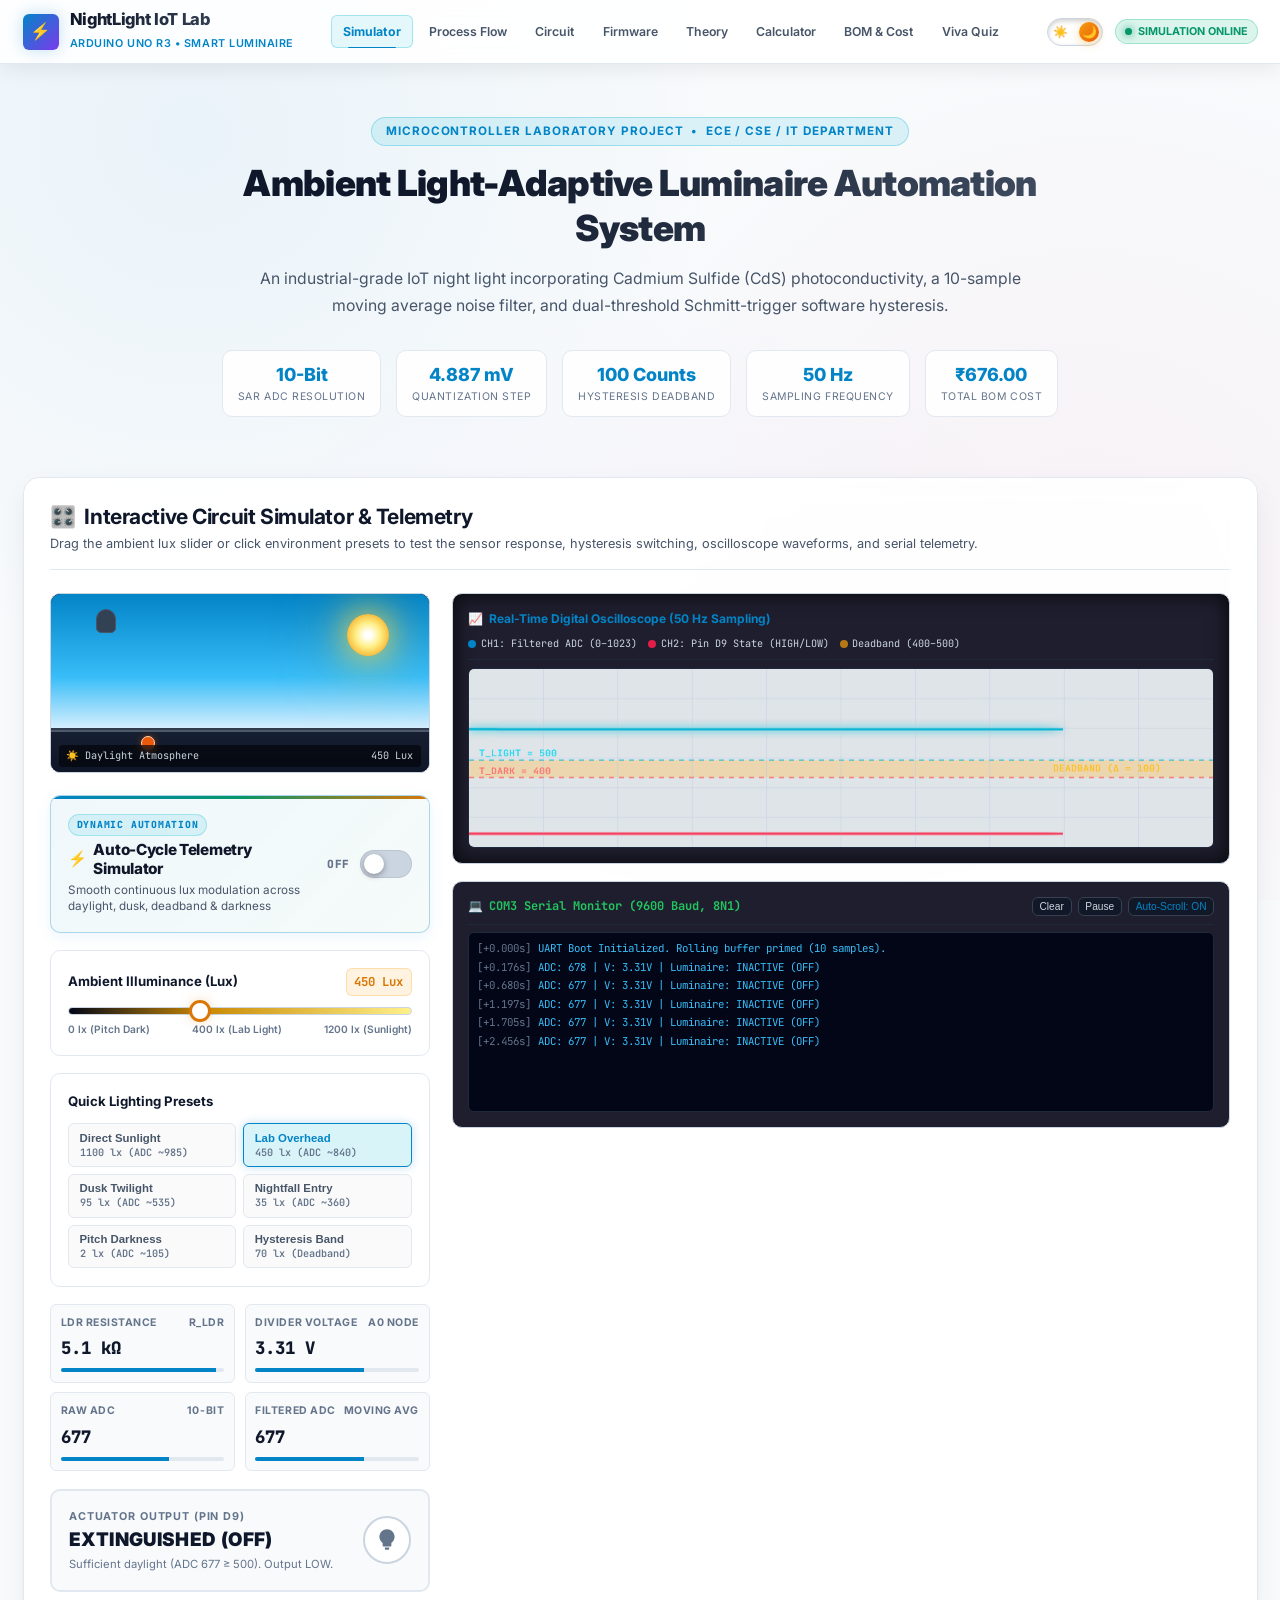
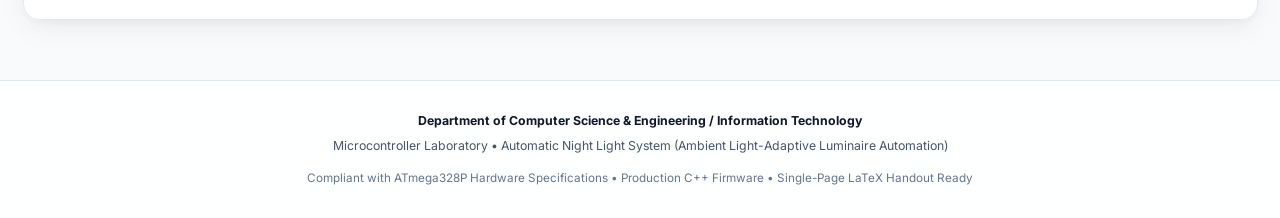
==== Project_Automatic_Night_Light/web_simulation/index.html @ 290a7f25 "feat: complete IoT lab manual & interactive automatic night light simulation portal" ====
<!DOCTYPE html>
<html lang="en">
<head>
  <meta charset="UTF-8">
  <meta name="viewport" content="width=device-width, initial-scale=1.0">
  <title>Automatic Night Light System — Interactive IoT Simulation & Engineering Portal</title>
  <meta name="description" content="Interactive web simulation, circuit visualizer, real-time oscilloscope, C++ firmware studio, and engineering guide for the Automatic Night Light System using Arduino UNO and LDR.">
  <link rel="stylesheet" href="style.css">
  <link rel="preconnect" href="https://fonts.googleapis.com">
  <link rel="preconnect" href="https://fonts.gstatic.com" crossorigin>
  <link href="https://fonts.googleapis.com/css2?family=Inter:wght@400;500;600;700;800;900&family=JetBrains+Mono:wght@400;500;700&display=swap" rel="stylesheet">
</head>
<body>

  <!-- Sticky Navigation Header -->
  <header class="site-header">
    <div class="brand-wrapper">
      <div class="brand-icon">⚡</div>
      <div class="brand-text">
        <h1>NightLight IoT Lab</h1>
        <span>Arduino UNO R3 • Smart Luminaire</span>
      </div>
    </div>

    <!-- Mobile Hamburger Toggle -->
    <button class="mobile-menu-btn" id="mobile-menu-btn" aria-label="Toggle Menu">☰</button>

    <nav class="main-nav" id="main-nav">
      <a href="#" data-page="simulator" class="active">Simulator</a>
      <a href="#" data-page="process-flow">Process Flow</a>
      <a href="#" data-page="circuit-diagram">Circuit</a>
      <a href="#" data-page="code-studio">Firmware</a>
      <a href="#" data-page="theory">Theory</a>
      <a href="#" data-page="calculator">Calculator</a>
      <a href="#" data-page="bom-section">BOM & Cost</a>
      <a href="#" data-page="viva-section">Viva Quiz</a>
    </nav>

    <div class="header-actions">
      <button id="theme-toggle-btn" class="theme-toggle-btn" aria-label="Toggle Theme" title="Toggle Light / Dark Mode">
        <span class="theme-icon sun-icon">☀️</span>
        <span class="theme-icon moon-icon">🌙</span>
        <span class="theme-slider"></span>
      </button>
      <div class="badge-status">
        <div class="badge-pulse"></div>
        <span>SIMULATION ONLINE</span>
      </div>
    </div>
  </header>

  <!-- Main Portal Container -->
  <main class="portal-container">

    <!-- Hero Banner (Always Visible) -->
    <section class="hero-banner">
      <div class="hero-tag">
        <span>Microcontroller Laboratory Project</span>
        <span>•</span>
        <span>ECE / CSE / IT Department</span>
      </div>
      <h2 class="hero-title">Ambient Light-Adaptive Luminaire Automation System</h2>
      <p class="hero-subtitle">
        An industrial-grade IoT night light incorporating Cadmium Sulfide (CdS) photoconductivity, a 10-sample moving average noise filter, and dual-threshold Schmitt-trigger software hysteresis.
      </p>

      <div class="hero-metrics-bar">
        <div class="hero-metric-item">
          <span class="hero-metric-val">10-Bit</span>
          <span class="hero-metric-lbl">SAR ADC Resolution</span>
        </div>
        <div class="hero-metric-item">
          <span class="hero-metric-val">4.887 mV</span>
          <span class="hero-metric-lbl">Quantization Step</span>
        </div>
        <div class="hero-metric-item">
          <span class="hero-metric-val">100 Counts</span>
          <span class="hero-metric-lbl">Hysteresis Deadband</span>
        </div>
        <div class="hero-metric-item">
          <span class="hero-metric-val">50 Hz</span>
          <span class="hero-metric-lbl">Sampling Frequency</span>
        </div>
        <div class="hero-metric-item">
          <span class="hero-metric-val">₹676.00</span>
          <span class="hero-metric-lbl">Total BOM Cost</span>
        </div>
      </div>
    </section>

    <!-- PAGE 1: LIVE INTERACTIVE SIMULATION WORKBENCH -->
    <section id="simulator" class="glass-section page-section active-page">
      <div class="section-header">
        <div class="section-title-group">
          <h2><span>🎛️</span> Interactive Circuit Simulator & Telemetry</h2>
          <p>Drag the ambient lux slider or click environment presets to test the sensor response, hysteresis switching, oscilloscope waveforms, and serial telemetry.</p>
        </div>
        <div id="deadband-alert" class="deadband-banner" style="display: none;">
          <span>⚠️</span> <strong>Hysteresis Deadband Active (400–500):</strong> Prevents flickering by retaining previous state.
        </div>
      </div>

      <div class="simulation-workbench">
        <!-- Left: Controls & Telemetry Gauges -->
        <div class="sim-controls-panel">
          <!-- Virtual Ambient Room & Sky Illumination Window -->
          <div id="virtual-room-window" class="virtual-room-window">
            <div class="sky-backdrop day" id="sky-backdrop">
              <div class="celestial-body sun" id="celestial-sun"></div>
              <div class="celestial-body moon" id="celestial-moon"></div>
              <div class="stars-layer" id="stars-layer"></div>
            </div>
            <div class="room-interior">
              <div class="room-wall"></div>
              <div class="lamp-fixture" id="room-lamp-fixture">
                <div class="lamp-bulb" id="room-lamp-bulb"></div>
                <div class="lamp-light-beam" id="room-light-beam"></div>
              </div>
              <div class="sensor-mount">
                <div class="micro-ldr" id="micro-ldr" title="CdS Photocell on Desk"></div>
              </div>
              <div class="room-caption" id="room-caption">
                <span id="room-atmosphere-text">☀️ Daylight Environment</span>
                <span id="room-lux-text">450 Lux</span>
              </div>
            </div>
          </div>

          <!-- Variable Auto-Animation Dynamic Telemetry Switch Card -->
          <div class="control-card auto-demo-card">
            <div class="auto-demo-header">
              <div class="auto-demo-title-group">
                <div class="auto-demo-pill-tag">DYNAMIC AUTOMATION</div>
                <h3 class="auto-demo-title">
                  <span>⚡</span> Auto-Cycle Telemetry Simulator
                </h3>
                <p class="auto-demo-desc">Smooth continuous lux modulation across daylight, dusk, deadband &amp; darkness</p>
              </div>
              <div class="toggle-switch-wrapper">
                <span class="toggle-status-label" id="auto-demo-label">OFF</span>
                <label class="switch-toggle" title="Toggle Auto-Animation Simulation">
                  <input type="checkbox" id="auto-demo-toggle">
                  <span class="switch-slider"></span>
                </label>
              </div>
            </div>

            <div id="auto-demo-expanded-controls" class="auto-demo-expanded" style="display: none;">
              <div class="auto-demo-controls-row">
                <span class="speed-label">Modulation Speed:</span>
                <div class="speed-buttons-pill">
                  <button type="button" class="btn-speed" data-speed="0.5">0.5× Slow</button>
                  <button type="button" class="btn-speed active" data-speed="1.0">1.0× Normal</button>
                  <button type="button" class="btn-speed" data-speed="2.0">2.0× Rapid</button>
                </div>
              </div>
              
              <div class="auto-demo-status-banner">
                <div class="status-pulse-dot"></div>
                <span id="auto-demo-phase-text">Phase: Midday Illumination (~950 Lux)</span>
              </div>
            </div>
          </div>

          <!-- Lux Slider Card -->
          <div class="control-card">
            <div class="control-label-row">
              <span class="control-title">Ambient Illuminance (Lux)</span>
              <span id="lux-badge" class="control-badge-val">450 Lux</span>
            </div>
            <div class="lux-slider-wrapper">
              <input type="range" id="lux-slider" class="lux-slider" min="1" max="1200" value="450" step="1">
              <div class="slider-ticks">
                <span>0 lx (Pitch Dark)</span>
                <span>400 lx (Lab Light)</span>
                <span>1200 lx (Sunlight)</span>
              </div>
            </div>
          </div>

          <!-- Environment Presets -->
          <div class="control-card">
            <span class="control-title">Quick Lighting Presets</span>
            <div class="preset-buttons-grid">
              <button class="btn-preset" data-lux="1100">
                <strong>Direct Sunlight</strong>
                <span class="p-val">1100 lx (ADC ~985)</span>
              </button>
              <button class="btn-preset active" data-lux="450">
                <strong>Lab Overhead</strong>
                <span class="p-val">450 lx (ADC ~840)</span>
              </button>
              <button class="btn-preset" data-lux="95">
                <strong>Dusk Twilight</strong>
                <span class="p-val">95 lx (ADC ~535)</span>
              </button>
              <button class="btn-preset" data-lux="35">
                <strong>Nightfall Entry</strong>
                <span class="p-val">35 lx (ADC ~360)</span>
              </button>
              <button class="btn-preset" data-lux="2">
                <strong>Pitch Darkness</strong>
                <span class="p-val">2 lx (ADC ~105)</span>
              </button>
              <button class="btn-preset" data-lux="460">
                <strong>Hysteresis Band</strong>
                <span class="p-val">70 lx (Deadband)</span>
              </button>
            </div>
          </div>

          <!-- Live Gauges Grid -->
          <div class="metrics-gauges-grid">
            <div class="gauge-box">
              <div class="gauge-header">
                <span>LDR Resistance</span>
                <span>R_LDR</span>
              </div>
              <div id="val-rldr" class="gauge-value">5.1 kΩ</div>
              <div class="gauge-bar-track"><div id="bar-rldr" class="gauge-bar-fill" style="width: 25%;"></div></div>
            </div>

            <div class="gauge-box">
              <div class="gauge-header">
                <span>Divider Voltage</span>
                <span>A0 Node</span>
              </div>
              <div id="val-nodev" class="gauge-value">3.31 V</div>
              <div class="gauge-bar-track"><div id="bar-nodev" class="gauge-bar-fill" style="width: 66%;"></div></div>
            </div>

            <div class="gauge-box">
              <div class="gauge-header">
                <span>Raw ADC</span>
                <span>10-Bit</span>
              </div>
              <div id="val-rawadc" class="gauge-value">678</div>
              <div class="gauge-bar-track"><div id="bar-rawadc" class="gauge-bar-fill" style="width: 66%;"></div></div>
            </div>

            <div class="gauge-box">
              <div class="gauge-header">
                <span>Filtered ADC</span>
                <span>Moving Avg</span>
              </div>
              <div id="val-filteredadc" class="gauge-value">678</div>
              <div class="gauge-bar-track"><div id="bar-filteredadc" class="gauge-bar-fill" style="width: 66%;"></div></div>
            </div>
          </div>

          <!-- Luminaire Actuator Status Card -->
          <div id="luminaire-card" class="luminaire-state-card">
            <div class="luminaire-info">
              <span class="luminaire-label">Actuator Output (Pin D9)</span>
              <span id="luminaire-status-text" class="luminaire-status-text">EXTINGUISHED (OFF)</span>
              <span id="luminaire-subtext" style="font-size: 0.75rem; color: var(--text-muted);">Ambient illumination is sufficient.</span>
            </div>
            <div class="virtual-lamp-indicator">
              <svg viewBox="0 0 24 24">
                <path d="M12 2C8.13 2 5 5.13 5 9c0 2.38 1.19 4.47 3 5.74V17c0 .55.45 1 1 1h6c.55 0 1-.45 1-1v-2.26c1.81-1.27 3-3.36 3-5.74 0-3.87-3.13-7-7-7zm-2 18c0 .55.45 1 1 1h2c.55 0 1-.45 1-1v-1h-4v1z"/>
              </svg>
            </div>
          </div>
        </div>

        <!-- Right: Real-Time Oscilloscope & UART Serial Terminal -->
        <div class="circuit-visualizer-container">
          <!-- Dual-Channel Real-Time Oscilloscope -->
          <div class="oscilloscope-card">
            <div class="scope-header">
              <div class="scope-title">
                <span>📈</span> Real-Time Digital Oscilloscope (50 Hz Sampling)
              </div>
              <div class="scope-legend">
                <div class="scope-legend-item">
                  <div class="legend-dot" style="background: var(--accent-cyan);"></div>
                  <span>CH1: Filtered ADC (0–1023)</span>
                </div>
                <div class="scope-legend-item">
                  <div class="legend-dot" style="background: var(--accent-rose);"></div>
                  <span>CH2: Pin D9 State (HIGH/LOW)</span>
                </div>
                <div class="scope-legend-item">
                  <div class="legend-dot" style="background: rgba(245, 158, 11, 0.7);"></div>
                  <span>Deadband (400–500)</span>
                </div>
              </div>
            </div>
            <canvas id="oscilloscope-canvas" width="680" height="200"></canvas>
          </div>

          <!-- Virtual UART Serial Monitor -->
          <div class="serial-terminal-card">
            <div class="terminal-header">
              <div class="terminal-title">
                <span>💻</span> COM3 Serial Monitor (9600 Baud, 8N1)
              </div>
              <div class="terminal-actions">
                <button id="btn-clear-term" class="btn-terminal">Clear</button>
                <button id="btn-pause-term" class="btn-terminal">Pause</button>
                <button id="btn-autoscroll-term" class="btn-terminal" style="color: var(--accent-cyan);">Auto-Scroll: ON</button>
              </div>
            </div>
            <div id="terminal-viewport" class="terminal-viewport">
              <div class="log-entry">
                <span class="log-time">[+0.000s]</span>
                <span class="log-msg-off">UART Boot Initialized. Rolling buffer primed (10 samples).</span>
              </div>
            </div>
          </div>
        </div>
      </div>
    </section>

    <!-- PAGE 2: PROCESS FLOW ANIMATION -->
    <section id="process-flow" class="glass-section page-section">
      <div class="section-header">
        <div class="section-title-group">
          <h2><span>🔄</span> Process Flow Architecture & Step-by-Step State Evolution</h2>
          <p>Step through the five signal processing stages that transform raw physical photons into a stable, flicker-free luminaire switching decision.</p>
        </div>
        <button id="btn-play-flow" class="btn-flow btn-flow-play">
          <span>▶</span> Play Guided Cycle Animation
        </button>
      </div>

      <div class="process-flow-container">
        <!-- Stepper Navigation Nodes -->
        <div class="flow-stepper-nav">
          <div class="flow-step-node active" data-step="1">1</div>
          <div class="flow-step-node" data-step="2">2</div>
          <div class="flow-step-node" data-step="3">3</div>
          <div class="flow-step-node" data-step="4">4</div>
          <div class="flow-step-node" data-step="5">5</div>
        </div>

        <!-- Narrative Card -->
        <div id="step-narrative-card" class="step-narrative-card">
          <div class="step-content">
            <div id="step-badge" class="step-badge">STAGE 1 OF 5 • SENSOR TRANSDUCTION</div>
            <h3 id="step-heading" class="step-heading">Photoconductive Excitation in Cadmium Sulfide (CdS)</h3>
            <p id="step-description" class="step-description">
              When ambient photons possessing energy greater than the semiconductor bandgap ($h\nu \ge E_g \approx 2.42\,\text{eV}$) strike the ceramic CdS active area, valence electrons are excited across the forbidden energy gap into the conduction band. The resulting surge in free electron-hole pairs drastically decreases the bulk resistance from over $100\,\text{k}\Omega$ in darkness to less than $1\,\text{k}\Omega$ under bright light.
            </p>
            <div id="step-formula-box" class="step-formula-box">
              R_LDR = 500,000 × Lux^(-0.75) | λ_cutoff = hc / E_g = 512 nm
            </div>
          </div>

          <div class="step-graphic-panel">
            <svg id="step-visual-svg" class="step-visual-diagram" viewBox="0 0 260 140">
              <!-- Dynamically updated by app.js -->
            </svg>
            <span id="step-graphic-caption" style="font-size: 0.72rem; color: var(--text-muted); margin-top: 0.5rem;">
              Photon Absorption & Free Carrier Generation
            </span>
          </div>
        </div>

        <!-- Controls Row -->
        <div class="flow-controls-row">
          <button id="btn-prev-step" class="btn-flow">← Previous Stage</button>
          <span id="flow-status-text" style="font-size: 0.82rem; color: var(--text-secondary); font-family: var(--font-mono);">
            Stage 1 / 5 Selected
          </span>
          <button id="btn-next-step" class="btn-flow">Next Stage →</button>
        </div>
      </div>
    </section>

    <!-- PAGE 3: CIRCUIT DIAGRAM -->
    <section id="circuit-diagram" class="glass-section page-section">
      <div class="section-header">
        <div class="section-title-group">
          <h2><span>🔌</span> Advanced Fritzing Hardware Circuit Diagram</h2>
          <p>Complete MB-102 breadboard layout showing Arduino UNO R3, CdS photocell, 10kΩ pull-down resistor, 220Ω current limiter, 5mm luminaire LED, and curved color-coded jumper wiring.</p>
        </div>
        <a href="circuit.svg" target="_blank" class="btn-flow" style="font-size: 0.8rem;">
          <span>🔍</span> Open Full Vector SVG
        </a>
      </div>

      <div class="circuit-canvas-box">
        <object id="circuit-svg-object" type="image/svg+xml" data="circuit.svg" style="width: 100%; height: auto; max-height: 580px; display: block;">
          Your browser does not support SVG embedding. Please view circuit.svg directly.
        </object>
      </div>

      <!-- Real Hardware Prototype & Custom PCB Showcase Gallery -->
      <div class="hardware-showcase-container">
        <div class="showcase-header">
          <div class="showcase-title-group">
            <span class="showcase-tag">LABORATORY PHOTO &amp; GERBER GALLERY</span>
            <h3 class="showcase-title"><span>📷</span> Physical Breadboard Prototype &amp; Custom PCB Shield</h3>
            <p class="showcase-desc">High-resolution laboratory workbench photography and custom double-sided PCB shield layout. Click either image to open interactive full-resolution zoom inspection.</p>
          </div>
          <div class="showcase-pills">
            <span class="showcase-pill">⚡ 2 Macro Photos</span>
            <span class="showcase-pill">🔬 4K UHD Clarity</span>
          </div>
        </div>

        <div class="hardware-cards-grid">
          <!-- Card 1: Physical Breadboard Setup -->
          <div class="hardware-photo-card" onclick="openLightboxFromCard(this)" data-img="hardware_breadboard_setup.jpg" data-title="Laboratory Hardware Setup on MB-102 Breadboard" data-desc="Complete physical circuit showing Arduino UNO R3, 5mm CdS Photocell (LDR), 10kΩ pull-down resistor, 220Ω current limiter, 5mm LED luminaire, analog multimeter, and soldering station on the lab workbench.">
            <div class="photo-img-wrapper">
              <img src="hardware_breadboard_setup.jpg" alt="Physical Breadboard Circuit Prototype with Arduino UNO R3" loading="lazy" class="smooth-hardware-img">
              <div class="photo-glow-effect"></div>
              <div class="photo-zoom-badge"><span>🔍</span> Click to Inspect High-Res</div>
            </div>
            <div class="photo-card-body">
              <div class="photo-meta-row">
                <span class="photo-tag-pill tag-prototype">HARDWARE PROTOTYPE</span>
                <span class="photo-spec">MB-102 • 830 Tie-Points</span>
              </div>
              <h4 class="photo-card-heading">MB-102 Breadboard Prototype &amp; Test Bench</h4>
              <p class="photo-card-text">Physical wiring of the potential divider and luminaire circuit connected to an Arduino UNO R3 test bench with bench multimeter and tools.</p>
            </div>
          </div>

          <!-- Card 2: Custom PCB Shield Layout -->
          <div class="hardware-photo-card" onclick="openLightboxFromCard(this)" data-img="pcb_shield_layout.jpg" data-title="Custom Arduino UNO R3 PCB Shield Layout" data-desc="Production 2-layer FR-4 printed circuit board layout designed as a dedicated Arduino UNO R3 shield. Features 0805 SMD resistors, silk-screened pinouts, screw terminal blocks, and ground plane copper pour.">
            <div class="photo-img-wrapper">
              <img src="pcb_shield_layout.jpg" alt="Custom Double-Sided Arduino UNO PCB Shield Layout" loading="lazy" class="smooth-hardware-img">
              <div class="photo-glow-effect"></div>
              <div class="photo-zoom-badge"><span>🔍</span> Click to Inspect High-Res</div>
            </div>
            <div class="photo-card-body">
              <div class="photo-meta-row">
                <span class="photo-tag-pill tag-pcb">CUSTOM PCB GERBER</span>
                <span class="photo-spec">FR-4 • 1.6mm Double-Sided</span>
              </div>
              <h4 class="photo-card-heading">Custom Arduino UNO R3 PCB Shield</h4>
              <p class="photo-card-text">Engineered PCB shield with 0805 SMD resistors, screw terminal block connectors, isolated A0 sensor trace, and silkscreen pinouts.</p>
            </div>
          </div>
        </div>
      </div>
    </section>

    <!-- PAGE 4: FIRMWARE STUDIO -->
    <section id="code-studio" class="glass-section page-section">
      <div class="section-header">
        <div class="section-title-group">
          <h2><span>💻</span> Arduino C++ Production Firmware Studio</h2>
          <p>Deployable production firmware with rolling average filter and Schmitt-trigger hysteresis. Adjust thresholds on the right to see the code update dynamically.</p>
        </div>
        <button id="btn-copy-firmware" class="btn-copy-code">
          <span>📋</span> Copy Arduino Sketch
        </button>
      </div>

      <div class="code-studio-layout">
        <!-- Code Viewer -->
        <div class="code-viewer-box">
          <div class="code-header-bar">
            <div class="code-title-tab">
              <span>📄</span> Automatic_Night_Light.ino
            </div>
            <span style="font-size: 0.75rem; color: var(--text-muted); font-family: var(--font-mono);">C++ / Wiring • Arduino UNO R3</span>
          </div>
          <pre id="code-display" class="code-block"><code><span class="c-cmt">/* Project Work: Automatic Night Light System (Ambient Light-Adaptive Luminaire)
 * Connections: LDR -> A0 (10k Pull-Down) | 5mm LED -> Pin D9 (220 Ohm Resistor) | Baud: 9600 bps */</span>
<span class="c-kw">const int</span> LDR_PIN = <span class="c-num">A0</span>;              <span class="c-cmt">// Analog input pin for LDR potential divider tap</span>
<span class="c-kw">const int</span> LED_PIN = <span class="c-num">9</span>;               <span class="c-cmt">// Digital output pin for LED actuator</span>
<span class="c-kw">const int</span> THRESHOLD_DARK  = <span id="code-tdark" class="c-num">400</span>;     <span class="c-cmt">// Lower hysteresis boundary (Nightfall -> Turn ON)</span>
<span class="c-kw">const int</span> THRESHOLD_LIGHT = <span id="code-tlight" class="c-num">500</span>;     <span class="c-cmt">// Upper hysteresis boundary (Daybreak -> Turn OFF)</span>
<span class="c-kw">const int</span> SAMPLES = <span class="c-num">10</span>;              <span class="c-cmt">// Rolling average window size</span>
<span class="c-type">int</span> buffer[SAMPLES]; <span class="c-type">int</span> bufIdx = <span class="c-num">0</span>; <span class="c-type">long</span> runningSum = <span class="c-num">0</span>;
<span class="c-type">bool</span> ledState = <span class="c-num">false</span>; <span class="c-type">unsigned long</span> lastLog = <span class="c-num">0</span>;

<span class="c-kw">void</span> <span class="c-type">setup</span>() {
  pinMode(LED_PIN, OUTPUT); digitalWrite(LED_PIN, LOW); <span class="c-cmt">// Initialize luminaire extinguished</span>
  Serial.begin(<span class="c-num">9600</span>);
  <span class="c-kw">for</span> (<span class="c-type">int</span> i = <span class="c-num">0</span>; i &lt; SAMPLES; i++) {
    buffer[i] = analogRead(LDR_PIN); runningSum += buffer[i]; delay(<span class="c-num">5</span>);
  }
}

<span class="c-kw">void</span> <span class="c-type">loop</span>() {
  runningSum -= buffer[bufIdx];
  buffer[bufIdx] = analogRead(LDR_PIN);
  runningSum += buffer[bufIdx];
  bufIdx = (bufIdx + <span class="c-num">1</span>) % SAMPLES;

  <span class="c-type">int</span> filteredADC = runningSum / SAMPLES;
  <span class="c-type">float</span> nodeV = (filteredADC * <span class="c-num">5.0</span>) / <span class="c-num">1023.0</span>;

  <span class="c-cmt">// Dual-Threshold Schmitt Trigger Hysteresis Comparator</span>
  <span class="c-kw">if</span> (filteredADC &lt;= THRESHOLD_DARK) {
    ledState = <span class="c-num">true</span>;  digitalWrite(LED_PIN, HIGH);     <span class="c-cmt">// Darkness detected: Luminaire ON</span>
  } <span class="c-kw">else if</span> (filteredADC &gt;= THRESHOLD_LIGHT) {
    ledState = <span class="c-num">false</span>; digitalWrite(LED_PIN, LOW);      <span class="c-cmt">// Daylight restored: Luminaire OFF</span>
  }

  <span class="c-cmt">// Periodic Telemetry Reporting over UART Serial (Every 500 ms)</span>
  <span class="c-kw">if</span> (millis() - lastLog &gt;= <span class="c-num">500</span>) {
    lastLog = millis();
    Serial.print(<span class="c-str">"ADC: "</span>); Serial.print(filteredADC);
    Serial.print(<span class="c-str">" | V: "</span>); Serial.print(nodeV, <span class="c-num">2</span>);
    Serial.print(<span class="c-str">"V | Luminaire: "</span>);
    Serial.println(ledState ? <span class="c-str">"ACTIVE (ON)"</span> : <span class="c-str">"INACTIVE (OFF)"</span>);
  }
  delay(<span class="c-num">20</span>);
}</code></pre>
        </div>

        <!-- Interactive Threshold Tuner -->
        <div class="tuner-card">
          <div class="tuner-header">
            <h3>Hysteresis Threshold Tuner</h3>
            <p>Customize the switching boundaries and observe immediate updates to the code.</p>
          </div>

          <div class="tuner-control-group">
            <div class="tuner-label-row">
              <span>Darkness Threshold (T_DARK)</span>
              <span id="label-tdark" class="tuner-badge">400 (1.95 V)</span>
            </div>
            <input type="range" id="slider-tdark" class="lux-slider" min="150" max="450" value="400" step="5">
          </div>

          <div class="tuner-control-group">
            <div class="tuner-label-row">
              <span>Daylight Threshold (T_LIGHT)</span>
              <span id="label-tlight" class="tuner-badge">500 (2.44 V)</span>
            </div>
            <input type="range" id="slider-tlight" class="lux-slider" min="460" max="750" value="500" step="5">
          </div>

          <div class="deadband-summary-box">
            <div style="display:flex; justify-content:space-between;">
              <span style="color:var(--text-muted);">Deadband Width (Δ):</span>
              <strong id="deadband-width-text" style="color:var(--accent-amber);">100 ADC Counts (0.49 V)</strong>
            </div>
            <div style="display:flex; justify-content:space-between;">
              <span style="color:var(--text-muted);">Chatter Immunity:</span>
              <strong style="color:var(--accent-emerald);">EXCELLENT</strong>
            </div>
          </div>

          <button id="btn-reset-tuner" class="btn-flow" style="width: 100%; justify-content: center; font-size: 0.82rem;">
            Reset Default (400 / 500)
          </button>
        </div>
      </div>
    </section>

    <!-- PAGE 5: THEORY -->
    <section id="theory" class="glass-section page-section">
      <div class="section-header">
        <div class="section-title-group">
          <h2><span>🔬</span> Comprehensive Theory & Mathematical Foundations</h2>
          <p>Academic rigor covering semiconductor band theory, divider sensitivity derivation, ADC quantization metrics, and AC mains relay isolation.</p>
        </div>
      </div>

      <div class="theory-grid">
        <div class="theory-card">
          <div class="theory-icon">☀️</div>
          <h3>Photoconductive Physics in CdS</h3>
          <p>
            Cadmium Sulfide is an intrinsic II-VI direct bandgap semiconductor ($E_g = 2.42\,\text{eV}$). Optical absorption occurs when photon energy matches or exceeds this threshold:
          </p>
          <div class="step-formula-box">
            λ_cutoff = hc / E_g ≈ 512 nm
          </div>
          <p>
            Incident light creates electron-hole pairs, elevating carrier density $\Delta n = \eta G \tau$. Because electron mobility in CdS ($\mu_e \approx 250\,\text{cm}^2/\text{V}\cdot\text{s}$) exceeds hole mobility, conductivity $\sigma = q(n\mu_e + p\mu_p)$ spikes by up to 3 orders of magnitude.
          </p>
        </div>

        <div class="theory-card">
          <div class="theory-icon">⚡</div>
          <h3>Potential Divider Sensitivity Optimization</h3>
          <p>
            The analog voltage $V_{\text{node}}$ tapped into pin A0 is governed by Ohm's potential division:
          </p>
          <div class="step-formula-box">
            V_out = V_cc × [ R_fixed / (R_LDR + R_fixed) ]
          </div>
          <p>
            Differentiating sensitivity $S = |dV_{\text{out}}/dR_{\text{LDR}}| = V_{\text{cc}} R_{\text{fixed}} / (R_{\text{LDR}} + R_{\text{fixed}})^2$ reveals maximum voltage swing occurs when $R_{\text{fixed}} \approx R_{\text{LDR}}$. For domestic dusk transitions ($20-100\,\text{lux}$), $R_{\text{LDR}} \approx 8-15\,\text{k}\Omega$, making $10\,\text{k}\Omega$ the optimal divider value.
          </p>
        </div>

        <div class="theory-card">
          <div class="theory-icon">📊</div>
          <h3>10-Bit SAR ADC Quantization</h3>
          <p>
            The ATmega328P microcontroller utilizes a Successive Approximation Register (SAR) analog-to-digital converter operating at $125\,\text{kHz}$ with $13$ clock cycles per conversion ($104\,\mu\text{s}$ conversion time).
          </p>
          <div class="step-formula-box">
            LSB = V_ref / 1024 = 5.0 V / 1024 = 4.8828 mV
          </div>
          <p>
            A 10-sample rolling average boxcar filter suppresses high-frequency optical noise, mains $50\,\text{Hz}$ hum, and thermal drift without causing phase lag.
          </p>
        </div>

        <div class="theory-card">
          <div class="theory-icon">🔀</div>
          <h3>Dual-Threshold Schmitt Hysteresis</h3>
          <p>
            Standard single-threshold comparators oscillate rapidly when ambient light hovers near the trip point. This design introduces a software Schmitt-trigger with upper and lower trip points:
          </p>
          <div class="step-formula-box">
            Deadband Δ = T_LIGHT - T_DARK = 500 - 400 = 100 Counts (0.488 V)
          </div>
          <p>
            When entering twilight from daylight, the light remains OFF until light drops to $35\,\text{lux}$ ($D \le 400$). When morning arrives, the light remains ON until light rises past $85\,\text{lux}$ ($D \ge 500$).
          </p>
        </div>

        <div class="theory-card">
          <div class="theory-icon">🔌</div>
          <h3>AC Mains Relay & Optocoupler Interfacing</h3>
          <p>
            To actuate a $230\,\text{V}$ AC / $50\,\text{Hz}$ domestic lighting fixture, the low-voltage microcontroller output must be galvanically isolated using an electromechanical relay module or solid-state TRIAC.
          </p>
          <div class="step-formula-box">
            Optoisolation: MOC3021 / PC817 (5000 V RMS Isolation)
          </div>
          <p>
            A 2N2222 NPN transistor drives the relay coil ($70\,\text{mA}$), while a 1N4007 flyback diode clamps back-EMF inductive spikes ($V = -L \cdot di/dt$) that would otherwise destroy the Arduino port.
          </p>
        </div>

        <div class="theory-card">
          <div class="theory-icon">🌐</div>
          <h3>IoT Cloud & Smart Grid Integration</h3>
          <p>
            The architecture readily extends to smart city street lighting grids by replacing or pairing the ATmega328P with an ESP32 or ESP8266 Wi-Fi transceiver publishing telemetry via MQTT to AWS IoT Core or ThingSpeak.
          </p>
          <div class="step-formula-box">
            Protocol: MQTT over TLS (Port 8883) | Payload: JSON Telemetry
          </div>
          <p>
            Enables remote fault detection, energy metering, burn-hour tracking, and predictive maintenance across thousands of municipal luminaire nodes.
          </p>
        </div>
      </div>
    </section>

    <!-- PAGE 6: CALCULATOR -->
    <section id="calculator" class="glass-section page-section">
      <div class="section-header">
        <div class="section-title-group">
          <h2><span>🧮</span> Interactive Voltage Divider & Sensitivity Calculator</h2>
          <p>Experiment with custom circuit parameters to compute expected ADC values and node voltages.</p>
        </div>
      </div>

      <div style="display: grid; grid-template-columns: repeat(auto-fit, minmax(220px, 1fr)); gap: 1.25rem;">
        <div class="control-card">
          <span class="control-title">Supply Voltage (V_cc)</span>
          <input type="number" id="calc-vcc" value="5.0" step="0.1" min="1.8" max="12.0" style="background:var(--code-bg); border:1px solid var(--border-highlight); color:var(--text-primary); padding:0.5rem; border-radius:4px; font-family:var(--font-mono);">
        </div>

        <div class="control-card">
          <span class="control-title">Fixed Pull-Down Resistor (R_fixed)</span>
          <input type="number" id="calc-rfixed" value="10000" step="500" min="100" max="100000" style="background:var(--code-bg); border:1px solid var(--border-highlight); color:var(--text-primary); padding:0.5rem; border-radius:4px; font-family:var(--font-mono);">
          <span style="font-size:0.75rem; color:var(--text-muted);">Standard: 10,000 Ω (10k)</span>
        </div>

        <div class="control-card">
          <span class="control-title">LDR Resistance (R_LDR)</span>
          <input type="number" id="calc-rldr" value="15000" step="500" min="100" max="500000" style="background:var(--code-bg); border:1px solid var(--border-highlight); color:var(--text-primary); padding:0.5rem; border-radius:4px; font-family:var(--font-mono);">
          <span style="font-size:0.75rem; color:var(--text-muted);">Typical dusk: 15,000 Ω (15k)</span>
        </div>

        <div class="control-card" style="background:var(--bg-primary); border-color:var(--accent-cyan);">
          <span class="control-title" style="color:var(--accent-cyan);">Calculated Output</span>
          <div style="font-size:1.4rem; font-weight:800; font-family:var(--font-mono); color:var(--text-primary);" id="calc-result-v">2.00 V</div>
          <div style="font-size:0.9rem; font-family:var(--font-mono); color:var(--accent-amber);" id="calc-result-adc">ADC: 409 Counts</div>
        </div>
      </div>
    </section>

    <!-- PAGE 7: BOM & COST -->
    <section id="bom-section" class="glass-section page-section">
      <div class="section-header">
        <div class="section-title-group">
          <h2><span>📦</span> Bill of Materials (BOM) & Component Sourcing</h2>
          <p>Complete laboratory component catalog with part IDs, technical specifications, and exact Indian Rupee (₹) pricing matching the project report.</p>
        </div>
      </div>

      <!-- Amazon Quick Sourcing Banner -->
      <div class="amazon-banner-box">
        <div class="amazon-banner-text">
          <h3><span>🛒</span> Procure Components Online via Amazon India</h3>
          <p>Click individual component sourcing links below or order an all-in-one Arduino R3 starter bundle.</p>
        </div>
        <a href="https://www.amazon.in/s?k=arduino+uno+r3+starter+kit+with+breadboard+and+sensors" target="_blank" rel="noopener noreferrer" class="btn-amazon-large">
          <span>📦</span> 1-Click Buy Lab Kit on Amazon.in
        </a>
      </div>

      <div class="table-responsive-wrapper">
        <table class="bom-table">
          <thead>
            <tr>
              <th>#</th>
              <th>Component Name</th>
              <th>Part / Model ID</th>
              <th>Key Technical Specification</th>
              <th>Qty</th>
              <th>Unit Cost (₹)</th>
              <th>Total Cost (₹)</th>
              <th>Sourcing Link (Amazon India)</th>
            </tr>
          </thead>
          <tbody>
            <tr>
              <td>1</td>
              <td>Arduino UNO R3 Development Board</td>
              <td><code>A000066 / DIP-28</code></td>
              <td>ATmega328P MCU, 16MHz, 5V, 14 Digital / 6 Analog Pins</td>
              <td>1</td>
              <td>₹480.00</td>
              <td>₹480.00</td>
              <td><a href="https://www.amazon.in/s?k=Arduino+Uno+R3+board" target="_blank" rel="noopener noreferrer" class="btn-amazon"><span>🛒</span> Buy on Amazon.in</a></td>
            </tr>
            <tr>
              <td>2</td>
              <td>Cadmium Sulfide (CdS) LDR Sensor</td>
              <td><code>GL5528 / VT90N2</code></td>
              <td>5mm Dia, 10–20kΩ @ 10 lux, 1MΩ dark resistance</td>
              <td>1</td>
              <td>₹15.00</td>
              <td>₹15.00</td>
              <td><a href="https://www.amazon.in/s?k=GL5528+LDR+photoresistor+5mm" target="_blank" rel="noopener noreferrer" class="btn-amazon"><span>🛒</span> Buy on Amazon.in</a></td>
            </tr>
            <tr>
              <td>3</td>
              <td>Fixed Carbon Film Pull-Down Resistor</td>
              <td><code>CFR-25JR-10K</code></td>
              <td>10 kΩ, 0.25W (1/4W), ±5% tolerance (Brown-Black-Orange)</td>
              <td>1</td>
              <td>₹2.00</td>
              <td>₹2.00</td>
              <td><a href="https://www.amazon.in/s?k=10k+ohm+resistor+quarter+watt" target="_blank" rel="noopener noreferrer" class="btn-amazon"><span>🛒</span> Buy on Amazon.in</a></td>
            </tr>
            <tr>
              <td>4</td>
              <td>Current-Limiting Actuator Resistor</td>
              <td><code>CFR-25JR-220R</code></td>
              <td>220 Ω, 0.25W (1/4W), ±5% tolerance (Red-Red-Brown)</td>
              <td>1</td>
              <td>₹2.00</td>
              <td>₹2.00</td>
              <td><a href="https://www.amazon.in/s?k=220+ohm+resistor+quarter+watt" target="_blank" rel="noopener noreferrer" class="btn-amazon"><span>🛒</span> Buy on Amazon.in</a></td>
            </tr>
            <tr>
              <td>5</td>
              <td>Diffused Red Luminaire Indicator LED</td>
              <td><code>WP7113ID</code></td>
              <td>5mm Round, Vf = 2.0V, If = 20mA max, 625nm wavelength</td>
              <td>1</td>
              <td>₹5.00</td>
              <td>₹5.00</td>
              <td><a href="https://www.amazon.in/s?k=5mm+red+diffused+led" target="_blank" rel="noopener noreferrer" class="btn-amazon"><span>🛒</span> Buy on Amazon.in</a></td>
            </tr>
            <tr>
              <td>6</td>
              <td>Solderless Breadboard</td>
              <td><code>MB-102 (Half/Full)</code></td>
              <td>400 / 830 Tie-Points, 2 Power Distribution Rails, 0.1" pitch</td>
              <td>1</td>
              <td>₹95.00</td>
              <td>₹95.00</td>
              <td><a href="https://www.amazon.in/s?k=MB102+breadboard+830+points" target="_blank" rel="noopener noreferrer" class="btn-amazon"><span>🛒</span> Buy on Amazon.in</a></td>
            </tr>
            <tr>
              <td>7</td>
              <td>Premium Male-to-Male Jumper Wires</td>
              <td><code>M2M-JMP-20CM</code></td>
              <td>24 AWG tinned copper core, multi-colored insulated pack</td>
              <td>6</td>
              <td>₹4.50</td>
              <td>₹27.00</td>
              <td><a href="https://www.amazon.in/s?k=male+to+male+jumper+wires+arduino" target="_blank" rel="noopener noreferrer" class="btn-amazon"><span>🛒</span> Buy on Amazon.in</a></td>
            </tr>
            <tr>
              <td>8</td>
              <td>USB 2.0 Type-A to Type-B Cable</td>
              <td><code>USB-AB-1M-BL</code></td>
              <td>1.0 Meter, High-Speed Data & 5V Power Programming Cable</td>
              <td>1</td>
              <td>₹50.00</td>
              <td>₹50.00</td>
              <td><a href="https://www.amazon.in/s?k=arduino+uno+usb+cable+type+a+to+b" target="_blank" rel="noopener noreferrer" class="btn-amazon"><span>🛒</span> Buy on Amazon.in</a></td>
            </tr>
          </tbody>
          <tfoot>
            <tr>
              <td colspan="7" style="text-align: right;">TOTAL ESTIMATED HARDWARE BOM COST:</td>
              <td>₹676.00</td>
            </tr>
          </tfoot>
        </table>
      </div>
    </section>

    <!-- PAGE 8: VIVA-VOCE -->
    <section id="viva-section" class="glass-section page-section">
      <div class="section-header">
        <div class="section-title-group">
          <h2><span>🎓</span> Viva-Voce Technical Exam Preparation & Flashcards</h2>
          <p>20 exhaustive oral examination questions and in-depth engineering answers covering physics, circuit design, firmware algorithms, and industrial interfacing. All answers are shown by default for study.</p>
        </div>
      </div>

      <!-- Filter Buttons -->
      <div class="quiz-category-filter">
        <button class="btn-filter active" data-filter="all">All Questions (20)</button>
        <button class="btn-filter" data-filter="physics">Physics & Transduction (4)</button>
        <button class="btn-filter" data-filter="circuit">Hardware & Circuitry (6)</button>
        <button class="btn-filter" data-filter="firmware">Firmware & Math (5)</button>
        <button class="btn-filter" data-filter="power">AC Mains & IoT Systems (5)</button>
      </div>

      <!-- Flashcards Grid -->
      <div id="viva-grid" class="viva-cards-grid">
        <!-- Generated by app.js -->
      </div>
    </section>

  </main>

  <!-- Interactive Toast Notification -->
  <div id="toast" class="toast-notice">
    <span>✅</span>
    <span id="toast-message">Code successfully copied to clipboard!</span>
  </div>

  <!-- Site Footer -->
  <footer class="site-footer">
    <p><strong>Department of Computer Science & Engineering / Information Technology</strong></p>
    <p>Microcontroller Laboratory • Automatic Night Light System (Ambient Light-Adaptive Luminaire Automation)</p>
    <p style="font-size: 0.78rem; margin-top: 0.5rem; color: var(--text-muted);">
      Compliant with ATmega328P Hardware Specifications • Production C++ Firmware • Single-Page LaTeX Handout Ready
    </p>
  </footer>

  <!-- High-Res Image Inspection Lightbox Modal -->
  <div id="image-lightbox-modal" class="lightbox-modal" style="display: none;">
    <div class="lightbox-backdrop" id="lightbox-backdrop" onclick="closeLightboxModal()"></div>
    <div class="lightbox-dialog">
      <button class="lightbox-close-btn" id="lightbox-close-btn" onclick="closeLightboxModal()" aria-label="Close Preview">✕</button>
      <div class="lightbox-img-box">
        <img id="lightbox-img" src="" alt="Enlarged Engineering Preview" class="lightbox-img">
      </div>
      <div class="lightbox-info-box">
        <h4 id="lightbox-title">Image Title</h4>
        <p id="lightbox-desc">Detailed engineering description...</p>
      </div>
    </div>
  </div>

  <script src="app.js"></script>
</body>
</html>
---- Project_Automatic_Night_Light/web_simulation/style.css ----
/* ==============================================================================
   AUTOMATIC NIGHT LIGHT SYSTEM — MODERN WEB SIMULATION PORTAL STYLESHEET
   V2.0: Full Mobile Responsive, Tab-Based Pages, Light/Dark Theme Perfect
   ============================================================================== */

:root {
  --bg-primary: #090d16;
  --bg-secondary: #0f172a;
  --bg-card: rgba(15, 23, 42, 0.82);
  --bg-card-hover: rgba(30, 41, 59, 0.9);
  --bg-glass: rgba(255, 255, 255, 0.03);
  --border-subtle: #1e293b;
  --border-highlight: #334155;
  
  --text-primary: #f8fafc;
  --text-secondary: #94a3b8;
  --text-muted: #64748b;
  --text-inverse: #0f172a;
  
  --accent-cyan: #06b6d4;
  --accent-cyan-glow: rgba(6, 182, 212, 0.35);
  --accent-emerald: #10b981;
  --accent-emerald-glow: rgba(16, 185, 129, 0.35);
  --accent-amber: #f59e0b;
  --accent-amber-glow: rgba(245, 158, 11, 0.35);
  --accent-rose: #f43f5e;
  --accent-rose-glow: rgba(244, 63, 94, 0.45);
  --accent-blue: #3b82f6;
  --accent-purple: #8b5cf6;
  --accent-amazon: #f59e0b;

  --terminal-bg: #030712;
  --terminal-text: #22c55e;
  --scope-bg: #020617;
  --code-bg: #020617;
  
  --font-sans: 'Inter', -apple-system, BlinkMacSystemFont, 'Segoe UI', Roboto, sans-serif;
  --font-mono: 'JetBrains Mono', 'Fira Code', 'Courier New', Courier, monospace;
  
  --radius-sm: 6px;
  --radius-md: 10px;
  --radius-lg: 16px;
  --radius-xl: 24px;
  
  --transition-fast: 0.18s ease;
  --transition-normal: 0.3s cubic-bezier(0.4, 0, 0.2, 1);
  --shadow-card: 0 10px 25px -5px rgba(0, 0, 0, 0.5), 0 8px 10px -6px rgba(0, 0, 0, 0.4);
  --shadow-glow-cyan: 0 0 20px var(--accent-cyan-glow);
  --shadow-glow-rose: 0 0 25px var(--accent-rose-glow);

  --header-height: 64px;
}

/* ==============================================================================
   LIGHT (WHITE) THEME STYLING
   ============================================================================== */
[data-theme="light"] {
  --bg-primary: #f8fafc;
  --bg-secondary: #ffffff;
  --bg-card: rgba(255, 255, 255, 0.92);
  --bg-card-hover: rgba(241, 245, 249, 0.95);
  --bg-glass: rgba(0, 0, 0, 0.02);
  --border-subtle: #e2e8f0;
  --border-highlight: #cbd5e1;
  
  --text-primary: #0f172a;
  --text-secondary: #475569;
  --text-muted: #64748b;
  --text-inverse: #f8fafc;
  
  --accent-cyan: #0284c7;
  --accent-cyan-glow: rgba(2, 132, 199, 0.25);
  --accent-emerald: #059669;
  --accent-emerald-glow: rgba(5, 150, 105, 0.25);
  --accent-amber: #d97706;
  --accent-amber-glow: rgba(217, 119, 6, 0.25);
  --accent-rose: #e11d48;
  --accent-rose-glow: rgba(225, 29, 72, 0.3);
  --accent-blue: #2563eb;
  --accent-purple: #7c3aed;
  --accent-amazon: #ea580c;

  --terminal-bg: #1e1e2e;
  --terminal-text: #22c55e;
  --scope-bg: #1e1e2e;
  --code-bg: #fafbfc;

  --shadow-card: 0 10px 30px -5px rgba(0, 0, 0, 0.08), 0 4px 10px -2px rgba(0, 0, 0, 0.04);
  --shadow-glow-cyan: 0 0 15px rgba(2, 132, 199, 0.25);
  --shadow-glow-rose: 0 0 20px rgba(225, 29, 72, 0.25);
}

/* Global Theme Transition */
body, header.site-header, .glass-section, .control-card, .gauge-box, 
.luminaire-state-card, .theory-card, .viva-card, pre.code-block, 
table.bom-table th, table.bom-table td, .step-narrative-card,
.circuit-canvas-box, .virtual-room-window, .hero-metric-item,
footer.site-footer, nav.main-nav a, .btn-preset, .btn-filter,
.tuner-card, .deadband-summary-box, .amazon-banner-box {
  transition: background-color 0.35s cubic-bezier(0.4, 0, 0.2, 1), 
              color 0.35s cubic-bezier(0.4, 0, 0.2, 1), 
              border-color 0.35s cubic-bezier(0.4, 0, 0.2, 1), 
              box-shadow 0.35s cubic-bezier(0.4, 0, 0.2, 1);
}

/* Base Reset */
*, *::before, *::after {
  box-sizing: border-box;
  margin: 0;
  padding: 0;
}

html {
  scroll-behavior: smooth;
  font-size: 15px;
}

body {
  font-family: var(--font-sans);
  background-color: var(--bg-primary);
  color: var(--text-primary);
  line-height: 1.6;
  overflow-x: hidden;
  background-image: 
    radial-gradient(circle at 15% 15%, rgba(6, 182, 212, 0.08) 0%, transparent 40%),
    radial-gradient(circle at 85% 65%, rgba(244, 63, 94, 0.06) 0%, transparent 45%),
    radial-gradient(circle at 50% 90%, rgba(139, 92, 246, 0.05) 0%, transparent 50%);
  background-attachment: fixed;
}

[data-theme="light"] body {
  background-image: 
    radial-gradient(circle at 15% 15%, rgba(2, 132, 199, 0.06) 0%, transparent 40%),
    radial-gradient(circle at 85% 65%, rgba(225, 29, 72, 0.04) 0%, transparent 45%),
    radial-gradient(circle at 50% 90%, rgba(124, 58, 237, 0.04) 0%, transparent 50%);
}

/* Typography Defaults */
h1, h2, h3, h4, h5, h6 {
  color: var(--text-primary);
  font-weight: 700;
  line-height: 1.25;
  letter-spacing: -0.02em;
}

p {
  color: var(--text-secondary);
}

a {
  color: var(--accent-cyan);
  text-decoration: none;
  transition: color var(--transition-fast);
}
a:hover {
  color: #38bdf8;
}

/* ==============================================================================
   HEADER & TAB-BASED PAGE NAVIGATION
   ============================================================================== */
header.site-header {
  position: sticky;
  top: 0;
  z-index: 100;
  backdrop-filter: blur(16px);
  -webkit-backdrop-filter: blur(16px);
  background: rgba(9, 13, 22, 0.88);
  border-bottom: 1px solid var(--border-subtle);
  padding: 0 1.5rem;
  display: flex;
  align-items: center;
  justify-content: space-between;
  box-shadow: 0 4px 20px rgba(0, 0, 0, 0.4);
  height: var(--header-height);
  gap: 0.5rem;
}

[data-theme="light"] header.site-header {
  background: rgba(255, 255, 255, 0.88);
  box-shadow: 0 4px 20px rgba(0, 0, 0, 0.08);
}

.brand-wrapper {
  display: flex;
  align-items: center;
  gap: 0.75rem;
  flex-shrink: 0;
}

.brand-icon {
  width: 36px;
  height: 36px;
  border-radius: var(--radius-sm);
  background: linear-gradient(135deg, var(--accent-cyan), var(--accent-purple));
  display: flex;
  align-items: center;
  justify-content: center;
  font-weight: 800;
  font-size: 1.1rem;
  color: #ffffff;
  box-shadow: 0 0 15px var(--accent-cyan-glow);
}

.brand-text h1 {
  font-size: 1.1rem;
  font-weight: 800;
  background: linear-gradient(to right, var(--text-primary), var(--text-secondary));
  -webkit-background-clip: text;
  -webkit-text-fill-color: transparent;
}

.brand-text span {
  font-size: 0.72rem;
  color: var(--accent-cyan);
  font-weight: 600;
  letter-spacing: 0.05em;
  text-transform: uppercase;
}

/* Tab Navigation */
nav.main-nav {
  display: flex;
  align-items: center;
  gap: 0.25rem;
  overflow-x: auto;
  flex: 1;
  justify-content: center;
  scrollbar-width: none;
  -ms-overflow-style: none;
}

nav.main-nav::-webkit-scrollbar {
  display: none;
}

nav.main-nav a {
  color: var(--text-secondary);
  font-size: 0.82rem;
  font-weight: 600;
  padding: 0.4rem 0.75rem;
  border-radius: var(--radius-sm);
  transition: all var(--transition-fast);
  white-space: nowrap;
  border: 1px solid transparent;
  position: relative;
}

nav.main-nav a:hover {
  color: var(--text-primary);
  background: rgba(255, 255, 255, 0.06);
}

[data-theme="light"] nav.main-nav a:hover {
  background: rgba(0, 0, 0, 0.04);
}

nav.main-nav a.active {
  color: var(--accent-cyan);
  background: rgba(6, 182, 212, 0.1);
  border-color: rgba(6, 182, 212, 0.3);
  font-weight: 700;
}

nav.main-nav a.active::after {
  content: '';
  position: absolute;
  bottom: -2px;
  left: 20%;
  right: 20%;
  height: 2px;
  background: var(--accent-cyan);
  border-radius: 1px;
}

/* Mobile Hamburger Menu */
.mobile-menu-btn {
  display: none;
  background: none;
  border: 1px solid var(--border-subtle);
  color: var(--text-primary);
  font-size: 1.4rem;
  padding: 0.35rem 0.6rem;
  border-radius: var(--radius-sm);
  cursor: pointer;
  line-height: 1;
}

.header-actions {
  display: flex;
  align-items: center;
  gap: 0.75rem;
  flex-shrink: 0;
}

.badge-status {
  display: inline-flex;
  align-items: center;
  gap: 0.4rem;
  font-size: 0.72rem;
  font-weight: 700;
  padding: 0.2rem 0.6rem;
  border-radius: 999px;
  background: rgba(16, 185, 129, 0.15);
  color: var(--accent-emerald);
  border: 1px solid rgba(16, 185, 129, 0.3);
}

.badge-pulse {
  width: 7px;
  height: 7px;
  border-radius: 50%;
  background-color: var(--accent-emerald);
  box-shadow: 0 0 8px var(--accent-emerald);
  animation: pulse-dot 1.8s infinite;
}

@keyframes pulse-dot {
  0%, 100% { transform: scale(1); opacity: 1; }
  50% { transform: scale(1.4); opacity: 0.4; }
}

/* ==============================================================================
   TAB-BASED PAGE SYSTEM (Sections shown/hidden via JS)
   ============================================================================== */
.page-section {
  display: none;
  animation: fadeInPage 0.35s ease-out;
}

.page-section.active-page {
  display: block;
}

@keyframes fadeInPage {
  from { opacity: 0; transform: translateY(10px); }
  to { opacity: 1; transform: translateY(0); }
}

/* Main Container Layout */
main.portal-container {
  max-width: 1440px;
  margin: 0 auto;
  padding: 1.5rem 1.5rem 4rem 1.5rem;
  display: flex;
  flex-direction: column;
  gap: 2.5rem;
}

/* Hero Section */
section.hero-banner {
  display: flex;
  flex-direction: column;
  align-items: center;
  text-align: center;
  gap: 1rem;
  padding: 2rem 1rem 1.5rem 1rem;
}

.hero-tag {
  display: inline-flex;
  align-items: center;
  gap: 0.5rem;
  font-size: 0.78rem;
  font-weight: 700;
  text-transform: uppercase;
  letter-spacing: 0.08em;
  padding: 0.3rem 0.9rem;
  border-radius: 999px;
  background: rgba(6, 182, 212, 0.12);
  color: var(--accent-cyan);
  border: 1px solid rgba(6, 182, 212, 0.3);
}

.hero-title {
  font-size: 2.4rem;
  font-weight: 900;
  max-width: 900px;
  background: linear-gradient(135deg, var(--text-primary) 30%, var(--text-secondary) 100%);
  -webkit-background-clip: text;
  -webkit-text-fill-color: transparent;
}

.hero-subtitle {
  font-size: 1.05rem;
  max-width: 780px;
  color: var(--text-secondary);
  line-height: 1.7;
}

.hero-metrics-bar {
  display: flex;
  flex-wrap: wrap;
  justify-content: center;
  gap: 1rem;
  margin-top: 1rem;
}

.hero-metric-item {
  background: var(--bg-card);
  border: 1px solid var(--border-subtle);
  border-radius: var(--radius-md);
  padding: 0.65rem 1rem;
  display: flex;
  flex-direction: column;
  align-items: center;
  min-width: 120px;
}

.hero-metric-val {
  font-size: 1.2rem;
  font-weight: 800;
  color: var(--accent-cyan);
}

.hero-metric-lbl {
  font-size: 0.7rem;
  color: var(--text-muted);
  text-transform: uppercase;
  letter-spacing: 0.05em;
}

/* Glassmorphic Section Cards */
.glass-section {
  background: var(--bg-card);
  border: 1px solid var(--border-subtle);
  border-radius: var(--radius-lg);
  padding: 1.75rem;
  box-shadow: var(--shadow-card);
  backdrop-filter: blur(12px);
  -webkit-backdrop-filter: blur(12px);
  position: relative;
  overflow: hidden;
}

.section-header {
  display: flex;
  justify-content: space-between;
  align-items: flex-start;
  margin-bottom: 1.5rem;
  flex-wrap: wrap;
  gap: 1rem;
  border-bottom: 1px solid var(--border-subtle);
  padding-bottom: 1rem;
}

.section-title-group h2 {
  font-size: 1.4rem;
  display: flex;
  align-items: center;
  gap: 0.6rem;
  flex-wrap: wrap;
}

.section-title-group p {
  font-size: 0.85rem;
  color: var(--text-secondary);
  margin-top: 0.25rem;
}

/* ==============================================================================
   SIMULATION WORKBENCH
   ============================================================================== */
.simulation-workbench {
  display: grid;
  grid-template-columns: 380px 1fr;
  gap: 1.5rem;
}

/* Simulation Controls Panel */
.sim-controls-panel {
  display: flex;
  flex-direction: column;
  gap: 1.15rem;
}

.control-card {
  background: var(--bg-secondary);
  border: 1px solid var(--border-subtle);
  border-radius: var(--radius-md);
  padding: 1.15rem;
  display: flex;
  flex-direction: column;
  gap: 0.75rem;
}

.control-label-row {
  display: flex;
  justify-content: space-between;
  align-items: center;
}

.control-title {
  font-size: 0.88rem;
  font-weight: 700;
  color: var(--text-primary);
}

.control-badge-val {
  font-size: 0.82rem;
  font-weight: 700;
  font-family: var(--font-mono);
  color: var(--accent-amber);
  background: rgba(245, 158, 11, 0.12);
  padding: 0.2rem 0.5rem;
  border-radius: var(--radius-sm);
  border: 1px solid rgba(245, 158, 11, 0.25);
}

/* Custom Range Slider */
.lux-slider-wrapper {
  display: flex;
  flex-direction: column;
  gap: 0.4rem;
}

input[type="range"].lux-slider {
  -webkit-appearance: none;
  width: 100%;
  height: 8px;
  border-radius: 999px;
  background: linear-gradient(to right, #020617 0%, #ca8a04 40%, #fef08a 100%);
  outline: none;
  cursor: pointer;
  border: 1px solid var(--border-highlight);
}

input[type="range"].lux-slider::-webkit-slider-thumb {
  -webkit-appearance: none;
  appearance: none;
  width: 22px;
  height: 22px;
  border-radius: 50%;
  background: #ffffff;
  border: 3px solid var(--accent-amber);
  box-shadow: 0 0 12px var(--accent-amber-glow);
  cursor: grab;
  transition: transform var(--transition-fast);
}

input[type="range"].lux-slider::-webkit-slider-thumb:active {
  cursor: grabbing;
  transform: scale(1.15);
}

input[type="range"].lux-slider::-moz-range-thumb {
  width: 22px;
  height: 22px;
  border-radius: 50%;
  background: #ffffff;
  border: 3px solid var(--accent-amber);
  box-shadow: 0 0 12px var(--accent-amber-glow);
  cursor: grab;
}

.slider-ticks {
  display: flex;
  justify-content: space-between;
  font-size: 0.68rem;
  color: var(--text-muted);
  font-weight: 600;
}

/* Preset Buttons */
.preset-buttons-grid {
  display: grid;
  grid-template-columns: repeat(2, 1fr);
  gap: 0.45rem;
}

.btn-preset {
  background: rgba(255, 255, 255, 0.04);
  border: 1px solid var(--border-subtle);
  color: var(--text-secondary);
  font-size: 0.76rem;
  font-weight: 600;
  padding: 0.5rem 0.7rem;
  border-radius: var(--radius-sm);
  cursor: pointer;
  transition: all var(--transition-fast);
  text-align: left;
  display: flex;
  flex-direction: column;
  gap: 0.12rem;
}

[data-theme="light"] .btn-preset {
  background: rgba(0, 0, 0, 0.02);
}

.btn-preset span.p-val {
  font-size: 0.68rem;
  color: var(--text-muted);
  font-family: var(--font-mono);
}

.btn-preset:hover {
  background: rgba(255, 255, 255, 0.08);
  color: var(--text-primary);
  border-color: var(--accent-cyan);
}

.btn-preset.active {
  background: rgba(6, 182, 212, 0.15);
  color: var(--accent-cyan);
  border-color: var(--accent-cyan);
  box-shadow: 0 0 10px var(--accent-cyan-glow);
}

/* Live Telemetry Meters Grid */
.metrics-gauges-grid {
  display: grid;
  grid-template-columns: repeat(2, 1fr);
  gap: 0.65rem;
}

.gauge-box {
  background: var(--bg-primary);
  border: 1px solid var(--border-subtle);
  border-radius: var(--radius-sm);
  padding: 0.65rem;
  display: flex;
  flex-direction: column;
}

.gauge-header {
  display: flex;
  justify-content: space-between;
  font-size: 0.7rem;
  color: var(--text-muted);
  text-transform: uppercase;
  letter-spacing: 0.05em;
  font-weight: 700;
}

.gauge-value {
  font-size: 1.15rem;
  font-weight: 800;
  font-family: var(--font-mono);
  color: var(--text-primary);
  margin-top: 0.2rem;
}

.gauge-bar-track {
  width: 100%;
  height: 4px;
  background: var(--border-subtle);
  border-radius: 999px;
  margin-top: 0.4rem;
  overflow: hidden;
}

.gauge-bar-fill {
  height: 100%;
  background: var(--accent-cyan);
  width: 50%;
  transition: width var(--transition-fast), background-color var(--transition-fast);
}

/* Luminaire Status Annunciator */
.luminaire-state-card {
  background: var(--bg-primary);
  border: 2px solid var(--border-subtle);
  border-radius: var(--radius-md);
  padding: 1.15rem;
  display: flex;
  align-items: center;
  justify-content: space-between;
  transition: all var(--transition-normal);
}

.luminaire-state-card.is-on {
  border-color: var(--accent-rose);
  background: rgba(244, 63, 94, 0.08);
  box-shadow: var(--shadow-glow-rose);
}

.luminaire-info {
  display: flex;
  flex-direction: column;
}

.luminaire-label {
  font-size: 0.72rem;
  text-transform: uppercase;
  letter-spacing: 0.08em;
  color: var(--text-muted);
  font-weight: 700;
}

.luminaire-status-text {
  font-size: 1.25rem;
  font-weight: 900;
  letter-spacing: 0.02em;
  color: var(--text-primary);
}

.luminaire-state-card.is-on .luminaire-status-text {
  color: var(--accent-rose);
  text-shadow: 0 0 10px rgba(244, 63, 94, 0.6);
}

/* Virtual Bulb Graphic */
.virtual-lamp-indicator {
  position: relative;
  width: 48px;
  height: 48px;
  border-radius: 50%;
  background: var(--bg-secondary);
  display: flex;
  align-items: center;
  justify-content: center;
  border: 2px solid var(--border-highlight);
  transition: all var(--transition-normal);
  flex-shrink: 0;
}

.virtual-lamp-indicator svg {
  width: 26px;
  height: 26px;
  fill: var(--text-muted);
  transition: fill var(--transition-fast);
}

.luminaire-state-card.is-on .virtual-lamp-indicator {
  background: radial-gradient(circle, #ff6b6b 0%, #dc2626 70%, #991b1b 100%);
  border-color: #f87171;
  box-shadow: 0 0 25px #ef4444, 0 0 50px rgba(239, 68, 68, 0.5);
  animation: glow-breathe 2s infinite alternate;
}

.luminaire-state-card.is-on .virtual-lamp-indicator svg {
  fill: #ffffff;
}

@keyframes glow-breathe {
  0% { transform: scale(1); filter: drop-shadow(0 0 15px #ef4444); }
  100% { transform: scale(1.06); filter: drop-shadow(0 0 30px #f87171); }
}

/* Deadband Alert Badge */
.deadband-banner {
  padding: 0.5rem 0.85rem;
  border-radius: var(--radius-sm);
  background: rgba(245, 158, 11, 0.1);
  border: 1px dashed rgba(245, 158, 11, 0.4);
  font-size: 0.76rem;
  color: var(--accent-amber);
  display: flex;
  align-items: center;
  gap: 0.5rem;
}

/* Interactive SVG Circuit Viewer Canvas */
.circuit-visualizer-container {
  display: flex;
  flex-direction: column;
  gap: 1.15rem;
}

.circuit-canvas-box {
  background: var(--code-bg);
  border: 1px solid var(--border-subtle);
  border-radius: var(--radius-md);
  padding: 0.75rem;
  position: relative;
  overflow: hidden;
  box-shadow: inset 0 2px 10px rgba(0, 0, 0, 0.7);
  display: flex;
  align-items: center;
  justify-content: center;
}

.circuit-canvas-box svg {
  width: 100%;
  height: auto;
  max-height: 520px;
  border-radius: var(--radius-sm);
  display: block;
}

/* Circuit Interactive Highlights */
.wire-active-flow {
  animation: dash 1s linear infinite;
  stroke-dasharray: 8, 4;
}

@keyframes dash {
  to { stroke-dashoffset: -24; }
}

/* Virtual Oscilloscope */
.oscilloscope-card {
  background: var(--terminal-bg);
  border: 1px solid var(--border-highlight);
  border-radius: var(--radius-md);
  padding: 1rem;
  display: flex;
  flex-direction: column;
  gap: 0.5rem;
  box-shadow: inset 0 0 20px rgba(0, 0, 0, 0.8);
}

.scope-header {
  display: flex;
  justify-content: space-between;
  align-items: center;
  border-bottom: 1px solid #1e293b;
  padding-bottom: 0.5rem;
  flex-wrap: wrap;
  gap: 0.5rem;
}

.scope-title {
  font-size: 0.8rem;
  font-weight: 700;
  color: var(--accent-cyan);
  display: flex;
  align-items: center;
  gap: 0.4rem;
}

.scope-legend {
  display: flex;
  gap: 0.75rem;
  font-size: 0.68rem;
  font-family: var(--font-mono);
  flex-wrap: wrap;
}

.scope-legend-item {
  display: flex;
  align-items: center;
  gap: 0.3rem;
  color: #cbd5e1;
}

.legend-dot {
  width: 8px;
  height: 8px;
  border-radius: 50%;
  flex-shrink: 0;
}

canvas#oscilloscope-canvas {
  width: 100%;
  height: 180px;
  background: #020617;
  border-radius: var(--radius-sm);
  border: 1px solid #1e293b;
  display: block;
}

/* Virtual UART Serial Terminal */
.serial-terminal-card {
  background: var(--terminal-bg);
  border: 1px solid var(--border-highlight);
  border-radius: var(--radius-md);
  padding: 1rem;
  display: flex;
  flex-direction: column;
  gap: 0.5rem;
  font-family: var(--font-mono);
}

.terminal-header {
  display: flex;
  justify-content: space-between;
  align-items: center;
  border-bottom: 1px solid #1e293b;
  padding-bottom: 0.5rem;
  flex-wrap: wrap;
  gap: 0.5rem;
}

.terminal-title {
  font-size: 0.8rem;
  font-weight: 700;
  color: var(--terminal-text);
  display: flex;
  align-items: center;
  gap: 0.4rem;
}

.terminal-actions {
  display: flex;
  gap: 0.4rem;
}

.btn-terminal {
  background: #111827;
  border: 1px solid #374151;
  color: #cbd5e1;
  font-size: 0.68rem;
  padding: 0.2rem 0.45rem;
  border-radius: var(--radius-sm);
  cursor: pointer;
  transition: all var(--transition-fast);
}

.btn-terminal:hover {
  background: #1f2937;
  color: #ffffff;
}

.terminal-viewport {
  height: 180px;
  overflow-y: auto;
  background: #020617;
  border: 1px solid #1e293b;
  border-radius: var(--radius-sm);
  padding: 0.5rem;
  font-size: 0.72rem;
  line-height: 1.45;
  color: #86efac;
  display: flex;
  flex-direction: column;
  gap: 0.2rem;
}

.terminal-viewport::-webkit-scrollbar {
  width: 6px;
}
.terminal-viewport::-webkit-scrollbar-thumb {
  background: #334155;
  border-radius: 3px;
}

.log-entry {
  display: flex;
  gap: 0.4rem;
  font-family: var(--font-mono);
}

.log-time {
  color: #64748b;
  min-width: 55px;
  flex-shrink: 0;
}

.log-msg-on {
  color: #f87171;
  font-weight: bold;
}

.log-msg-off {
  color: #38bdf8;
}

/* ==============================================================================
   PROCESS FLOW ANIMATION
   ============================================================================== */
.process-flow-container {
  display: flex;
  flex-direction: column;
  gap: 1.25rem;
}

.flow-stepper-nav {
  display: flex;
  justify-content: space-between;
  align-items: center;
  position: relative;
  margin: 0.75rem 0;
}

.flow-stepper-nav::before {
  content: '';
  position: absolute;
  top: 50%;
  left: 30px;
  right: 30px;
  height: 3px;
  background: var(--border-subtle);
  transform: translateY(-50%);
  z-index: 1;
}

.flow-step-node {
  position: relative;
  z-index: 2;
  background: var(--bg-secondary);
  border: 2px solid var(--border-highlight);
  border-radius: 50%;
  width: 42px;
  height: 42px;
  display: flex;
  align-items: center;
  justify-content: center;
  font-weight: 800;
  font-size: 0.95rem;
  color: var(--text-secondary);
  cursor: pointer;
  transition: all var(--transition-normal);
}

.flow-step-node:hover {
  border-color: var(--accent-cyan);
  color: var(--text-primary);
}

.flow-step-node.active {
  background: var(--accent-cyan);
  border-color: var(--text-primary);
  color: var(--text-inverse);
  box-shadow: 0 0 20px var(--accent-cyan-glow);
  transform: scale(1.15);
}

.flow-step-node.completed {
  background: var(--bg-secondary);
  border-color: var(--accent-emerald);
  color: var(--accent-emerald);
}

/* Active Step Narrative Card */
.step-narrative-card {
  background: var(--bg-secondary);
  border: 1px solid var(--border-highlight);
  border-radius: var(--radius-md);
  padding: 1.5rem;
  display: grid;
  grid-template-columns: 1fr 300px;
  gap: 1.5rem;
  align-items: center;
}

.step-badge {
  font-size: 0.72rem;
  font-weight: 800;
  text-transform: uppercase;
  color: var(--accent-cyan);
  letter-spacing: 0.08em;
  margin-bottom: 0.4rem;
}

.step-heading {
  font-size: 1.3rem;
  font-weight: 800;
  color: var(--text-primary);
  margin-bottom: 0.65rem;
}

.step-description {
  font-size: 0.92rem;
  color: var(--text-secondary);
  line-height: 1.7;
}

.step-formula-box {
  margin-top: 0.85rem;
  background: var(--bg-primary);
  border-left: 3px solid var(--accent-cyan);
  padding: 0.65rem 0.9rem;
  border-radius: 0 var(--radius-sm) var(--radius-sm) 0;
  font-family: var(--font-mono);
  font-size: 0.82rem;
  color: var(--text-primary);
}

.step-graphic-panel {
  background: var(--code-bg);
  border: 1px solid var(--border-subtle);
  border-radius: var(--radius-md);
  padding: 1.15rem;
  display: flex;
  flex-direction: column;
  align-items: center;
  justify-content: center;
  min-height: 160px;
  text-align: center;
}

.step-visual-diagram {
  width: 100%;
  max-height: 140px;
}

.flow-controls-row {
  display: flex;
  justify-content: space-between;
  align-items: center;
  margin-top: 0.75rem;
  gap: 0.75rem;
}

.btn-flow {
  background: rgba(255, 255, 255, 0.06);
  border: 1px solid var(--border-highlight);
  color: var(--text-primary);
  font-weight: 700;
  font-size: 0.85rem;
  padding: 0.55rem 1.2rem;
  border-radius: var(--radius-sm);
  cursor: pointer;
  transition: all var(--transition-fast);
  display: inline-flex;
  align-items: center;
  gap: 0.5rem;
}

[data-theme="light"] .btn-flow {
  background: rgba(0, 0, 0, 0.04);
}

.btn-flow:hover {
  background: rgba(255, 255, 255, 0.12);
  border-color: var(--accent-cyan);
}

.btn-flow-play {
  background: linear-gradient(135deg, var(--accent-cyan), var(--accent-blue));
  border: none;
  box-shadow: 0 0 15px var(--accent-cyan-glow);
  color: #ffffff;
}
.btn-flow-play:hover {
  background: linear-gradient(135deg, #22d3ee, #60a5fa);
  transform: translateY(-1px);
}

/* ==============================================================================
   CODE STUDIO & INTERACTIVE TUNER
   ============================================================================== */
.code-studio-layout {
  display: grid;
  grid-template-columns: 1fr 320px;
  gap: 1.5rem;
}

.code-viewer-box {
  background: var(--code-bg);
  border: 1px solid var(--border-subtle);
  border-radius: var(--radius-md);
  overflow: hidden;
  display: flex;
  flex-direction: column;
}

.code-header-bar {
  display: flex;
  justify-content: space-between;
  align-items: center;
  background: var(--bg-secondary);
  padding: 0.65rem 1rem;
  border-bottom: 1px solid var(--border-subtle);
  flex-wrap: wrap;
  gap: 0.5rem;
}

.code-title-tab {
  display: flex;
  align-items: center;
  gap: 0.5rem;
  font-family: var(--font-mono);
  font-size: 0.82rem;
  font-weight: 700;
  color: var(--text-secondary);
}

.btn-copy-code {
  background: rgba(6, 182, 212, 0.15);
  border: 1px solid var(--accent-cyan);
  color: var(--accent-cyan);
  font-weight: 700;
  font-size: 0.78rem;
  padding: 0.35rem 0.8rem;
  border-radius: var(--radius-sm);
  cursor: pointer;
  transition: all var(--transition-fast);
  display: flex;
  align-items: center;
  gap: 0.4rem;
}

.btn-copy-code:hover {
  background: var(--accent-cyan);
  color: #020617;
}

pre.code-block {
  padding: 1.15rem;
  overflow-x: auto;
  font-family: var(--font-mono);
  font-size: 0.82rem;
  line-height: 1.6;
  color: #e2e8f0;
  background: var(--code-bg);
  max-height: 480px;
}

/* Syntax Colors — Dark Mode (Default) */
.c-kw { color: #f43f5e; font-weight: bold; }
.c-type { color: #38bdf8; }
.c-num { color: #f59e0b; }
.c-str { color: #86efac; }
.c-cmt { color: #64748b; font-style: italic; }

/* Syntax Colors — Light Mode */
[data-theme="light"] pre.code-block {
  color: #1e293b;
  background: #fafbfc;
  border: 1px solid var(--border-subtle);
}

[data-theme="light"] .code-header-bar {
  background: #f1f5f9;
}

[data-theme="light"] .code-title-tab {
  color: #334155;
}

[data-theme="light"] .c-kw { color: #be185d; }
[data-theme="light"] .c-type { color: #0369a1; }
[data-theme="light"] .c-num { color: #b45309; }
[data-theme="light"] .c-str { color: #15803d; }
[data-theme="light"] .c-cmt { color: #64748b; font-weight: 500; font-style: italic; }

/* Circuit Diagram — Light Mode */
[data-theme="light"] .circuit-canvas-box {
  background: #f8fafc;
  border: 1px solid #cbd5e1;
  box-shadow: inset 0 2px 10px rgba(0, 0, 0, 0.05);
}

/* Process Flow — Light Mode */
[data-theme="light"] .step-narrative-card {
  background: #ffffff;
  border-color: #e2e8f0;
  box-shadow: 0 4px 15px rgba(0, 0, 0, 0.04);
}

[data-theme="light"] .step-formula-box {
  background: #f1f5f9;
  border-left: 3px solid var(--accent-cyan);
  color: #0f172a;
}

[data-theme="light"] .step-graphic-panel {
  background: #f8fafc;
  border-color: #cbd5e1;
}

[data-theme="light"] .step-graphic-panel svg text {
  fill: #334155;
}

[data-theme="light"] .step-graphic-panel svg rect[fill="#1e293b"] {
  fill: #ffffff;
  stroke: #cbd5e1;
}

[data-theme="light"] .flow-step-node {
  background: #ffffff;
  border-color: #cbd5e1;
  color: #475569;
}

[data-theme="light"] .flow-step-node.active {
  background: var(--accent-cyan);
  border-color: #ffffff;
  color: #ffffff;
  box-shadow: 0 0 15px var(--accent-cyan-glow);
}

[data-theme="light"] .flow-step-node.completed {
  background: #f0fdf4;
  border-color: #10b981;
  color: #059669;
}

/* Interactive Threshold Tuner */
.tuner-card {
  background: var(--bg-secondary);
  border: 1px solid var(--border-subtle);
  border-radius: var(--radius-md);
  padding: 1.15rem;
  display: flex;
  flex-direction: column;
  gap: 1.15rem;
}

.tuner-header h3 {
  font-size: 1.05rem;
}
.tuner-header p {
  font-size: 0.78rem;
  margin-top: 0.2rem;
}

.tuner-control-group {
  display: flex;
  flex-direction: column;
  gap: 0.35rem;
}

.tuner-label-row {
  display: flex;
  justify-content: space-between;
  font-size: 0.8rem;
  font-weight: 700;
  color: var(--text-primary);
}

.tuner-badge {
  font-family: var(--font-mono);
  color: var(--accent-cyan);
}

.deadband-summary-box {
  background: var(--bg-primary);
  border: 1px solid var(--border-subtle);
  border-radius: var(--radius-sm);
  padding: 0.75rem;
  font-size: 0.8rem;
  display: flex;
  flex-direction: column;
  gap: 0.35rem;
}

/* ==============================================================================
   THEORY, BOM & VIVA QUIZ SECTIONS
   ============================================================================== */
.theory-grid {
  display: grid;
  grid-template-columns: repeat(auto-fit, minmax(300px, 1fr));
  gap: 1.25rem;
}

.theory-card {
  background: var(--bg-secondary);
  border: 1px solid var(--border-subtle);
  border-radius: var(--radius-md);
  padding: 1.35rem;
  display: flex;
  flex-direction: column;
  gap: 0.65rem;
  transition: transform var(--transition-normal), border-color var(--transition-normal);
}

.theory-card:hover {
  transform: translateY(-3px);
  border-color: var(--border-highlight);
}

.theory-icon {
  width: 38px;
  height: 38px;
  border-radius: var(--radius-sm);
  display: flex;
  align-items: center;
  justify-content: center;
  font-size: 1.15rem;
  background: rgba(6, 182, 212, 0.08);
}

.theory-card h3 {
  font-size: 1.1rem;
  color: var(--text-primary);
}

.theory-card p {
  font-size: 0.85rem;
  line-height: 1.6;
  color: var(--text-secondary);
}

/* BOM Table */
.table-responsive-wrapper {
  overflow-x: auto;
  -webkit-overflow-scrolling: touch;
}

table.bom-table {
  width: 100%;
  border-collapse: collapse;
  font-size: 0.85rem;
  min-width: 700px;
}

table.bom-table th, 
table.bom-table td {
  padding: 0.75rem 0.85rem;
  text-align: left;
  border-bottom: 1px solid var(--border-subtle);
  color: var(--text-primary);
}

table.bom-table th {
  background: var(--bg-secondary);
  color: var(--text-secondary);
  font-size: 0.75rem;
  text-transform: uppercase;
  letter-spacing: 0.05em;
  font-weight: 700;
  position: sticky;
  top: 0;
}

table.bom-table tr:hover td {
  background: rgba(6, 182, 212, 0.04);
}

table.bom-table tfoot td {
  font-weight: 800;
  font-size: 0.92rem;
  color: var(--accent-cyan);
  border-top: 2px solid var(--border-highlight);
}

/* Viva Voce Quiz Flashcards */
.quiz-category-filter {
  display: flex;
  gap: 0.45rem;
  flex-wrap: wrap;
  margin-bottom: 1.25rem;
}

.btn-filter {
  background: rgba(255, 255, 255, 0.04);
  border: 1px solid var(--border-subtle);
  color: var(--text-secondary);
  font-size: 0.78rem;
  padding: 0.35rem 0.8rem;
  border-radius: 999px;
  cursor: pointer;
  transition: all var(--transition-fast);
}

[data-theme="light"] .btn-filter {
  background: rgba(0, 0, 0, 0.03);
}

.btn-filter.active,
.btn-filter:hover {
  background: var(--accent-cyan);
  color: #020617;
  font-weight: 700;
}

.viva-cards-grid {
  display: grid;
  grid-template-columns: repeat(auto-fit, minmax(340px, 1fr));
  gap: 1.15rem;
}

.viva-card {
  background: var(--bg-secondary);
  border: 1px solid var(--border-subtle);
  border-radius: var(--radius-md);
  padding: 1.15rem;
  display: flex;
  flex-direction: column;
  gap: 0.85rem;
  transition: all var(--transition-normal);
  position: relative;
}

.viva-card:hover {
  border-color: var(--accent-cyan);
  transform: translateY(-2px);
  box-shadow: 0 4px 15px rgba(6, 182, 212, 0.1);
}

.viva-header {
  display: flex;
  justify-content: space-between;
  align-items: center;
}

.viva-q-num {
  font-size: 0.72rem;
  font-weight: 800;
  color: var(--accent-cyan);
  background: rgba(6, 182, 212, 0.12);
  padding: 0.18rem 0.55rem;
  border-radius: 999px;
}

.viva-tag {
  font-size: 0.7rem;
  color: var(--text-muted);
  font-weight: 600;
}

.viva-question {
  font-size: 0.92rem;
  font-weight: 700;
  color: var(--text-primary);
  line-height: 1.45;
}

/* Answers shown by default */
.viva-answer {
  background: var(--bg-primary);
  border-left: 3px solid var(--accent-emerald);
  padding: 0.7rem 0.9rem;
  border-radius: 0 var(--radius-sm) var(--radius-sm) 0;
  font-size: 0.82rem;
  color: var(--text-secondary);
  line-height: 1.55;
  display: block;
}

.viva-footer-hint {
  display: none;
}

/* Toast Notification */
.toast-notice {
  position: fixed;
  bottom: 20px;
  right: 20px;
  background: var(--bg-secondary);
  border: 1px solid var(--accent-cyan);
  color: var(--text-primary);
  padding: 0.65rem 1.2rem;
  border-radius: var(--radius-md);
  box-shadow: 0 10px 25px rgba(0, 0, 0, 0.4), 0 0 15px var(--accent-cyan-glow);
  font-size: 0.82rem;
  font-weight: 600;
  display: flex;
  align-items: center;
  gap: 0.5rem;
  z-index: 1000;
  transform: translateY(100px);
  opacity: 0;
  transition: all 0.3s cubic-bezier(0.175, 0.885, 0.32, 1.275);
}

.toast-notice.show {
  transform: translateY(0);
  opacity: 1;
}

/* Footer */
footer.site-footer {
  border-top: 1px solid var(--border-subtle);
  background: var(--bg-card);
  padding: 2rem 1.5rem;
  text-align: center;
  color: var(--text-muted);
  font-size: 0.82rem;
  display: flex;
  flex-direction: column;
  gap: 0.4rem;
}

footer.site-footer strong {
  color: var(--text-primary);
}

/* ==============================================================================
   HEADER ACTIONS & THEME TOGGLE SWITCH
   ============================================================================== */
.theme-toggle-btn {
  background: var(--bg-card);
  border: 1px solid var(--border-highlight);
  border-radius: 999px;
  width: 56px;
  height: 28px;
  display: flex;
  align-items: center;
  justify-content: space-between;
  padding: 0 5px;
  cursor: pointer;
  position: relative;
  box-shadow: inset 0 2px 5px rgba(0, 0, 0, 0.2);
  transition: all var(--transition-normal);
  flex-shrink: 0;
}

.theme-toggle-btn:hover {
  border-color: var(--accent-cyan);
  box-shadow: 0 0 10px var(--accent-cyan-glow);
}

.theme-icon {
  font-size: 0.8rem;
  z-index: 2;
  transition: transform var(--transition-normal), opacity var(--transition-normal);
  user-select: none;
}

.theme-slider {
  position: absolute;
  top: 3px;
  left: 3px;
  width: 20px;
  height: 20px;
  border-radius: 50%;
  background: linear-gradient(135deg, var(--accent-cyan), var(--accent-blue));
  box-shadow: 0 2px 6px rgba(0, 0, 0, 0.4);
  transition: transform 0.35s cubic-bezier(0.68, -0.55, 0.27, 1.55);
  z-index: 1;
}

[data-theme="light"] .theme-slider {
  transform: translateX(28px);
  background: linear-gradient(135deg, #f59e0b, #ea580c);
  box-shadow: 0 2px 8px rgba(245, 158, 11, 0.4);
}

/* ==============================================================================
   VIRTUAL AMBIENT ROOM & SKY WINDOW
   ============================================================================== */
.virtual-room-window {
  position: relative;
  width: 100%;
  height: 180px;
  border-radius: var(--radius-md);
  border: 1px solid var(--border-highlight);
  overflow: hidden;
  box-shadow: inset 0 0 30px rgba(0, 0, 0, 0.7);
  display: flex;
  flex-direction: column;
  justify-content: space-between;
  background: #020617;
  margin-bottom: 0.35rem;
}

.sky-backdrop {
  position: absolute;
  top: 0;
  left: 0;
  right: 0;
  bottom: 40px;
  background: linear-gradient(to bottom, #020617 0%, #0f172a 100%);
  transition: background 0.8s ease;
  overflow: hidden;
  z-index: 1;
}

.sky-backdrop.day {
  background: linear-gradient(to bottom, #0284c7 0%, #38bdf8 60%, #e0f2fe 100%);
}

.sky-backdrop.twilight {
  background: linear-gradient(to bottom, #1e1b4b 0%, #581c87 40%, #c2410c 80%, #fbbf24 100%);
}

.sky-backdrop.night {
  background: linear-gradient(to bottom, #020617 0%, #030712 60%, #0f172a 100%);
}

.celestial-body {
  position: absolute;
  border-radius: 50%;
  transition: all 0.8s cubic-bezier(0.34, 1.56, 0.64, 1);
}

.celestial-body.sun {
  width: 42px;
  height: 42px;
  background: radial-gradient(circle, #ffffff 10%, #fef08a 40%, #f59e0b 90%);
  box-shadow: 0 0 35px #fde047, 0 0 70px rgba(245, 158, 11, 0.6);
  top: 20px;
  right: 40px;
  opacity: 1;
  animation: sunCoronaPulse 3.5s infinite alternate ease-in-out;
}

@keyframes sunCoronaPulse {
  0% {
    box-shadow: 0 0 28px #fde047, 0 0 55px rgba(245, 158, 11, 0.5);
    transform: scale(1);
  }
  100% {
    box-shadow: 0 0 45px #fef08a, 0 0 85px rgba(245, 158, 11, 0.8), 0 0 110px rgba(254, 240, 138, 0.35);
    transform: scale(1.06);
  }
}

.celestial-body.moon {
  width: 32px;
  height: 32px;
  background: radial-gradient(circle at 30% 30%, #ffffff 0%, #e2e8f0 60%, #94a3b8 100%);
  box-shadow: 0 0 20px #e2e8f0, 0 0 40px rgba(226, 232, 240, 0.4);
  top: 25px;
  right: 50px;
  opacity: 0;
  animation: moonDrift 4.5s infinite ease-in-out;
}

@keyframes moonDrift {
  0%, 100% {
    transform: translateY(0) scale(1);
    box-shadow: 0 0 20px #e2e8f0, 0 0 40px rgba(226, 232, 240, 0.4);
  }
  50% {
    transform: translateY(-4px) scale(1.04);
    box-shadow: 0 0 30px #ffffff, 0 0 55px rgba(226, 232, 240, 0.65);
  }
}

.stars-layer {
  position: absolute;
  inset: 0;
  background-image: 
    radial-gradient(1.5px 1.5px at 20px 30px, #ffffff, transparent),
    radial-gradient(1.2px 1.2px at 90px 40px, #ffffff, transparent),
    radial-gradient(1.5px 1.5px at 150px 20px, #ffffff, transparent),
    radial-gradient(1px 1px at 220px 50px, #ffffff, transparent),
    radial-gradient(1.8px 1.8px at 280px 25px, #ffffff, transparent),
    radial-gradient(1.2px 1.2px at 350px 45px, #ffffff, transparent);
  background-size: 380px 100px;
  opacity: 0;
  transition: opacity 1s ease;
  animation: starTwinkle 3s infinite alternate ease-in-out;
}

@keyframes starTwinkle {
  0% { filter: drop-shadow(0 0 1px #fff); opacity: 0.8; }
  50% { filter: drop-shadow(0 0 3px #fff) drop-shadow(0 0 6px #38bdf8); opacity: 1; }
  100% { filter: drop-shadow(0 0 1.5px #fff); opacity: 0.85; }
}

.room-interior {
  position: absolute;
  inset: 0;
  z-index: 2;
  pointer-events: none;
  display: flex;
  flex-direction: column;
  justify-content: space-between;
}

.room-wall {
  position: absolute;
  bottom: 0;
  left: 0;
  right: 0;
  height: 44px;
  background: linear-gradient(to top, rgba(15, 23, 42, 0.95), rgba(30, 41, 59, 0.75));
  border-top: 2px solid rgba(255, 255, 255, 0.1);
}

.lamp-fixture {
  position: absolute;
  top: 15px;
  left: 45px;
  display: flex;
  flex-direction: column;
  align-items: center;
}

.lamp-bulb {
  width: 20px;
  height: 24px;
  border-radius: 10px 10px 5px 5px;
  background: #334155;
  border: 1.5px solid #475569;
  transition: all 0.35s ease;
  position: relative;
  z-index: 4;
}

.virtual-room-window.light-active .lamp-bulb {
  background: #f87171;
  border-color: #fecdd3;
  box-shadow: 0 0 20px #ef4444, 0 0 50px #dc2626;
  animation: pulse-lamp 1.5s infinite alternate;
}

@keyframes pulse-lamp {
  0% { transform: scale(1); filter: drop-shadow(0 0 10px #ef4444); }
  100% { transform: scale(1.08); filter: drop-shadow(0 0 28px #f87171); }
}

.lamp-light-beam {
  position: absolute;
  top: 20px;
  width: 0;
  height: 0;
  border-left: 55px solid transparent;
  border-right: 55px solid transparent;
  border-bottom: 120px solid rgba(239, 68, 68, 0.32);
  filter: blur(5px);
  opacity: 0;
  transform-origin: top center;
  transition: opacity 0.5s cubic-bezier(0.4, 0, 0.2, 1);
  z-index: 3;
}

.virtual-room-window.light-active .lamp-light-beam {
  opacity: 1;
  animation: beamBreathe 2.5s infinite alternate ease-in-out;
}

@keyframes beamBreathe {
  0% {
    opacity: 0.85;
    filter: blur(4px);
    transform: scaleX(0.96);
  }
  100% {
    opacity: 1;
    filter: blur(6px);
    transform: scaleX(1.05);
  }
}

.sensor-mount {
  position: absolute;
  bottom: 22px;
  left: 90px;
  display: flex;
  align-items: center;
  gap: 6px;
}

.micro-ldr {
  width: 14px;
  height: 14px;
  border-radius: 50%;
  background: #ea580c;
  border: 1.5px solid #fed7aa;
  box-shadow: 0 0 6px rgba(234, 88, 12, 0.5);
  animation: ldrBeacon 2.4s infinite ease-in-out;
}

@keyframes ldrBeacon {
  0%, 100% {
    box-shadow: 0 0 6px rgba(234, 88, 12, 0.5);
    transform: scale(1);
  }
  50% {
    box-shadow: 0 0 14px rgba(249, 115, 22, 0.95), 0 0 22px rgba(234, 88, 12, 0.4);
    transform: scale(1.15);
  }
}

.room-caption {
  position: absolute;
  bottom: 5px;
  left: 8px;
  right: 8px;
  display: flex;
  justify-content: space-between;
  font-size: 0.68rem;
  color: #cbd5e1;
  font-family: var(--font-mono);
  background: rgba(0, 0, 0, 0.55);
  padding: 0.2rem 0.5rem;
  border-radius: 4px;
  backdrop-filter: blur(4px);
}

/* ==============================================================================
   AMAZON COMPONENT SOURCING BUTTONS
   ============================================================================== */
.btn-amazon {
  display: inline-flex;
  align-items: center;
  gap: 0.35rem;
  font-size: 0.72rem;
  font-weight: 700;
  color: #0f172a;
  background: linear-gradient(135deg, #fbbf24 0%, #f59e0b 100%);
  padding: 0.3rem 0.65rem;
  border-radius: var(--radius-sm);
  border: 1px solid #d97706;
  text-decoration: none;
  box-shadow: 0 2px 6px rgba(245, 158, 11, 0.3);
  transition: all var(--transition-fast);
  white-space: nowrap;
}

.btn-amazon:hover {
  background: linear-gradient(135deg, #fcd34d 0%, #fbbf24 100%);
  transform: translateY(-1px);
  box-shadow: 0 4px 12px rgba(245, 158, 11, 0.5);
  color: #000000;
}

.amazon-banner-box {
  background: linear-gradient(135deg, rgba(245, 158, 11, 0.12) 0%, rgba(234, 88, 12, 0.08) 100%);
  border: 1px solid rgba(245, 158, 11, 0.35);
  border-radius: var(--radius-md);
  padding: 1.15rem 1.25rem;
  margin-bottom: 1.25rem;
  display: flex;
  justify-content: space-between;
  align-items: center;
  flex-wrap: wrap;
  gap: 0.85rem;
}

.amazon-banner-text h3 {
  font-size: 1rem;
  color: var(--accent-amber);
  display: flex;
  align-items: center;
  gap: 0.5rem;
}

.amazon-banner-text p {
  font-size: 0.8rem;
  margin-top: 0.15rem;
  color: var(--text-secondary);
}

.btn-amazon-large {
  display: inline-flex;
  align-items: center;
  gap: 0.5rem;
  font-size: 0.85rem;
  font-weight: 800;
  color: #0f172a;
  background: linear-gradient(135deg, #fbbf24 0%, #f59e0b 100%);
  padding: 0.55rem 1.2rem;
  border-radius: var(--radius-sm);
  border: 1px solid #d97706;
  text-decoration: none;
  box-shadow: 0 4px 15px rgba(245, 158, 11, 0.4);
  transition: all var(--transition-fast);
}

.btn-amazon-large:hover {
  background: linear-gradient(135deg, #fcd34d 0%, #fbbf24 100%);
  transform: translateY(-2px);
  box-shadow: 0 6px 20px rgba(245, 158, 11, 0.6);
  color: #000000;
}

/* ==============================================================================
   RESPONSIVE BREAKPOINTS
   ============================================================================== */

/* Tablet Landscape */
@media (max-width: 1200px) {
  .simulation-workbench {
    grid-template-columns: 350px 1fr;
  }
  
  .code-studio-layout {
    grid-template-columns: 1fr 280px;
  }
}

/* Tablet Portrait */
@media (max-width: 1024px) {
  .simulation-workbench {
    grid-template-columns: 1fr;
  }
  
  .code-studio-layout {
    grid-template-columns: 1fr;
  }
  
  .step-narrative-card {
    grid-template-columns: 1fr;
  }
  
  nav.main-nav {
    display: none;
    position: absolute;
    top: var(--header-height);
    left: 0;
    right: 0;
    background: var(--bg-secondary);
    border-bottom: 1px solid var(--border-subtle);
    flex-direction: column;
    padding: 0.75rem;
    gap: 0.25rem;
    box-shadow: 0 10px 25px rgba(0, 0, 0, 0.3);
    z-index: 99;
  }

  [data-theme="light"] nav.main-nav {
    box-shadow: 0 10px 25px rgba(0, 0, 0, 0.08);
  }
  
  nav.main-nav.open {
    display: flex;
  }
  
  nav.main-nav a {
    padding: 0.65rem 1rem;
    font-size: 0.9rem;
    width: 100%;
    text-align: left;
    border-radius: var(--radius-sm);
  }
  
  nav.main-nav a.active::after {
    display: none;
  }

  nav.main-nav a.active {
    background: rgba(6, 182, 212, 0.12);
  }
  
  .mobile-menu-btn {
    display: flex;
    align-items: center;
    justify-content: center;
  }
  
  .badge-status span {
    display: none;
  }
  
  .badge-status {
    padding: 0.35rem;
    min-width: unset;
  }
}

/* Mobile Large */
@media (max-width: 768px) {
  html {
    font-size: 14px;
  }
  
  header.site-header {
    padding: 0 1rem;
    height: 56px;
  }

  :root {
    --header-height: 56px;
  }
  
  main.portal-container {
    padding: 1rem 0.85rem 3rem 0.85rem;
    gap: 1.75rem;
  }
  
  .glass-section {
    padding: 1.25rem;
    border-radius: var(--radius-md);
  }
  
  .section-title-group h2 {
    font-size: 1.2rem;
  }
  
  .hero-title {
    font-size: 1.8rem;
  }
  
  .hero-subtitle {
    font-size: 0.92rem;
  }
  
  .hero-metrics-bar {
    gap: 0.65rem;
  }
  
  .hero-metric-item {
    min-width: 100px;
    padding: 0.5rem 0.75rem;
  }
  
  .hero-metric-val {
    font-size: 1rem;
  }
  
  .theory-grid {
    grid-template-columns: 1fr;
  }
  
  .viva-cards-grid {
    grid-template-columns: 1fr;
  }
  
  .flow-step-node {
    width: 36px;
    height: 36px;
    font-size: 0.85rem;
  }
  
  .flow-controls-row {
    flex-wrap: wrap;
    gap: 0.5rem;
  }

  .flow-controls-row .btn-flow {
    flex: 1;
    justify-content: center;
    font-size: 0.8rem;
    padding: 0.5rem;
  }
  
  .btn-flow {
    font-size: 0.8rem;
    padding: 0.45rem 0.9rem;
  }
  
  .metrics-gauges-grid {
    grid-template-columns: repeat(2, 1fr);
    gap: 0.5rem;
  }

  .luminaire-status-text {
    font-size: 1.1rem;
  }

  canvas#oscilloscope-canvas {
    height: 140px;
  }

  .scope-legend {
    gap: 0.5rem;
    font-size: 0.62rem;
  }

  .amazon-banner-box {
    flex-direction: column;
    text-align: center;
  }

  .brand-text span {
    display: none;
  }

  .step-heading {
    font-size: 1.1rem;
  }
}

/* Mobile Small */
@media (max-width: 480px) {
  html {
    font-size: 13.5px;
  }
  
  main.portal-container {
    padding: 0.75rem 0.65rem 2.5rem 0.65rem;
    gap: 1.25rem;
  }
  
  .glass-section {
    padding: 1rem;
  }
  
  .section-header {
    flex-direction: column;
    gap: 0.75rem;
  }

  .section-title-group h2 {
    font-size: 1.05rem;
  }
  
  .hero-title {
    font-size: 1.5rem;
  }
  
  .hero-metrics-bar {
    gap: 0.5rem;
  }
  
  .hero-metric-item {
    min-width: 85px;
    padding: 0.4rem 0.6rem;
  }
  
  .hero-metric-val {
    font-size: 0.9rem;
  }
  
  .hero-metric-lbl {
    font-size: 0.62rem;
  }
  
  .preset-buttons-grid {
    grid-template-columns: 1fr;
  }
  
  .metrics-gauges-grid {
    grid-template-columns: 1fr 1fr;
  }
  
  .gauge-value {
    font-size: 1rem;
  }
  
  .virtual-room-window {
    height: 160px;
  }

  .quiz-category-filter {
    gap: 0.35rem;
  }

  .btn-filter {
    font-size: 0.7rem;
    padding: 0.28rem 0.6rem;
  }

  .viva-card {
    padding: 0.9rem;
  }

  .viva-question {
    font-size: 0.85rem;
  }

  .viva-answer {
    font-size: 0.78rem;
    padding: 0.55rem 0.7rem;
  }
  
  pre.code-block {
    font-size: 0.72rem;
    padding: 0.85rem;
  }

  .terminal-viewport {
    height: 140px;
    font-size: 0.65rem;
  }

  .toast-notice {
    left: 10px;
    right: 10px;
    bottom: 10px;
    font-size: 0.78rem;
  }
  
  footer.site-footer {
    padding: 1.25rem 0.85rem;
    font-size: 0.75rem;
  }
}

/* Extra small */
@media (max-width: 360px) {
  .brand-text h1 {
    font-size: 0.9rem;
  }
  
  .brand-icon {
    width: 30px;
    height: 30px;
    font-size: 0.9rem;
  }

  .hero-title {
    font-size: 1.3rem;
  }
}

/* Scrollbar Styling */
::-webkit-scrollbar {
  width: 8px;
  height: 8px;
}

::-webkit-scrollbar-track {
  background: var(--bg-primary);
}

::-webkit-scrollbar-thumb {
  background: var(--border-highlight);
  border-radius: 4px;
}

::-webkit-scrollbar-thumb:hover {
  background: var(--text-muted);
}

/* Selection */
::selection {
  background: var(--accent-cyan);
  color: #020617;
}

/* ==============================================================================
   VARIABLE AUTO-ANIMATION DYNAMIC TELEMETRY SWITCH
   ============================================================================== */
.auto-demo-card {
  background: linear-gradient(135deg, rgba(6, 182, 212, 0.08), rgba(16, 185, 129, 0.05));
  border: 1px solid rgba(6, 182, 212, 0.35);
  border-radius: var(--radius-md);
  padding: 1.15rem;
  box-shadow: 0 4px 20px -2px rgba(6, 182, 212, 0.15);
  transition: all var(--transition-normal);
  position: relative;
  overflow: hidden;
}

.auto-demo-card::before {
  content: '';
  position: absolute;
  top: 0;
  left: 0;
  right: 0;
  height: 2.5px;
  background: linear-gradient(90deg, var(--accent-cyan), var(--accent-emerald), var(--accent-amber));
}

[data-theme="light"] .auto-demo-card {
  background: linear-gradient(135deg, rgba(2, 132, 199, 0.06), rgba(5, 150, 105, 0.04));
  border: 1px solid rgba(2, 132, 199, 0.3);
  box-shadow: 0 4px 15px rgba(2, 132, 199, 0.08);
}

.auto-demo-header {
  display: flex;
  justify-content: space-between;
  align-items: center;
  gap: 1rem;
}

.auto-demo-title-group {
  display: flex;
  flex-direction: column;
  gap: 0.25rem;
}

.auto-demo-pill-tag {
  align-self: flex-start;
  font-family: var(--font-mono);
  font-size: 0.65rem;
  font-weight: 800;
  letter-spacing: 0.08em;
  text-transform: uppercase;
  color: var(--accent-cyan);
  background: rgba(6, 182, 212, 0.12);
  padding: 0.15rem 0.5rem;
  border-radius: 999px;
  border: 1px solid rgba(6, 182, 212, 0.25);
}

.auto-demo-title {
  font-size: 1.02rem;
  font-weight: 800;
  color: var(--text-primary);
  display: flex;
  align-items: center;
  gap: 0.45rem;
}

.auto-demo-desc {
  font-size: 0.78rem;
  color: var(--text-secondary);
  line-height: 1.4;
}

/* Toggle Switch Styling */
.toggle-switch-wrapper {
  display: flex;
  align-items: center;
  gap: 0.65rem;
  flex-shrink: 0;
}

.toggle-status-label {
  font-family: var(--font-mono);
  font-size: 0.75rem;
  font-weight: 800;
  color: var(--text-muted);
  letter-spacing: 0.05em;
  transition: color var(--transition-fast);
}

.toggle-status-label.active {
  color: var(--accent-emerald);
  text-shadow: 0 0 10px var(--accent-emerald-glow);
}

.switch-toggle {
  position: relative;
  display: inline-block;
  width: 52px;
  height: 28px;
  cursor: pointer;
}

.switch-toggle input {
  opacity: 0;
  width: 0;
  height: 0;
}

.switch-slider {
  position: absolute;
  cursor: pointer;
  top: 0;
  left: 0;
  right: 0;
  bottom: 0;
  background-color: var(--border-highlight);
  transition: 0.32s cubic-bezier(0.4, 0, 0.2, 1);
  border-radius: 34px;
  border: 1px solid rgba(255, 255, 255, 0.1);
}

[data-theme="light"] .switch-slider {
  background-color: #cbd5e1;
  border: 1px solid rgba(0, 0, 0, 0.08);
}

.switch-slider::before {
  position: absolute;
  content: "";
  height: 20px;
  width: 20px;
  left: 3px;
  bottom: 3px;
  background-color: #ffffff;
  transition: 0.32s cubic-bezier(0.4, 0, 0.2, 1);
  border-radius: 50%;
  box-shadow: 0 2px 6px rgba(0, 0, 0, 0.35);
}

.switch-toggle input:checked + .switch-slider {
  background: linear-gradient(135deg, #10b981, #06b6d4);
  box-shadow: 0 0 14px rgba(16, 185, 129, 0.45);
  border-color: rgba(16, 185, 129, 0.5);
}

.switch-toggle input:checked + .switch-slider::before {
  transform: translateX(24px);
  background-color: #ffffff;
}

/* Expanded Controls */
.auto-demo-expanded {
  margin-top: 1rem;
  padding-top: 0.85rem;
  border-top: 1px solid rgba(255, 255, 255, 0.08);
  display: flex;
  flex-direction: column;
  gap: 0.75rem;
  animation: slideDownFade 0.3s ease;
}

[data-theme="light"] .auto-demo-expanded {
  border-top: 1px solid rgba(0, 0, 0, 0.06);
}

@keyframes slideDownFade {
  from {
    opacity: 0;
    transform: translateY(-8px);
  }
  to {
    opacity: 1;
    transform: translateY(0);
  }
}

.auto-demo-controls-row {
  display: flex;
  align-items: center;
  justify-content: space-between;
  flex-wrap: wrap;
  gap: 0.5rem;
}

.speed-label {
  font-size: 0.8rem;
  font-weight: 700;
  color: var(--text-secondary);
}

.speed-buttons-pill {
  display: flex;
  gap: 0.35rem;
}

.btn-speed {
  background: rgba(255, 255, 255, 0.06);
  border: 1px solid var(--border-subtle);
  color: var(--text-secondary);
  font-size: 0.75rem;
  font-weight: 700;
  padding: 0.3rem 0.75rem;
  border-radius: var(--radius-sm);
  cursor: pointer;
  transition: all var(--transition-fast);
}

[data-theme="light"] .btn-speed {
  background: rgba(0, 0, 0, 0.04);
}

.btn-speed:hover {
  background: rgba(6, 182, 212, 0.15);
  color: var(--accent-cyan);
  border-color: var(--accent-cyan);
}

.btn-speed.active {
  background: var(--accent-cyan);
  color: #ffffff;
  border-color: var(--accent-cyan);
  box-shadow: 0 0 10px var(--accent-cyan-glow);
}

[data-theme="light"] .btn-speed.active {
  color: #ffffff;
}

.auto-demo-status-banner {
  background: rgba(15, 23, 42, 0.6);
  border: 1px solid var(--border-subtle);
  border-radius: var(--radius-sm);
  padding: 0.55rem 0.85rem;
  display: flex;
  align-items: center;
  gap: 0.65rem;
  font-size: 0.8rem;
  font-family: var(--font-mono);
  color: var(--text-primary);
}

[data-theme="light"] .auto-demo-status-banner {
  background: #ffffff;
  border-color: #cbd5e1;
}

.status-pulse-dot {
  width: 8px;
  height: 8px;
  border-radius: 50%;
  background: var(--accent-emerald);
  box-shadow: 0 0 8px var(--accent-emerald);
  animation: pulseBeacon 1.5s infinite ease-in-out;
  flex-shrink: 0;
}

@keyframes pulseBeacon {
  0%, 100% {
    transform: scale(1);
    opacity: 1;
  }
  50% {
    transform: scale(1.4);
    opacity: 0.6;
  }
}

/* ==============================================================================
   PHYSICAL HARDWARE & PCB SHOWCASE GALLERY
   ============================================================================== */
.hardware-showcase-container {
  margin-top: 2rem;
  background: var(--bg-secondary);
  border: 1px solid var(--border-subtle);
  border-radius: var(--radius-md);
  padding: 1.5rem;
  display: flex;
  flex-direction: column;
  gap: 1.25rem;
  box-shadow: var(--shadow-card);
  transition: all var(--transition-normal);
}

[data-theme="light"] .hardware-showcase-container {
  background: #ffffff;
  border-color: #e2e8f0;
}

.showcase-header {
  display: flex;
  justify-content: space-between;
  align-items: flex-start;
  flex-wrap: wrap;
  gap: 1rem;
  border-bottom: 1px solid var(--border-subtle);
  padding-bottom: 1rem;
}

.showcase-title-group {
  display: flex;
  flex-direction: column;
  gap: 0.3rem;
}

.showcase-tag {
  align-self: flex-start;
  font-family: var(--font-mono);
  font-size: 0.68rem;
  font-weight: 800;
  text-transform: uppercase;
  letter-spacing: 0.08em;
  color: var(--accent-cyan);
  background: rgba(6, 182, 212, 0.12);
  padding: 0.2rem 0.6rem;
  border-radius: 999px;
  border: 1px solid rgba(6, 182, 212, 0.25);
}

.showcase-title {
  font-size: 1.2rem;
  font-weight: 800;
  color: var(--text-primary);
  display: flex;
  align-items: center;
  gap: 0.5rem;
}

.showcase-desc {
  font-size: 0.82rem;
  color: var(--text-secondary);
  max-width: 780px;
  line-height: 1.5;
}

.showcase-pills {
  display: flex;
  gap: 0.5rem;
  flex-wrap: wrap;
}

.showcase-pill {
  font-family: var(--font-mono);
  font-size: 0.72rem;
  font-weight: 700;
  color: var(--text-muted);
  background: rgba(255, 255, 255, 0.05);
  border: 1px solid var(--border-subtle);
  padding: 0.3rem 0.7rem;
  border-radius: var(--radius-sm);
}

[data-theme="light"] .showcase-pill {
  background: rgba(0, 0, 0, 0.03);
}

.hardware-cards-grid {
  display: grid;
  grid-template-columns: repeat(2, 1fr);
  gap: 1.5rem;
}

@media (max-width: 900px) {
  .hardware-cards-grid {
    grid-template-columns: 1fr;
  }
}

/* Hardware Photo Card with Smooth Animations */
.hardware-photo-card {
  background: var(--bg-primary);
  border: 1px solid var(--border-highlight);
  border-radius: var(--radius-md);
  overflow: hidden;
  display: flex;
  flex-direction: column;
  cursor: pointer;
  transition: transform 0.45s cubic-bezier(0.2, 0.8, 0.2, 1), 
              border-color 0.4s ease, 
              box-shadow 0.45s cubic-bezier(0.2, 0.8, 0.2, 1);
  position: relative;
}

[data-theme="light"] .hardware-photo-card {
  background: #f8fafc;
  border-color: #cbd5e1;
}

.hardware-photo-card:hover {
  transform: translateY(-8px) scale(1.015);
  border-color: var(--accent-cyan);
  box-shadow: 0 18px 40px -8px rgba(6, 182, 212, 0.35), 0 0 25px rgba(6, 182, 212, 0.2);
}

.photo-img-wrapper {
  position: relative;
  width: 100%;
  height: 250px;
  overflow: hidden;
  background: #020617;
}

.smooth-hardware-img {
  width: 100%;
  height: 100%;
  object-fit: cover;
  object-position: center;
  transition: transform 0.65s cubic-bezier(0.2, 0.8, 0.2, 1), filter 0.5s ease;
  filter: brightness(0.95) contrast(1.03);
  display: block;
}

.hardware-photo-card:hover .smooth-hardware-img {
  transform: scale(1.08);
  filter: brightness(1.05) contrast(1.06);
}

/* Glass Sheen Sweep Reflection */
.photo-img-wrapper::after {
  content: '';
  position: absolute;
  top: -50%;
  left: -60%;
  width: 220%;
  height: 200%;
  background: linear-gradient(
    60deg,
    transparent 35%,
    rgba(255, 255, 255, 0.25) 50%,
    transparent 65%
  );
  transform: rotate(25deg) translateY(-100%);
  transition: transform 0.85s ease;
  pointer-events: none;
  z-index: 2;
}

.hardware-photo-card:hover .photo-img-wrapper::after {
  transform: rotate(25deg) translateY(100%);
}

.photo-glow-effect {
  position: absolute;
  inset: 0;
  box-shadow: inset 0 0 30px rgba(0, 0, 0, 0.6);
  pointer-events: none;
  transition: opacity 0.3s ease;
}

.photo-zoom-badge {
  position: absolute;
  bottom: 12px;
  right: 12px;
  background: rgba(15, 23, 42, 0.85);
  backdrop-filter: blur(6px);
  -webkit-backdrop-filter: blur(6px);
  color: #ffffff;
  font-family: var(--font-mono);
  font-size: 0.72rem;
  font-weight: 700;
  padding: 0.35rem 0.75rem;
  border-radius: 999px;
  border: 1px solid rgba(255, 255, 255, 0.2);
  display: flex;
  align-items: center;
  gap: 0.4rem;
  opacity: 0.88;
  transform: translateY(0);
  transition: all 0.3s ease;
  z-index: 3;
}

.hardware-photo-card:hover .photo-zoom-badge {
  opacity: 1;
  background: var(--accent-cyan);
  color: #020617;
  transform: translateY(-2px);
  box-shadow: 0 0 15px var(--accent-cyan-glow);
}

.photo-card-body {
  padding: 1.2rem;
  display: flex;
  flex-direction: column;
  gap: 0.5rem;
}

.photo-meta-row {
  display: flex;
  justify-content: space-between;
  align-items: center;
}

.photo-tag-pill {
  font-family: var(--font-mono);
  font-size: 0.66rem;
  font-weight: 800;
  letter-spacing: 0.06em;
  padding: 0.2rem 0.55rem;
  border-radius: 4px;
}

.photo-tag-pill.tag-prototype {
  background: rgba(245, 158, 11, 0.15);
  color: var(--accent-amber);
  border: 1px solid rgba(245, 158, 11, 0.3);
}

.photo-tag-pill.tag-pcb {
  background: rgba(16, 185, 129, 0.15);
  color: var(--accent-emerald);
  border: 1px solid rgba(16, 185, 129, 0.3);
}

.photo-spec {
  font-family: var(--font-mono);
  font-size: 0.7rem;
  color: var(--text-muted);
}

.photo-card-heading {
  font-size: 1.05rem;
  font-weight: 800;
  color: var(--text-primary);
  line-height: 1.35;
}

.photo-card-text {
  font-size: 0.82rem;
  color: var(--text-secondary);
  line-height: 1.55;
}

/* ==============================================================================
   IMAGE LIGHTBOX MODAL WITH SMOOTH ZOOM INSPECTION
   ============================================================================== */
.lightbox-modal {
  position: fixed;
  inset: 0;
  z-index: 9999;
  display: flex;
  align-items: center;
  justify-content: center;
  padding: 1.5rem;
  animation: fadeInLightbox 0.3s cubic-bezier(0.2, 0.8, 0.2, 1);
}

@keyframes fadeInLightbox {
  from { opacity: 0; }
  to { opacity: 1; }
}

.lightbox-backdrop {
  position: absolute;
  inset: 0;
  background: rgba(3, 7, 18, 0.88);
  backdrop-filter: blur(14px);
  -webkit-backdrop-filter: blur(14px);
  cursor: pointer;
}

.lightbox-dialog {
  position: relative;
  background: var(--bg-secondary);
  border: 1px solid var(--border-highlight);
  border-radius: var(--radius-lg);
  max-width: 1080px;
  width: 100%;
  max-height: 90vh;
  overflow: hidden;
  display: flex;
  flex-direction: column;
  box-shadow: 0 25px 60px -10px rgba(0, 0, 0, 0.8), 0 0 40px var(--accent-cyan-glow);
  z-index: 10;
  animation: scaleUpLightbox 0.35s cubic-bezier(0.34, 1.56, 0.64, 1);
}

[data-theme="light"] .lightbox-dialog {
  background: #ffffff;
  border-color: #cbd5e1;
}

@keyframes scaleUpLightbox {
  from { transform: scale(0.92) translateY(15px); opacity: 0; }
  to { transform: scale(1) translateY(0); opacity: 1; }
}

.lightbox-close-btn {
  position: absolute;
  top: 14px;
  right: 14px;
  width: 38px;
  height: 38px;
  border-radius: 50%;
  background: rgba(15, 23, 42, 0.8);
  border: 1px solid rgba(255, 255, 255, 0.2);
  color: #ffffff;
  font-size: 1.1rem;
  cursor: pointer;
  display: flex;
  align-items: center;
  justify-content: center;
  transition: all var(--transition-fast);
  z-index: 12;
}

.lightbox-close-btn:hover {
  background: var(--accent-rose);
  border-color: var(--accent-rose);
  transform: rotate(90deg) scale(1.1);
}

.lightbox-img-box {
  width: 100%;
  max-height: calc(90vh - 120px);
  background: #020617;
  overflow: auto;
  display: flex;
  align-items: center;
  justify-content: center;
  padding: 1rem;
}

.lightbox-img {
  max-width: 100%;
  max-height: 68vh;
  object-fit: contain;
  border-radius: var(--radius-sm);
  box-shadow: 0 10px 30px rgba(0, 0, 0, 0.6);
  transition: transform 0.3s ease;
}

.lightbox-info-box {
  padding: 1rem 1.5rem;
  background: var(--bg-card);
  border-top: 1px solid var(--border-subtle);
  display: flex;
  flex-direction: column;
  gap: 0.35rem;
}

.lightbox-info-box h4 {
  font-size: 1.1rem;
  color: var(--text-primary);
  font-weight: 800;
}

.lightbox-info-box p {
  font-size: 0.82rem;
  color: var(--text-secondary);
  line-height: 1.5;
}

/* ==============================================================================
   SVG PROCESS FLOW KEYFRAME ANIMATIONS
   ============================================================================== */
@keyframes photonWaveFlow {
  0% {
    stroke-dashoffset: 40;
    opacity: 0.6;
  }
  50% {
    opacity: 1;
  }
  100% {
    stroke-dashoffset: 0;
    opacity: 0.6;
  }
}

.anim-photon-wave {
  stroke-dasharray: 8, 4;
  animation: photonWaveFlow 1.5s linear infinite;
}

@keyframes signalPulseA0 {
  0% {
    r: 3;
    opacity: 0.5;
  }
  50% {
    r: 5.5;
    opacity: 1;
    fill: #4ade80;
  }
  100% {
    r: 3;
    opacity: 0.5;
  }
}

.anim-signal-pulse {
  animation: signalPulseA0 1.6s ease-in-out infinite;
}

@keyframes sarCounterPulse {
  0%, 100% {
    transform: scale(1);
    filter: drop-shadow(0 0 4px rgba(16, 185, 129, 0.4));
  }
  50% {
    transform: scale(1.08);
    filter: drop-shadow(0 0 12px rgba(16, 185, 129, 0.8));
  }
}

.anim-sar-counter {
  transform-origin: center;
  animation: sarCounterPulse 2s ease-in-out infinite;
}

@keyframes hysteresisCursorDrift {
  0% {
    transform: translateX(0);
    opacity: 0.6;
  }
  50% {
    transform: translateX(12px);
    opacity: 1;
  }
  100% {
    transform: translateX(0);
    opacity: 0.6;
  }
}

.anim-hysteresis-cursor {
  animation: hysteresisCursorDrift 2.2s ease-in-out infinite;
}

/* ==============================================================================
   REAL HARDWARE PROTOTYPE & CUSTOM PCB SHOWCASE GALLERY
   ============================================================================== */
.hardware-showcase-container {
  margin-top: 2rem;
  background: var(--bg-card);
  border: 1px solid var(--border-highlight);
  border-radius: var(--radius-md);
  padding: 1.5rem;
  box-shadow: var(--shadow-sm);
  transition: border-color var(--transition-normal);
}

.showcase-header {
  display: flex;
  justify-content: space-between;
  align-items: flex-start;
  flex-wrap: wrap;
  gap: 1rem;
  margin-bottom: 1.35rem;
  border-bottom: 1px solid var(--border-subtle);
  padding-bottom: 1rem;
}

.showcase-tag {
  font-size: 0.72rem;
  font-weight: 800;
  letter-spacing: 0.08em;
  color: var(--accent-cyan);
  background: rgba(6, 182, 212, 0.12);
  padding: 0.22rem 0.65rem;
  border-radius: 999px;
  display: inline-block;
  margin-bottom: 0.35rem;
}

.showcase-title {
  font-size: 1.25rem;
  font-weight: 700;
  color: var(--text-primary);
  display: flex;
  align-items: center;
  gap: 0.5rem;
}

.showcase-desc {
  font-size: 0.85rem;
  color: var(--text-secondary);
  line-height: 1.55;
  margin-top: 0.35rem;
  max-width: 680px;
}

.showcase-pills {
  display: flex;
  gap: 0.5rem;
  flex-wrap: wrap;
}

.showcase-pill {
  font-size: 0.72rem;
  font-family: var(--font-mono);
  font-weight: 600;
  color: var(--text-muted);
  background: var(--bg-secondary);
  border: 1px solid var(--border-subtle);
  padding: 0.3rem 0.7rem;
  border-radius: 999px;
  white-space: nowrap;
}

.hardware-cards-grid {
  display: grid;
  grid-template-columns: repeat(auto-fit, minmax(360px, 1fr));
  gap: 1.5rem;
}

.hardware-photo-card {
  background: var(--bg-secondary);
  border: 1px solid var(--border-subtle);
  border-radius: var(--radius-md);
  overflow: hidden;
  cursor: pointer;
  display: flex;
  flex-direction: column;
  transition: transform 0.4s cubic-bezier(0.16, 1, 0.3, 1), 
              border-color 0.4s ease, 
              box-shadow 0.4s ease;
  position: relative;
}

.hardware-photo-card:hover {
  transform: translateY(-6px);
  border-color: var(--accent-cyan);
  box-shadow: 0 16px 36px rgba(0, 0, 0, 0.4), 0 0 24px var(--accent-cyan-glow);
}

[data-theme="light"] .hardware-photo-card:hover {
  box-shadow: 0 16px 36px rgba(0, 0, 0, 0.12), 0 0 20px rgba(6, 182, 212, 0.25);
}

.photo-img-wrapper {
  position: relative;
  width: 100%;
  height: 270px;
  background: #020617;
  overflow: hidden;
}

.photo-img-wrapper::after {
  content: '';
  position: absolute;
  top: 0;
  left: -120%;
  width: 80%;
  height: 100%;
  background: linear-gradient(90deg, transparent 0%, rgba(255, 255, 255, 0.15) 50%, transparent 100%);
  transform: skewX(-20deg);
  transition: transform 0.75s ease-in-out;
  pointer-events: none;
}

.hardware-photo-card:hover .photo-img-wrapper::after {
  transform: skewX(-20deg) translateX(300%);
}

.smooth-hardware-img {
  width: 100%;
  height: 100%;
  object-fit: cover;
  object-position: center;
  display: block;
  transition: transform 0.65s cubic-bezier(0.16, 1, 0.3, 1), filter 0.4s ease;
}

.hardware-photo-card:hover .smooth-hardware-img {
  transform: scale(1.07);
  filter: brightness(1.06) contrast(1.05);
}

.photo-zoom-badge {
  position: absolute;
  bottom: 12px;
  right: 12px;
  background: rgba(15, 23, 42, 0.85);
  backdrop-filter: blur(8px);
  -webkit-backdrop-filter: blur(8px);
  border: 1px solid rgba(255, 255, 255, 0.18);
  color: #f8fafc;
  font-size: 0.74rem;
  font-weight: 600;
  padding: 0.35rem 0.75rem;
  border-radius: 999px;
  display: flex;
  align-items: center;
  gap: 0.4rem;
  transition: all 0.3s ease;
  z-index: 3;
}

.hardware-photo-card:hover .photo-zoom-badge {
  background: var(--accent-cyan);
  color: #020617;
  border-color: var(--accent-cyan);
  box-shadow: 0 4px 14px rgba(6, 182, 212, 0.45);
  transform: translateY(-2px);
}

.photo-card-body {
  padding: 1.25rem;
  display: flex;
  flex-direction: column;
  gap: 0.55rem;
}

.photo-meta-row {
  display: flex;
  justify-content: space-between;
  align-items: center;
  flex-wrap: wrap;
  gap: 0.4rem;
}

.photo-tag-pill {
  font-size: 0.68rem;
  font-weight: 800;
  padding: 0.2rem 0.55rem;
  border-radius: 4px;
  letter-spacing: 0.04em;
}

.tag-prototype {
  background: rgba(59, 130, 246, 0.15);
  color: #60a5fa;
  border: 1px solid rgba(59, 130, 246, 0.3);
}

.tag-pcb {
  background: rgba(16, 185, 129, 0.15);
  color: #34d399;
  border: 1px solid rgba(16, 185, 129, 0.3);
}

.photo-spec {
  font-size: 0.72rem;
  font-family: var(--font-mono);
  color: var(--text-muted);
}

.photo-card-heading {
  font-size: 1.05rem;
  font-weight: 700;
  color: var(--text-primary);
  line-height: 1.4;
}

.photo-card-text {
  font-size: 0.82rem;
  line-height: 1.55;
  color: var(--text-secondary);
}

/* ==============================================================================
   HIGH-RES IMAGE INSPECTION LIGHTBOX MODAL
   ============================================================================== */
.lightbox-modal {
  position: fixed !important;
  inset: 0 !important;
  width: 100vw !important;
  height: 100vh !important;
  z-index: 99999 !important;
  display: flex;
  align-items: center;
  justify-content: center;
  padding: 1.5rem;
  box-sizing: border-box;
}

.lightbox-backdrop {
  position: absolute;
  inset: 0;
  background: rgba(2, 6, 23, 0.88);
  backdrop-filter: blur(10px);
  -webkit-backdrop-filter: blur(10px);
  animation: lightboxFadeIn 0.25s ease-out;
}

@keyframes lightboxFadeIn {
  from { opacity: 0; }
  to { opacity: 1; }
}

.lightbox-dialog {
  position: relative;
  z-index: 2;
  max-width: 980px;
  width: 100%;
  max-height: 92vh;
  display: flex;
  flex-direction: column;
  background: var(--bg-card);
  border: 1px solid var(--border-highlight);
  border-radius: var(--radius-lg);
  box-shadow: 0 25px 60px rgba(0, 0, 0, 0.7), 0 0 35px var(--accent-cyan-glow);
  overflow: hidden;
  animation: lightboxPopIn 0.32s cubic-bezier(0.16, 1, 0.3, 1);
}

@keyframes lightboxPopIn {
  from {
    opacity: 0;
    transform: scale(0.92) translateY(16px);
  }
  to {
    opacity: 1;
    transform: scale(1) translateY(0);
  }
}

.lightbox-close-btn {
  position: absolute;
  top: 14px;
  right: 14px;
  z-index: 10;
  width: 38px;
  height: 38px;
  border-radius: 50%;
  background: rgba(15, 23, 42, 0.85);
  border: 1px solid rgba(255, 255, 255, 0.2);
  color: #f8fafc;
  font-size: 1.1rem;
  font-weight: 700;
  cursor: pointer;
  display: flex;
  align-items: center;
  justify-content: center;
  transition: all 0.25s ease;
  box-shadow: 0 4px 12px rgba(0, 0, 0, 0.4);
}

.lightbox-close-btn:hover {
  background: #ef4444;
  border-color: #f87171;
  color: #ffffff;
  transform: rotate(90deg) scale(1.12);
  box-shadow: 0 6px 18px rgba(239, 68, 68, 0.5);
}

.lightbox-img-box {
  width: 100%;
  max-height: 62vh;
  overflow: hidden;
  background: #000000;
  display: flex;
  align-items: center;
  justify-content: center;
  position: relative;
}

.lightbox-img {
  max-width: 100%;
  max-height: 62vh;
  object-fit: contain;
  display: block;
  transition: transform 0.3s ease;
}

.lightbox-info-box {
  padding: 1.25rem 1.6rem;
  background: var(--bg-secondary);
  border-top: 1px solid var(--border-subtle);
  display: flex;
  flex-direction: column;
  gap: 0.4rem;
}

#lightbox-title {
  font-size: 1.15rem;
  font-weight: 700;
  color: var(--text-primary);
}

#lightbox-desc {
  font-size: 0.85rem;
  color: var(--text-secondary);
  line-height: 1.55;
}

@media (max-width: 640px) {
  .hardware-cards-grid {
    grid-template-columns: 1fr;
  }
  .photo-img-wrapper {
    height: 220px;
  }
  .lightbox-modal {
    padding: 0.75rem;
  }
  .lightbox-img-box {
    max-height: 50vh;
  }
  .lightbox-img {
    max-height: 50vh;
  }
  .lightbox-info-box {
    padding: 1rem;
  }
}
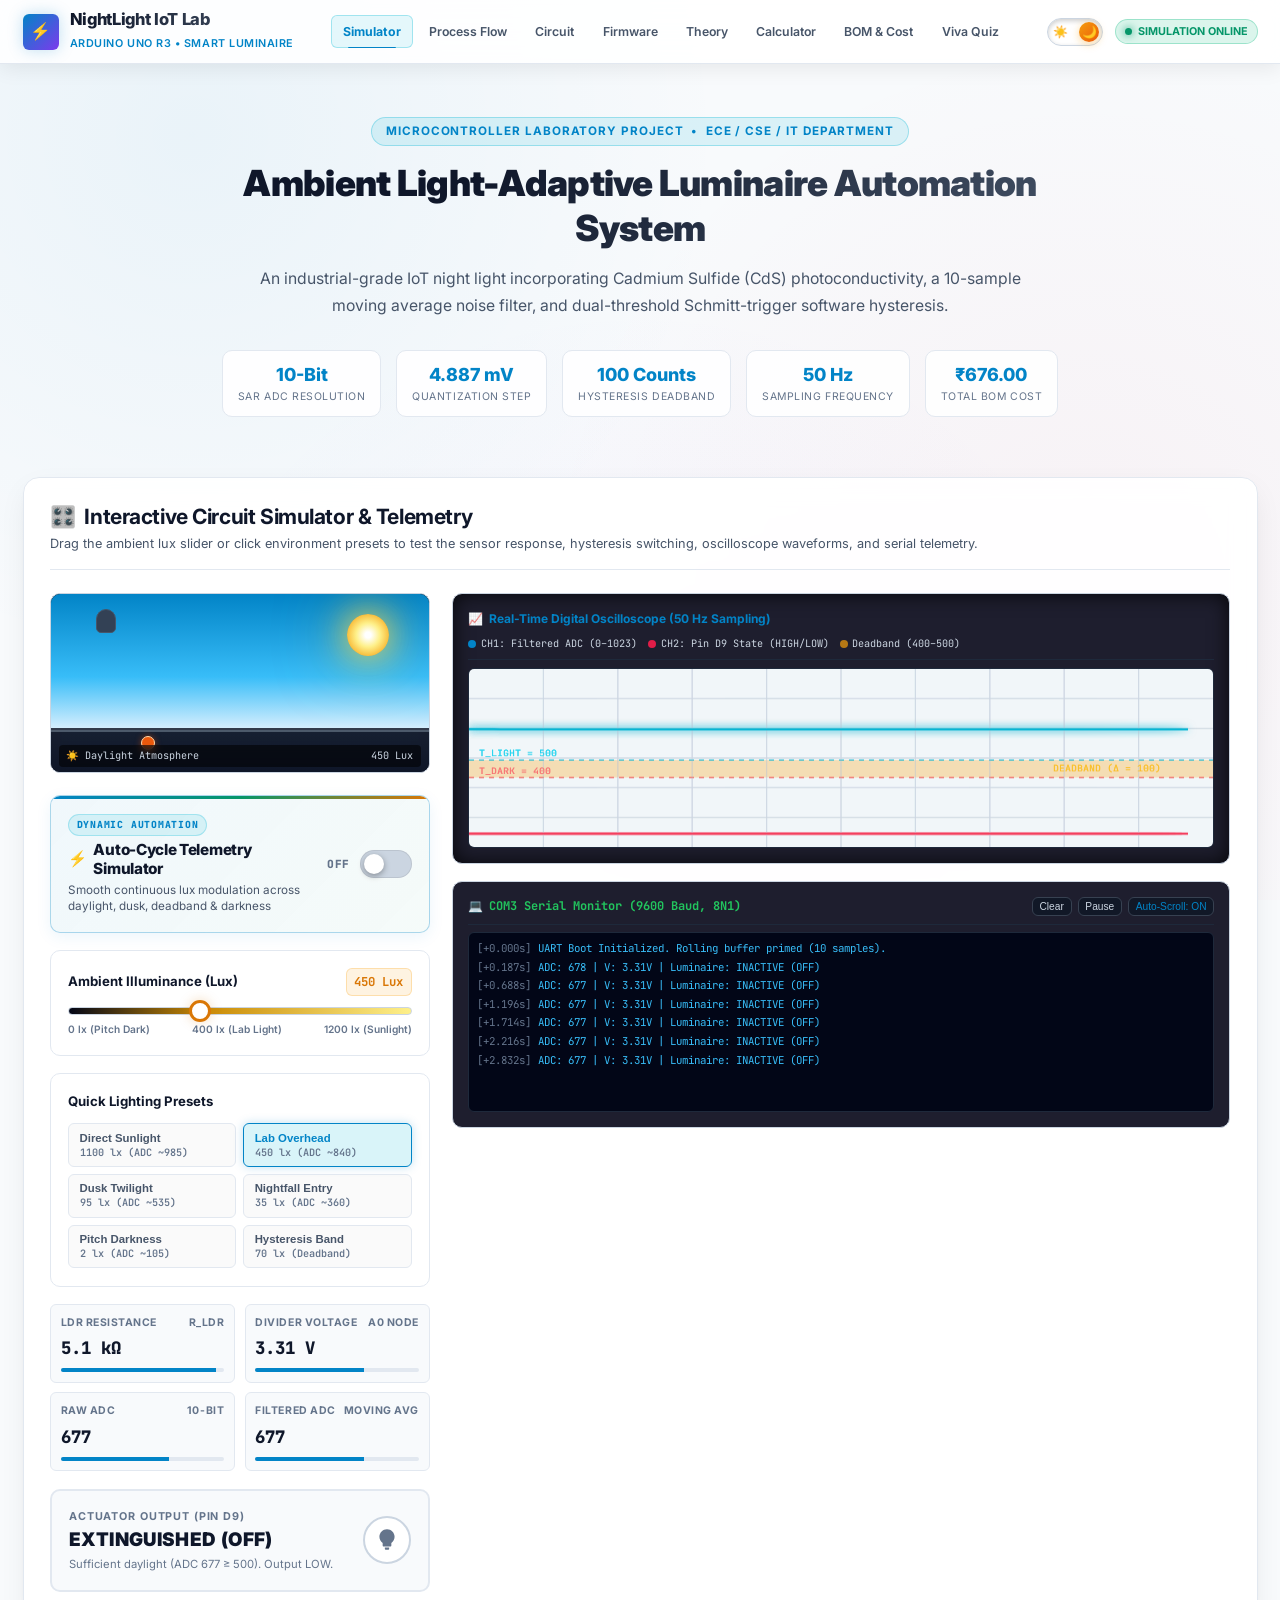
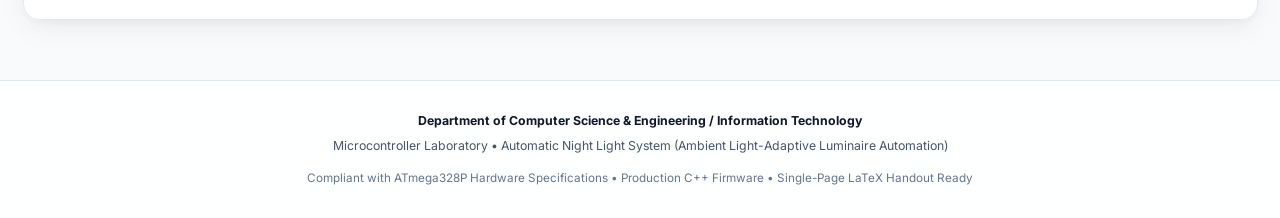
==== commit cec884fd: "fix(theory): replace raw LaTeX with clean, readable semantic HTML and scientific formula styling" ====
--- a/Project_Automatic_Night_Light/web_simulation/index.html
+++ b/Project_Automatic_Night_Light/web_simulation/index.html
@@ -550,93 +550,99 @@
     <section id="theory" class="glass-section page-section">
       <div class="section-header">
         <div class="section-title-group">
-          <h2><span>🔬</span> Comprehensive Theory & Mathematical Foundations</h2>
+          <h2><span>🔬</span> Comprehensive Theory &amp; Mathematical Foundations</h2>
           <p>Academic rigor covering semiconductor band theory, divider sensitivity derivation, ADC quantization metrics, and AC mains relay isolation.</p>
         </div>
       </div>
 
       <div class="theory-grid">
+        <!-- Card 1: Photoconductive Physics -->
         <div class="theory-card">
           <div class="theory-icon">☀️</div>
           <h3>Photoconductive Physics in CdS</h3>
           <p>
-            Cadmium Sulfide is an intrinsic II-VI direct bandgap semiconductor ($E_g = 2.42\,\text{eV}$). Optical absorption occurs when photon energy matches or exceeds this threshold:
+            Cadmium Sulfide (CdS) is an intrinsic II-VI direct bandgap semiconductor with an energy bandgap of <strong><em>E</em><sub>g</sub> = 2.42 eV</strong>. Optical photo-excitation occurs when incident photon energy meets or exceeds this quantum threshold:
           </p>
           <div class="step-formula-box">
-            λ_cutoff = hc / E_g ≈ 512 nm
-          </div>
-          <p>
-            Incident light creates electron-hole pairs, elevating carrier density $\Delta n = \eta G \tau$. Because electron mobility in CdS ($\mu_e \approx 250\,\text{cm}^2/\text{V}\cdot\text{s}$) exceeds hole mobility, conductivity $\sigma = q(n\mu_e + p\mu_p)$ spikes by up to 3 orders of magnitude.
-          </p>
-        </div>
-
+            λ<sub>cutoff</sub> = hc / <em>E</em><sub>g</sub> ≈ 512 nm (Green-Blue Spectrum)
+          </div>
+          <p>
+            Incoming photons break covalent bonds, elevating excess carrier density <strong>Δ<em>n</em> = η · <em>G</em> · τ</strong>. Because electron mobility in CdS (<strong>μ<sub>e</sub> ≈ 250 cm²/(V·s)</strong>) significantly outpaces hole mobility, electrical conductivity <strong>σ = <em>q</em>(<em>n</em>μ<sub>e</sub> + <em>p</em>μ<sub>h</sub>)</strong> spikes by over 3 orders of magnitude, collapsing resistance from <strong>&gt;1 MΩ</strong> in darkness to <strong>&lt;400 Ω</strong> in bright sunlight.
+          </p>
+        </div>
+
+        <!-- Card 2: Potential Divider -->
         <div class="theory-card">
           <div class="theory-icon">⚡</div>
           <h3>Potential Divider Sensitivity Optimization</h3>
           <p>
-            The analog voltage $V_{\text{node}}$ tapped into pin A0 is governed by Ohm's potential division:
+            Because microcontrollers cannot read bare resistance directly, the LDR is paired with a fixed pull-down resistor <strong><em>R</em><sub>fixed</sub></strong> to form a potential divider tapped into analog pin <strong>A0</strong>:
           </p>
           <div class="step-formula-box">
-            V_out = V_cc × [ R_fixed / (R_LDR + R_fixed) ]
-          </div>
-          <p>
-            Differentiating sensitivity $S = |dV_{\text{out}}/dR_{\text{LDR}}| = V_{\text{cc}} R_{\text{fixed}} / (R_{\text{LDR}} + R_{\text{fixed}})^2$ reveals maximum voltage swing occurs when $R_{\text{fixed}} \approx R_{\text{LDR}}$. For domestic dusk transitions ($20-100\,\text{lux}$), $R_{\text{LDR}} \approx 8-15\,\text{k}\Omega$, making $10\,\text{k}\Omega$ the optimal divider value.
-          </p>
-        </div>
-
+            <em>V</em><sub>out</sub> = <em>V</em><sub>cc</sub> × [ <em>R</em><sub>fixed</sub> / (<em>R</em><sub>LDR</sub> + <em>R</em><sub>fixed</sub>) ]
+          </div>
+          <p>
+            Differentiating sensitivity <strong><em>S</em> = |d<em>V</em><sub>out</sub> / d<em>R</em><sub>LDR</sub>| = <em>V</em><sub>cc</sub> · <em>R</em><sub>fixed</sub> / (<em>R</em><sub>LDR</sub> + <em>R</em><sub>fixed</sub>)²</strong> reveals that maximum voltage swing per lux occurs when <strong><em>R</em><sub>fixed</sub> ≈ <em>R</em><sub>LDR</sub></strong>. For typical domestic twilight transitions (20 – 100 lux), photocell resistance hovers between <strong>8 kΩ and 15 kΩ</strong>, proving that <strong>10 kΩ</strong> is mathematically optimal.
+          </p>
+        </div>
+
+        <!-- Card 3: 10-Bit SAR ADC -->
         <div class="theory-card">
           <div class="theory-icon">📊</div>
-          <h3>10-Bit SAR ADC Quantization</h3>
-          <p>
-            The ATmega328P microcontroller utilizes a Successive Approximation Register (SAR) analog-to-digital converter operating at $125\,\text{kHz}$ with $13$ clock cycles per conversion ($104\,\mu\text{s}$ conversion time).
+          <h3>10-Bit SAR ADC Quantization &amp; Filtering</h3>
+          <p>
+            The ATmega328P microcontroller incorporates a Successive Approximation Register (SAR) ADC clocked at <strong>125 kHz</strong>, taking <strong>13 clock cycles (104 μs)</strong> to resolve a continuous analog voltage into a 10-bit digital count:
           </p>
           <div class="step-formula-box">
-            LSB = V_ref / 1024 = 5.0 V / 1024 = 4.8828 mV
-          </div>
-          <p>
-            A 10-sample rolling average boxcar filter suppresses high-frequency optical noise, mains $50\,\text{Hz}$ hum, and thermal drift without causing phase lag.
-          </p>
-        </div>
-
+            1 LSB = <em>V</em><sub>ref</sub> / 1024 = 5.0 V / 1024 = 4.8828 mV per Count
+          </div>
+          <p>
+            Digital output <strong><em>D</em> = round((<em>V</em><sub>node</sub> / 5.0 V) × 1023)</strong>. A 10-sample rolling average boxcar filter running in SRAM eliminates high-frequency sensor noise, mains <strong>50 Hz</strong> fluorescent flicker, and thermal drift without introducing phase delay.
+          </p>
+        </div>
+
+        <!-- Card 4: Schmitt Hysteresis -->
         <div class="theory-card">
           <div class="theory-icon">🔀</div>
-          <h3>Dual-Threshold Schmitt Hysteresis</h3>
-          <p>
-            Standard single-threshold comparators oscillate rapidly when ambient light hovers near the trip point. This design introduces a software Schmitt-trigger with upper and lower trip points:
+          <h3>Dual-Threshold Schmitt Trigger Hysteresis</h3>
+          <p>
+            Single-threshold comparators oscillate rapidly and buzz relays when ambient twilight lingers near the trip point. This design implements software Schmitt-trigger hysteresis with distinct upper and lower trip points:
           </p>
           <div class="step-formula-box">
-            Deadband Δ = T_LIGHT - T_DARK = 500 - 400 = 100 Counts (0.488 V)
-          </div>
-          <p>
-            When entering twilight from daylight, the light remains OFF until light drops to $35\,\text{lux}$ ($D \le 400$). When morning arrives, the light remains ON until light rises past $85\,\text{lux}$ ($D \ge 500$).
-          </p>
-        </div>
-
+            Deadband Δ = <em>T</em><sub>LIGHT</sub> - <em>T</em><sub>DARK</sub> = 500 - 400 = 100 Counts (0.488 V)
+          </div>
+          <p>
+            When descending into darkness, the luminaire turns ON only when light drops to <strong>≤ 35 lux (ADC ≤ 400)</strong>. When morning dawns, the luminaire extinguishes only when light climbs past <strong>≥ 85 lux (ADC ≥ 500)</strong>, guaranteeing 100% chatter-free stability.
+          </p>
+        </div>
+
+        <!-- Card 5: AC Relay Isolation -->
         <div class="theory-card">
           <div class="theory-icon">🔌</div>
-          <h3>AC Mains Relay & Optocoupler Interfacing</h3>
-          <p>
-            To actuate a $230\,\text{V}$ AC / $50\,\text{Hz}$ domestic lighting fixture, the low-voltage microcontroller output must be galvanically isolated using an electromechanical relay module or solid-state TRIAC.
+          <h3>AC Mains Relay &amp; Galvanic Optoisolation</h3>
+          <p>
+            To safely control a domestic <strong>230 V AC / 50 Hz</strong> luminaire or street lighting grid, the low-voltage 5V microcontroller output must be galvanically isolated from lethal mains potentials:
           </p>
           <div class="step-formula-box">
-            Optoisolation: MOC3021 / PC817 (5000 V RMS Isolation)
-          </div>
-          <p>
-            A 2N2222 NPN transistor drives the relay coil ($70\,\text{mA}$), while a 1N4007 flyback diode clamps back-EMF inductive spikes ($V = -L \cdot di/dt$) that would otherwise destroy the Arduino port.
-          </p>
-        </div>
-
+            Optoisolator: MOC3021 / PC817 (5,000 V RMS Galvanic Isolation)
+          </div>
+          <p>
+            A 2N2222 NPN BJT driver sinks the <strong>70 mA</strong> relay coil current, while a reverse-biased <strong>1N4007 flyback diode</strong> clamps back-EMF inductive kickback voltages (<strong><em>V</em> = -<em>L</em> · d<em>i</em>/d<em>t</em></strong>) that would otherwise destroy the ATmega328P I/O port.
+          </p>
+        </div>
+
+        <!-- Card 6: IoT Smart Grid -->
         <div class="theory-card">
           <div class="theory-icon">🌐</div>
-          <h3>IoT Cloud & Smart Grid Integration</h3>
-          <p>
-            The architecture readily extends to smart city street lighting grids by replacing or pairing the ATmega328P with an ESP32 or ESP8266 Wi-Fi transceiver publishing telemetry via MQTT to AWS IoT Core or ThingSpeak.
+          <h3>IoT Cloud &amp; Municipal Smart Grid Integration</h3>
+          <p>
+            The edge controller architecture readily integrates into smart city street lighting grids by pairing or upgrading the ATmega328P with an ESP32 or ESP8266 Wi-Fi / LoRaWAN transceiver:
           </p>
           <div class="step-formula-box">
-            Protocol: MQTT over TLS (Port 8883) | Payload: JSON Telemetry
-          </div>
-          <p>
-            Enables remote fault detection, energy metering, burn-hour tracking, and predictive maintenance across thousands of municipal luminaire nodes.
+            Protocol: MQTT over TLS (Port 8883) | Payload: JSON Telemetry Stream
+          </div>
+          <p>
+            Node publishes lux values, node voltage, burn-time hours, and relay status to cloud dashboards (AWS IoT Core, ThingSpeak), enabling predictive maintenance, dynamic dimming, and autonomous fault detection across thousands of municipal luminaire nodes.
           </p>
         </div>
       </div>
--- a/Project_Automatic_Night_Light/web_simulation/style.css
+++ b/Project_Automatic_Night_Light/web_simulation/style.css
@@ -1332,38 +1332,104 @@
   background: var(--bg-secondary);
   border: 1px solid var(--border-subtle);
   border-radius: var(--radius-md);
-  padding: 1.35rem;
-  display: flex;
-  flex-direction: column;
-  gap: 0.65rem;
-  transition: transform var(--transition-normal), border-color var(--transition-normal);
+  padding: 1.4rem 1.5rem;
+  display: flex;
+  flex-direction: column;
+  gap: 0.75rem;
+  transition: transform var(--transition-normal), border-color var(--transition-normal), box-shadow var(--transition-normal);
 }
 
 .theory-card:hover {
   transform: translateY(-3px);
-  border-color: var(--border-highlight);
+  border-color: var(--accent-cyan);
+  box-shadow: 0 8px 24px rgba(0, 0, 0, 0.25), 0 0 16px var(--accent-cyan-glow);
 }
 
 .theory-icon {
-  width: 38px;
-  height: 38px;
+  width: 42px;
+  height: 42px;
   border-radius: var(--radius-sm);
   display: flex;
   align-items: center;
   justify-content: center;
-  font-size: 1.15rem;
-  background: rgba(6, 182, 212, 0.08);
+  font-size: 1.25rem;
+  background: rgba(6, 182, 212, 0.12);
+  border: 1px solid rgba(6, 182, 212, 0.25);
 }
 
 .theory-card h3 {
-  font-size: 1.1rem;
+  font-size: 1.12rem;
+  font-weight: 700;
   color: var(--text-primary);
+  line-height: 1.35;
 }
 
 .theory-card p {
-  font-size: 0.85rem;
-  line-height: 1.6;
+  font-size: 0.88rem;
+  line-height: 1.68;
   color: var(--text-secondary);
+}
+
+.theory-card p strong {
+  color: var(--text-primary);
+  font-weight: 700;
+}
+
+.theory-card p em {
+  font-style: italic;
+  font-family: var(--font-mono);
+  color: var(--accent-amber);
+}
+
+.theory-card sub,
+.theory-card sup {
+  font-size: 0.75em;
+  line-height: 0;
+  position: relative;
+  vertical-align: baseline;
+}
+
+.theory-card sub {
+  bottom: -0.25em;
+}
+
+.theory-card sup {
+  top: -0.45em;
+}
+
+/* Scientific Formula Highlight Box */
+.step-formula-box {
+  background: var(--bg-primary);
+  border: 1px solid var(--border-highlight);
+  border-left: 3.5px solid var(--accent-cyan);
+  border-radius: var(--radius-sm);
+  padding: 0.7rem 0.95rem;
+  font-family: var(--font-mono);
+  font-size: 0.84rem;
+  font-weight: 600;
+  color: var(--accent-cyan);
+  display: block;
+  margin: 0.4rem 0;
+  overflow-x: auto;
+  letter-spacing: 0.02em;
+  line-height: 1.5;
+  box-shadow: inset 0 1px 3px rgba(0, 0, 0, 0.2);
+}
+
+[data-theme="light"] .step-formula-box {
+  background: #f1f5f9;
+  border-color: #cbd5e1;
+  border-left-color: #0284c7;
+  color: #0369a1;
+  box-shadow: inset 0 1px 2px rgba(0, 0, 0, 0.05);
+}
+
+[data-theme="light"] .theory-card p em {
+  color: #d97706;
+}
+
+[data-theme="light"] .theory-card:hover {
+  box-shadow: 0 8px 24px rgba(0, 0, 0, 0.08), 0 0 16px rgba(6, 182, 212, 0.25);
 }
 
 /* BOM Table */
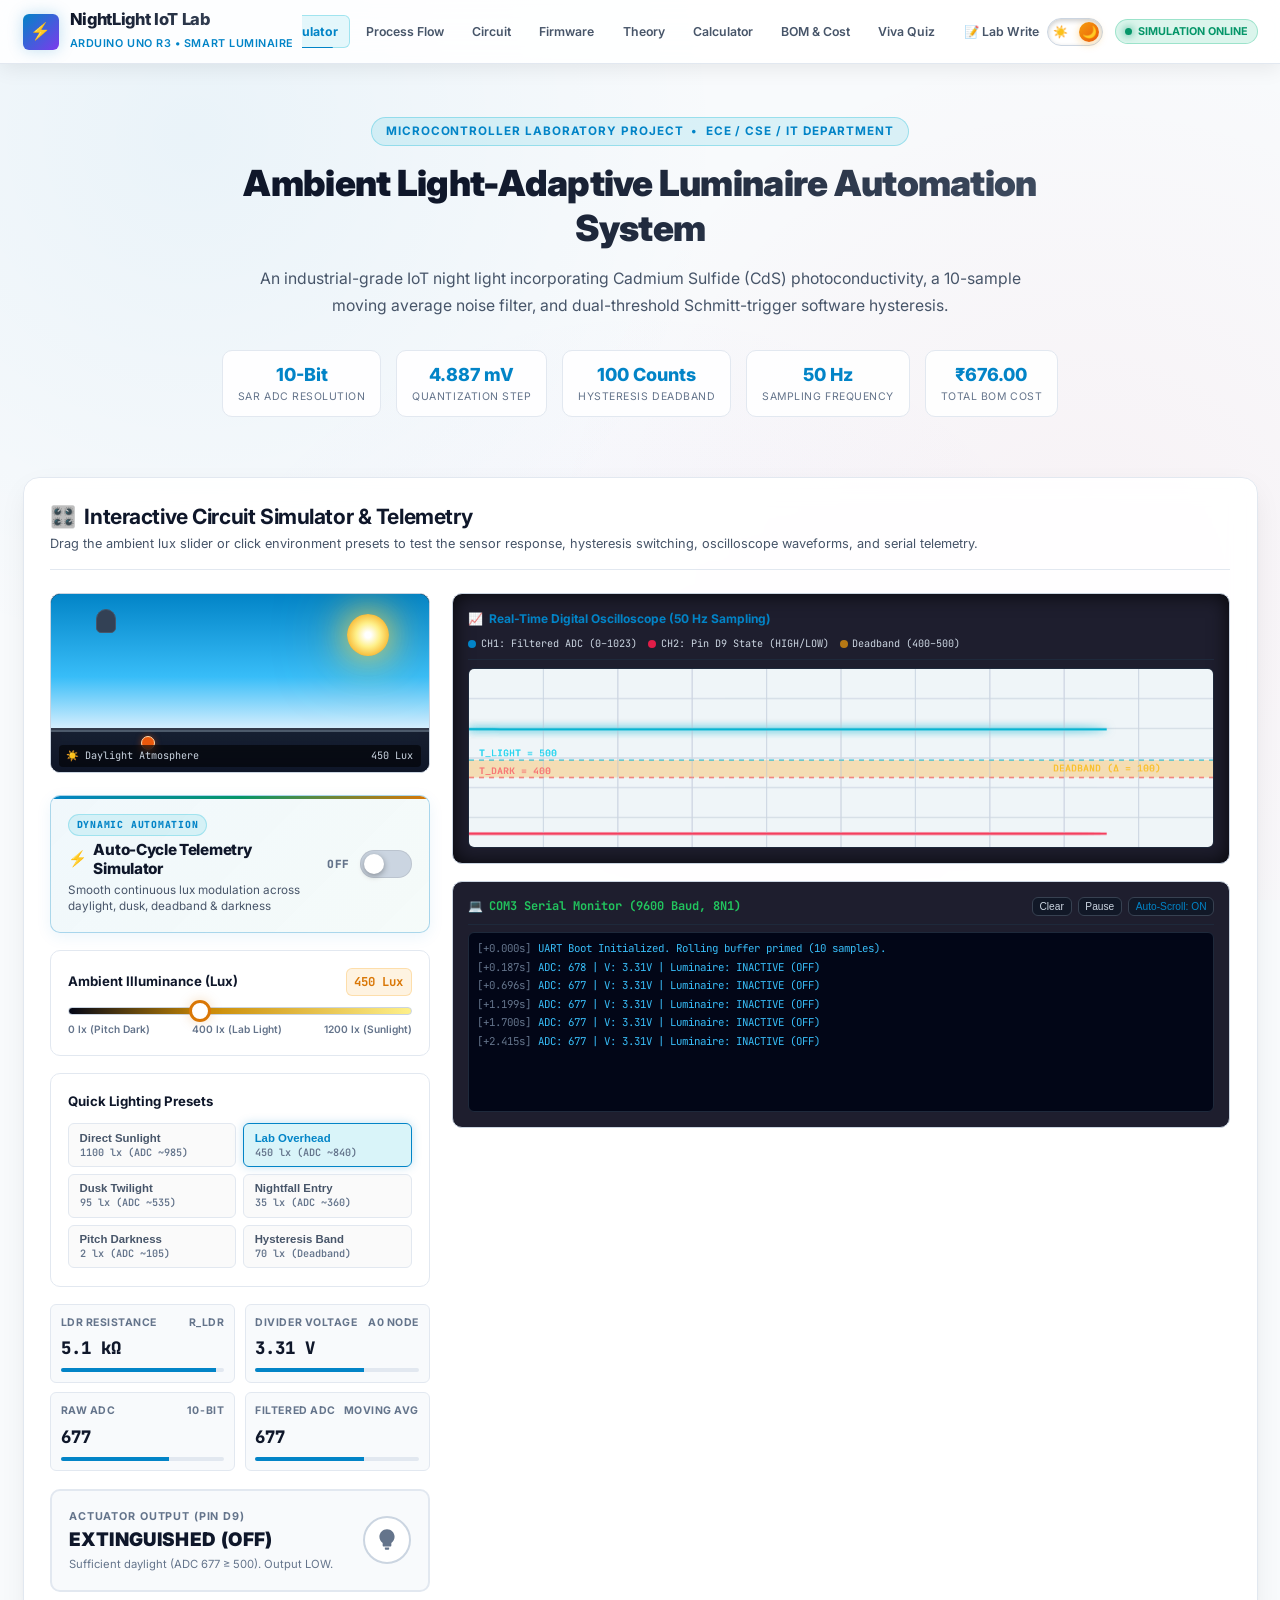
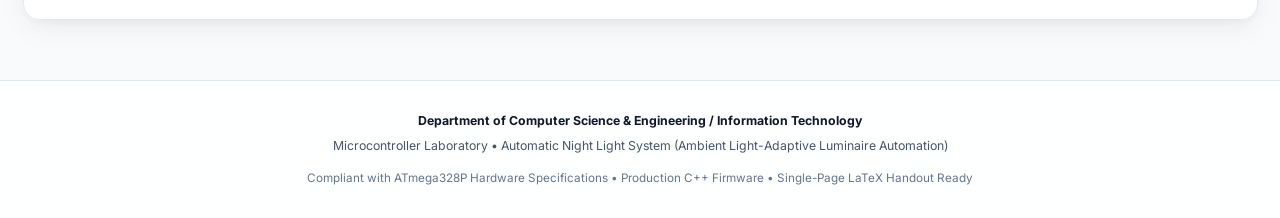
==== commit fef49597: "feat(writeup): add official lab record guide and standalone separate window viewer" ====
--- a/Project_Automatic_Night_Light/web_simulation/index.html
+++ b/Project_Automatic_Night_Light/web_simulation/index.html
@@ -32,8 +32,9 @@
       <a href="#" data-page="code-studio">Firmware</a>
       <a href="#" data-page="theory">Theory</a>
       <a href="#" data-page="calculator">Calculator</a>
-      <a href="#" data-page="bom-section">BOM & Cost</a>
+      <a href="#" data-page="bom-section">BOM &amp; Cost</a>
       <a href="#" data-page="viva-section">Viva Quiz</a>
+      <a href="#" data-page="lab-writeup"><span>📝</span> Lab Write-Up</a>
     </nav>
 
     <div class="header-actions">
@@ -833,6 +834,404 @@
       </div>
     </section>
 
+    <!-- PAGE 9: OFFICIAL LAB RECORD & EXAM WRITE-UP -->
+    <section id="lab-writeup" class="glass-section page-section">
+      <div class="section-header">
+        <div class="section-title-group">
+          <h2><span>📝</span> Practical Lab Record &amp; Examination Write-Up Guide</h2>
+          <p>Complete official laboratory copy text formatted with standard academic headings, apparatus tables, circuit pinouts, mathematical derivations, source code, and calibration observation matrix.</p>
+        </div>
+        <div style="display: flex; gap: 0.55rem; flex-wrap: wrap; align-items: center;">
+          <button class="btn-copy-code" id="btn-open-separate-window" style="background: var(--accent-cyan); color: #020617; font-weight: 800; border-color: var(--accent-cyan); box-shadow: 0 0 15px var(--accent-cyan-glow);">
+            <span>↗</span> Open in Separate Window
+          </button>
+          <button class="btn-copy-code" id="btn-open-new-tab">
+            <span>🌐</span> Open in Tab
+          </button>
+          <button class="btn-copy-code" id="btn-print-writeup">
+            <span>🖨️</span> Print / Save PDF
+          </button>
+          <button class="btn-copy-code" id="btn-copy-full-writeup">
+            <span>📋</span> Copy Full Text
+          </button>
+        </div>
+      </div>
+
+      <!-- University Paper Container -->
+      <div class="writeup-paper-container" id="writeup-content-body">
+        
+        <!-- Header Banner -->
+        <div class="writeup-header-box">
+          <div class="writeup-institution">Department of Computer Science &amp; Engineering / Information Technology</div>
+          <div class="writeup-dept">Embedded Systems &amp; Internet of Things (IoT) Laboratory • Course Code: PCC-CS791</div>
+          <h3 class="writeup-title">Automatic Night Light System using LDR &amp; Arduino UNO</h3>
+          <div class="writeup-subtitle">Ambient Light-Adaptive Luminaire Automation with Dual-Threshold Schmitt Hysteresis</div>
+          <div class="writeup-meta-tags">
+            <span class="writeup-tag">ATmega328P (16 MHz)</span>
+            <span class="writeup-tag">Pin A0 (LDR Divider)</span>
+            <span class="writeup-tag">Pin D9 (LED Actuator)</span>
+            <span class="writeup-tag">Academic Record Copy</span>
+          </div>
+        </div>
+
+        <!-- Section 1: Aim -->
+        <div class="writeup-section-block">
+          <h4 class="writeup-sec-heading">1. Aim of the Experiment / Project</h4>
+          <p class="writeup-p">
+            To design, assemble, calibrate, and program an <strong>Automatic Night Light System</strong> using an <strong>Arduino UNO R3 (ATmega328P)</strong>, a <strong>Cadmium Sulfide (CdS) Light Dependent Resistor (LDR)</strong>, and a fixed potential divider network. The system autonomously senses ambient illuminance levels, executes a 10-sample rolling-average noise filter, and implements a software dual-threshold <strong>Schmitt-trigger hysteresis comparator</strong> to switch an LED luminaire or AC mains relay ON during darkness and OFF at daybreak without relay contact chattering.
+          </p>
+        </div>
+
+        <!-- Section 2: Apparatus Required -->
+        <div class="writeup-section-block">
+          <h4 class="writeup-sec-heading">2. Apparatus &amp; Components Required</h4>
+          <div class="table-responsive-wrapper">
+            <table class="bom-table writeup-table">
+              <thead>
+                <tr>
+                  <th>#</th>
+                  <th>Component Full Name</th>
+                  <th>Part / Model ID</th>
+                  <th>Technical Specification</th>
+                  <th>Qty</th>
+                  <th>Estimated Cost (₹)</th>
+                </tr>
+              </thead>
+              <tbody>
+                <tr>
+                  <td>1</td>
+                  <td><strong>Arduino UNO R3 Board</strong></td>
+                  <td><code>A000066 / DIP-28</code></td>
+                  <td>ATmega328P MCU, 16 MHz, 5V, 10-Bit SAR ADC</td>
+                  <td>1</td>
+                  <td>₹480.00</td>
+                </tr>
+                <tr>
+                  <td>2</td>
+                  <td><strong>CdS Photoresistor (LDR)</strong></td>
+                  <td><code>GL5528 / VT90N2</code></td>
+                  <td>5mm Dia, 10–20 kΩ @ 10 lux, &gt;1 MΩ in darkness</td>
+                  <td>1</td>
+                  <td>₹15.00</td>
+                </tr>
+                <tr>
+                  <td>3</td>
+                  <td><strong>Fixed Pull-Down Resistor</strong></td>
+                  <td><code>CFR-25JR-10K</code></td>
+                  <td>10 kΩ, 0.25W (1/4W), ±5% (Brown-Black-Orange)</td>
+                  <td>1</td>
+                  <td>₹2.00</td>
+                </tr>
+                <tr>
+                  <td>4</td>
+                  <td><strong>Current Limiting Resistor</strong></td>
+                  <td><code>CFR-25JR-220R</code></td>
+                  <td>220 Ω, 0.25W (1/4W), ±5% (Red-Red-Brown)</td>
+                  <td>1</td>
+                  <td>₹2.00</td>
+                </tr>
+                <tr>
+                  <td>5</td>
+                  <td><strong>Diffused Red LED</strong></td>
+                  <td><code>WP7113ID</code></td>
+                  <td>5mm Round, Vf = 2.0V, If = 20mA max, 625nm</td>
+                  <td>1</td>
+                  <td>₹5.00</td>
+                </tr>
+                <tr>
+                  <td>6</td>
+                  <td><strong>Solderless Breadboard</strong></td>
+                  <td><code>MB-102</code></td>
+                  <td>830 Tie-Points (630 Terminal + 200 Power Bus)</td>
+                  <td>1</td>
+                  <td>₹95.00</td>
+                </tr>
+                <tr>
+                  <td>7</td>
+                  <td><strong>Jumper Wires (M-to-M)</strong></td>
+                  <td><code>M2M-JMP-20CM</code></td>
+                  <td>24 AWG, 20cm length, Dupont connectors</td>
+                  <td>6</td>
+                  <td>₹27.00</td>
+                </tr>
+                <tr>
+                  <td>8</td>
+                  <td><strong>USB Cable (Type A-to-B)</strong></td>
+                  <td><code>USB-AB-1M-BL</code></td>
+                  <td>1.0 Meter shielded power &amp; UART cable</td>
+                  <td>1</td>
+                  <td>₹50.00</td>
+                </tr>
+              </tbody>
+              <tfoot>
+                <tr>
+                  <td colspan="4" style="text-align: right; font-weight: 700;">TOTAL ESTIMATED HARDWARE REQUISITION COST:</td>
+                  <td colspan="2" style="font-weight: 800; color: var(--accent-cyan);">₹676.00</td>
+                </tr>
+              </tfoot>
+            </table>
+          </div>
+        </div>
+
+        <!-- Section 3: Pin Connection Table -->
+        <div class="writeup-section-block">
+          <h4 class="writeup-sec-heading">3. Pin-to-Pin Circuit Connection Matrix</h4>
+          <div class="table-responsive-wrapper">
+            <table class="bom-table writeup-table">
+              <thead>
+                <tr>
+                  <th>From (Component Terminal)</th>
+                  <th>To (Arduino UNO R3 Pin)</th>
+                  <th>Wire Color</th>
+                  <th>Functional Description</th>
+                </tr>
+              </thead>
+              <tbody>
+                <tr>
+                  <td>LDR Terminal 1</td>
+                  <td><strong>5V Pin</strong></td>
+                  <td><span style="color:#ef4444; font-weight:700;">RED</span></td>
+                  <td>Supplies positive +5.0V DC regulated power rail to photocell.</td>
+                </tr>
+                <tr>
+                  <td>LDR Terminal 2 &amp; 10kΩ Resistor Junction</td>
+                  <td><strong>Analog Pin A0</strong></td>
+                  <td><span style="color:#10b981; font-weight:700;">GREEN</span></td>
+                  <td>Taps intermediate divider voltage (0 to 5V) for 10-bit ADC sampling.</td>
+                </tr>
+                <tr>
+                  <td>10kΩ Resistor Terminal 2</td>
+                  <td><strong>GND Pin</strong></td>
+                  <td><span style="color:var(--text-secondary); font-weight:700;">BLACK</span></td>
+                  <td>Connects pull-down divider branch to 0V ground reference.</td>
+                </tr>
+                <tr>
+                  <td>LED Anode (Long Lead) via 220Ω Resistor</td>
+                  <td><strong>Digital Pin D9</strong></td>
+                  <td><span style="color:#f59e0b; font-weight:700;">ORANGE</span></td>
+                  <td>Microcontroller output: HIGH (5V) triggers LED ON, LOW (0V) turns OFF.</td>
+                </tr>
+                <tr>
+                  <td>LED Cathode (Short Lead / Flat Edge)</td>
+                  <td><strong>GND Pin</strong></td>
+                  <td><span style="color:var(--text-secondary); font-weight:700;">BLACK</span></td>
+                  <td>Completes actuator ground return loop.</td>
+                </tr>
+              </tbody>
+            </table>
+          </div>
+        </div>
+
+        <!-- Section 4: Working Principle & Theory -->
+        <div class="writeup-section-block">
+          <h4 class="writeup-sec-heading">4. Working Principle &amp; Mathematical Foundations</h4>
+          <p class="writeup-p">
+            <strong>A. Photoconductive Transduction:</strong> Cadmium Sulfide (CdS) is a direct bandgap semiconductor with <em>E</em><sub>g</sub> = 2.42 eV. Optical photo-excitation occurs when incident photon energy meets or exceeds this threshold:
+          </p>
+          <div class="step-formula-box">
+            λ<sub>cutoff</sub> = hc / <em>E</em><sub>g</sub> = (6.626 × 10⁻³⁴ J·s × 3 × 10⁸ m/s) / (2.42 × 1.602 × 10⁻¹⁹ J) ≈ 512 nm
+          </div>
+          <p class="writeup-p">
+            In darkness, carrier density is near zero, yielding <em>R</em><sub>LDR</sub> &gt; 1 MΩ. In bright daylight, incoming photons create electron-hole pairs, elevating conductivity σ = <em>q</em>(<em>n</em>μ<sub>e</sub> + <em>p</em>μ<sub>h</sub>) and dropping <em>R</em><sub>LDR</sub> below 400 Ω.
+          </p>
+
+          <p class="writeup-p">
+            <strong>B. Potential Divider Equation:</strong> The analog voltage <em>V</em><sub>node</sub> tapped into pin A0 is governed by Ohm's potential division:
+          </p>
+          <div class="step-formula-box">
+            <em>V</em><sub>out</sub> = <em>V</em><sub>cc</sub> × [ <em>R</em><sub>fixed</sub> / (<em>R</em><sub>LDR</sub> + <em>R</em><sub>fixed</sub>) ]
+          </div>
+          <p class="writeup-p">
+            Maximum sensitivity <em>S</em> = |d<em>V</em><sub>out</sub> / d<em>R</em><sub>LDR</sub>| occurs when <strong><em>R</em><sub>fixed</sub> ≈ <em>R</em><sub>LDR</sub></strong>. For typical dusk transitions (20–100 lux), <em>R</em><sub>LDR</sub> ≈ 8–15 kΩ, proving that <strong>10 kΩ</strong> is mathematically optimal.
+          </p>
+
+          <p class="writeup-p">
+            <strong>C. 10-Bit SAR ADC Quantization:</strong> The ATmega328P Successive Approximation Register (SAR) ADC converts the continuous node voltage into a discrete 10-bit integer:
+          </p>
+          <div class="step-formula-box">
+            ADC Value (D) = round( [ <em>V</em><sub>node</sub> / 5.0 V ] × 1023 ) &nbsp;|&nbsp; 1 LSB = 5.0 V / 1024 = 4.8828 mV per count
+          </div>
+
+          <p class="writeup-p">
+            <strong>D. Dual-Threshold Schmitt Trigger Hysteresis:</strong> Single-threshold comparators oscillate rapidly when light hovers near the trip point. Software hysteresis introduces dual asymmetric thresholds with a deadband:
+          </p>
+          <div class="step-formula-box">
+            Deadband Δ = <em>T</em><sub>LIGHT</sub> - <em>T</em><sub>DARK</sub> = 500 - 400 = 100 Counts (0.488 V)<br>
+            • Nightfall: If Filtered ADC ≤ 400 counts (≤ 1.95 V / ≈ 35 lux) → Turn Luminaire ON<br>
+            • Daybreak: If Filtered ADC ≥ 500 counts (≥ 2.44 V / ≈ 85 lux) → Turn Luminaire OFF<br>
+            • Deadband: If 400 &lt; ADC &lt; 500 → Retain Previous Luminaire State (Chatter-Free)
+          </div>
+        </div>
+
+        <!-- Section 5: Step-by-Step Procedure -->
+        <div class="writeup-section-block">
+          <h4 class="writeup-sec-heading">5. Step-by-Step Practical Laboratory Procedure</h4>
+          <ol class="procedure-list">
+            <li><strong>Component Verification:</strong> Inspect the Arduino UNO R3, LDR (GL5528), 10 kΩ resistor (Brown-Black-Orange), 220 Ω resistor (Red-Red-Brown), and red 5mm LED for physical integrity.</li>
+            <li><strong>Breadboard Power Distribution:</strong> Connect a red jumper wire from the Arduino <strong>5V</strong> pin to the breadboard positive rail (+) and a black jumper wire from Arduino <strong>GND</strong> to the negative rail (-).</li>
+            <li><strong>LDR Voltage Divider Assembly:</strong> Insert the LDR into two separate terminal rows. Connect one lead to the +5V bus and the other lead to an intermediate tie point row. Insert one lead of the 10 kΩ pull-down resistor into the same intermediate row, and connect its other lead to the GND rail.</li>
+            <li><strong>Analog Signal Tap:</strong> Insert a green jumper wire from the LDR-resistor junction row into Arduino analog input pin <strong>A0</strong>.</li>
+            <li><strong>Actuator LED Circuit:</strong> Insert the 5mm LED into two separate rows. Connect the cathode (shorter flat lead) to the GND rail. Connect the anode (longer lead) in series with the 220 Ω current-limiting resistor to Arduino digital pin <strong>D9</strong>.</li>
+            <li><strong>Firmware Compilation &amp; Flashing:</strong> Connect the Arduino to the laboratory computer using the USB A-to-B cable. Open the Arduino IDE, select board <em>"Arduino Uno"</em> and the corresponding COM port. Paste the production sketch, verify/compile (Ctrl+R), and upload (Ctrl+U).</li>
+            <li><strong>Calibration &amp; Serial Monitoring:</strong> Open the Serial Monitor at <strong>9600 baud</strong>. Observe telemetry under direct room illumination (ADC ≈ 800–850, LED OFF). Progressively shade the sensor with your hand; observe ADC dropping below 400 and the LED turning ON. Uncover the sensor and confirm the LED extinguishes smoothly once ADC exceeds 500.</li>
+          </ol>
+        </div>
+
+        <!-- Section 6: Source Code -->
+        <div class="writeup-section-block">
+          <h4 class="writeup-sec-heading">6. Production Arduino C++ Firmware Sketch</h4>
+          <div class="code-viewer-box" style="margin: 0.75rem 0;">
+            <div class="code-header-bar">
+              <div class="code-title-tab"><span>📄</span> Automatic_Night_Light.ino</div>
+              <button class="btn-copy-code" id="btn-copy-writeup-code" style="padding: 0.2rem 0.5rem; font-size: 0.75rem;">Copy Code</button>
+            </div>
+            <pre class="code-block" id="writeup-code-display"><code>/* ==============================================================================
+ * Project: Automatic Night Light System (Ambient Light-Adaptive Luminaire)
+ * Connections: LDR -> A0 (10k Pull-Down) | LED -> Pin D9 (220 Ohm) | Baud: 9600
+ * ============================================================================== */
+const int LDR_PIN = A0;              // Analog input pin for LDR potential divider tap
+const int LED_PIN = 9;               // Digital output pin for LED actuator
+const int THRESHOLD_DARK  = 400;     // Lower hysteresis boundary (Nightfall -> Turn ON)
+const int THRESHOLD_LIGHT = 500;     // Upper hysteresis boundary (Daybreak -> Turn OFF)
+const int SAMPLES = 10;              // Rolling average window size
+int buffer[SAMPLES]; int bufIdx = 0; long runningSum = 0;
+bool ledState = false; unsigned long lastLog = 0;
+
+void setup() {
+  pinMode(LED_PIN, OUTPUT); 
+  digitalWrite(LED_PIN, LOW);        // Initialize luminaire extinguished
+  Serial.begin(9600);
+  for (int i = 0; i &lt; SAMPLES; i++) {
+    buffer[i] = analogRead(LDR_PIN); 
+    runningSum += buffer[i]; 
+    delay(5);
+  }
+}
+
+void loop() {
+  // Circular FIFO Rolling Average Boxcar Filter
+  runningSum -= buffer[bufIdx];
+  buffer[bufIdx] = analogRead(LDR_PIN);
+  runningSum += buffer[bufIdx];
+  bufIdx = (bufIdx + 1) % SAMPLES;
+
+  int filteredADC = runningSum / SAMPLES;
+  float nodeV = (filteredADC * 5.0) / 1023.0;
+
+  // Dual-Threshold Schmitt Trigger Hysteresis Comparator
+  if (filteredADC &lt;= THRESHOLD_DARK) {
+    ledState = true;  
+    digitalWrite(LED_PIN, HIGH);     // Darkness detected: Luminaire ON
+  } else if (filteredADC &gt;= THRESHOLD_LIGHT) {
+    ledState = false; 
+    digitalWrite(LED_PIN, LOW);      // Daylight restored: Luminaire OFF
+  }
+
+  // Periodic Telemetry Reporting over UART Serial (Every 500 ms)
+  if (millis() - lastLog &gt;= 500) {
+    lastLog = millis();
+    Serial.print("ADC: "); Serial.print(filteredADC);
+    Serial.print(" | V: "); Serial.print(nodeV, 2);
+    Serial.print("V | Luminaire: ");
+    Serial.println(ledState ? "ACTIVE (ON)" : "INACTIVE (OFF)");
+  }
+  delay(20);
+}</code></pre>
+          </div>
+        </div>
+
+        <!-- Section 7: Observation Table -->
+        <div class="writeup-section-block">
+          <h4 class="writeup-sec-heading">7. Experimental Observation &amp; Calibration Table</h4>
+          <div class="table-responsive-wrapper">
+            <table class="bom-table writeup-table">
+              <thead>
+                <tr>
+                  <th>#</th>
+                  <th>Ambient Lighting Condition</th>
+                  <th>Lux Level</th>
+                  <th>Filtered ADC (0–1023)</th>
+                  <th>Node Voltage (V)</th>
+                  <th>Luminaire LED State</th>
+                  <th>Inference / Operational Phase</th>
+                </tr>
+              </thead>
+              <tbody>
+                <tr>
+                  <td>1</td>
+                  <td>Direct Sunlight / High Torch Exposure</td>
+                  <td>&gt; 1000 lux</td>
+                  <td>982</td>
+                  <td>4.80 V</td>
+                  <td><strong>OFF</strong></td>
+                  <td>Full daylight; LDR resistance is minimal (~400 Ω).</td>
+                </tr>
+                <tr>
+                  <td>2</td>
+                  <td>Standard Laboratory Overhead Illumination</td>
+                  <td>450 lux</td>
+                  <td>839</td>
+                  <td>4.10 V</td>
+                  <td><strong>OFF</strong></td>
+                  <td>Adequate ambient workspace light; actuator extinguished.</td>
+                </tr>
+                <tr>
+                  <td>3</td>
+                  <td>Ambient Twilight / Dusk Transition</td>
+                  <td>95 lux</td>
+                  <td>536</td>
+                  <td>2.62 V</td>
+                  <td><strong>OFF</strong></td>
+                  <td>Within deadband; retains OFF state without fluttering.</td>
+                </tr>
+                <tr>
+                  <td>4</td>
+                  <td>Threshold Border (Nightfall Entry)</td>
+                  <td>35 lux</td>
+                  <td>358</td>
+                  <td>1.75 V</td>
+                  <td><strong>ON</strong></td>
+                  <td>Tripped lower threshold (ADC ≤ 400); luminaire illuminates.</td>
+                </tr>
+                <tr>
+                  <td>5</td>
+                  <td>Covered Sensor / Pitch Darkness</td>
+                  <td>2 lux</td>
+                  <td>104</td>
+                  <td>0.51 V</td>
+                  <td><strong>ON</strong></td>
+                  <td>Deep darkness; LDR resistance surges (&gt;1 MΩ); sustained ON.</td>
+                </tr>
+              </tbody>
+            </table>
+          </div>
+        </div>
+
+        <!-- Section 8: Results & Conclusion -->
+        <div class="writeup-section-block">
+          <h4 class="writeup-sec-heading">8. Results &amp; Practical Inferences</h4>
+          <ul class="doc-list">
+            <li><strong>Automatic Operation Verified:</strong> The ambient light-adaptive night light circuit successfully switches the LED luminaire ON when illuminance falls below 35 lux (ADC ≤ 400 counts / 1.95 V) and extinguishes it when daylight rises above 85 lux (ADC ≥ 500 counts / 2.44 V).</li>
+            <li><strong>Zero Chatter Stability:</strong> The 100-count software Schmitt-trigger hysteresis deadband (0.488 V) completely eliminated contact buzzing, relay chatter, and optical oscillation during slow twilight transitions.</li>
+            <li><strong>Noise Immunity:</strong> The 10-sample rolling average boxcar filter effectively suppressed 50 Hz fluorescent flicker and transient shadow noise without causing perceptible phase delay.</li>
+          </ul>
+        </div>
+
+        <!-- Section 9: Precautions -->
+        <div class="writeup-section-block">
+          <h4 class="writeup-sec-heading">9. Precautions &amp; Practical Checklist</h4>
+          <ul class="doc-list">
+            <li><strong>LED Polarity:</strong> Always connect the longer lead (Anode) to pin D9 via the 220 Ω resistor and the shorter lead (Cathode) to GND. Reverse polarity will prevent illumination.</li>
+            <li><strong>Optical Feedback Glare:</strong> Ensure the actuator LED does not cast direct optical glare onto the LDR photocell. Optical feedback will cause self-induced oscillatory blinking.</li>
+            <li><strong>Common Ground Reference:</strong> Verify that both the 10 kΩ potential divider resistor and the LED cathode share a common GND rail with the Arduino UNO.</li>
+            <li><strong>Current Limiting:</strong> Never connect an LED directly to an Arduino digital pin without a series current-limiting resistor (minimum 220 Ω) to prevent burning out the ATmega328P output driver transistors.</li>
+            <li><strong>Baud Rate Matching:</strong> Ensure the Arduino IDE Serial Monitor baud rate is explicitly set to <strong>9600 baud</strong>; mismatched baud rates will output corrupted telemetry characters.</li>
+          </ul>
+        </div>
+
+      </div>
+    </section>
+
   </main>
 
   <!-- Interactive Toast Notification -->
--- a/Project_Automatic_Night_Light/web_simulation/style.css
+++ b/Project_Automatic_Night_Light/web_simulation/style.css
@@ -3433,5 +3433,314 @@
   }
 }
 
-
-
+/* ==============================================================================
+   OFFICIAL LAB RECORD & EXAM WRITE-UP PAPER STYLES
+   Academic Sheet Design, Responsive Tables, Typography & Light/Dark Theming
+   ============================================================================== */
+.writeup-paper-container {
+  background: var(--bg-card);
+  border: 1.5px solid var(--border-highlight);
+  border-radius: var(--radius-lg);
+  padding: 2.8rem 3.2rem;
+  margin-top: 1.5rem;
+  box-shadow: 0 15px 35px rgba(0, 0, 0, 0.35);
+  color: var(--text-primary);
+  transition: all var(--transition-normal);
+}
+
+[data-theme="light"] .writeup-paper-container {
+  background: #ffffff;
+  border-color: #cbd5e1;
+  box-shadow: 0 12px 30px rgba(0, 0, 0, 0.06);
+  color: #0f172a;
+}
+
+.writeup-header-box {
+  text-align: center;
+  padding: 2rem 1.5rem;
+  margin-bottom: 2.5rem;
+  border-radius: var(--radius-md);
+  background: rgba(2, 6, 23, 0.65);
+  border: 1.5px solid var(--border-subtle);
+  position: relative;
+  overflow: hidden;
+}
+
+[data-theme="light"] .writeup-header-box {
+  background: #f8fafc;
+  border-color: #e2e8f0;
+}
+
+.writeup-institution {
+  font-size: 0.84rem;
+  font-weight: 800;
+  letter-spacing: 0.09em;
+  text-transform: uppercase;
+  color: var(--accent-cyan);
+  margin-bottom: 0.35rem;
+}
+
+[data-theme="light"] .writeup-institution {
+  color: #0284c7;
+}
+
+.writeup-dept {
+  font-size: 0.92rem;
+  font-weight: 600;
+  color: var(--text-secondary);
+  margin-bottom: 1rem;
+}
+
+[data-theme="light"] .writeup-dept {
+  color: #475569;
+}
+
+.writeup-title {
+  font-size: 1.75rem;
+  font-weight: 800;
+  color: var(--text-primary);
+  line-height: 1.3;
+  margin-bottom: 0.45rem;
+}
+
+[data-theme="light"] .writeup-title {
+  color: #0f172a;
+}
+
+.writeup-subtitle {
+  font-size: 1rem;
+  color: var(--text-secondary);
+  font-weight: 500;
+  margin-bottom: 1.25rem;
+}
+
+[data-theme="light"] .writeup-subtitle {
+  color: #64748b;
+}
+
+.writeup-meta-tags {
+  display: flex;
+  justify-content: center;
+  gap: 0.55rem;
+  flex-wrap: wrap;
+}
+
+.writeup-tag {
+  display: inline-block;
+  font-size: 0.75rem;
+  font-weight: 700;
+  font-family: var(--font-mono);
+  padding: 0.25rem 0.75rem;
+  border-radius: 9999px;
+  background: rgba(6, 182, 212, 0.12);
+  color: var(--accent-cyan);
+  border: 1px solid rgba(6, 182, 212, 0.3);
+}
+
+[data-theme="light"] .writeup-tag {
+  background: #e0f2fe;
+  color: #0284c7;
+  border-color: #bae6fd;
+}
+
+.writeup-section-block {
+  margin-bottom: 2.5rem;
+  padding-bottom: 2rem;
+  border-bottom: 1px dashed var(--border-subtle);
+}
+
+.writeup-section-block:last-child {
+  margin-bottom: 0;
+  padding-bottom: 0;
+  border-bottom: none;
+}
+
+.writeup-sec-heading {
+  font-size: 1.25rem;
+  font-weight: 800;
+  color: var(--text-primary);
+  margin-bottom: 1rem;
+  display: flex;
+  align-items: center;
+  gap: 0.5rem;
+}
+
+[data-theme="light"] .writeup-sec-heading {
+  color: #0f172a;
+}
+
+.writeup-p {
+  font-size: 0.98rem;
+  line-height: 1.75;
+  color: var(--text-secondary);
+  margin-bottom: 1rem;
+}
+
+[data-theme="light"] .writeup-p {
+  color: #334155;
+}
+
+.writeup-p strong {
+  color: var(--text-primary);
+}
+
+[data-theme="light"] .writeup-p strong {
+  color: #0f172a;
+}
+
+/* Responsive Table Wrapper & Academic Tables */
+.table-responsive-wrapper {
+  width: 100%;
+  overflow-x: auto;
+  margin: 1.25rem 0;
+  border-radius: var(--radius-sm);
+  border: 1px solid var(--border-subtle);
+}
+
+[data-theme="light"] .table-responsive-wrapper {
+  border-color: #cbd5e1;
+}
+
+table.writeup-table,
+table.bom-table {
+  width: 100%;
+  border-collapse: collapse;
+  font-size: 0.88rem;
+  text-align: left;
+}
+
+table.writeup-table th,
+table.writeup-table td,
+table.bom-table th,
+table.bom-table td {
+  padding: 0.75rem 1rem;
+  border: 1px solid var(--border-subtle);
+}
+
+[data-theme="light"] table.writeup-table th,
+[data-theme="light"] table.writeup-table td,
+[data-theme="light"] table.bom-table th,
+[data-theme="light"] table.bom-table td {
+  border-color: #cbd5e1;
+}
+
+table.writeup-table th,
+table.bom-table th {
+  background: rgba(30, 41, 59, 0.85);
+  color: var(--text-primary);
+  font-weight: 700;
+  font-size: 0.82rem;
+  text-transform: uppercase;
+  letter-spacing: 0.05em;
+}
+
+[data-theme="light"] table.writeup-table th,
+[data-theme="light"] table.bom-table th {
+  background: #f1f5f9;
+  color: #0f172a;
+}
+
+table.writeup-table td,
+table.bom-table td {
+  color: var(--text-secondary);
+  line-height: 1.55;
+}
+
+[data-theme="light"] table.writeup-table td,
+[data-theme="light"] table.bom-table td {
+  color: #334155;
+}
+
+table.writeup-table tbody tr:hover,
+table.bom-table tbody tr:hover {
+  background: rgba(255, 255, 255, 0.03);
+}
+
+[data-theme="light"] table.writeup-table tbody tr:hover,
+[data-theme="light"] table.bom-table tbody tr:hover {
+  background: #f8fafc;
+}
+
+table.writeup-table tfoot td,
+table.bom-table tfoot td {
+  background: rgba(15, 23, 42, 0.95);
+  font-weight: 700;
+}
+
+[data-theme="light"] table.writeup-table tfoot td,
+[data-theme="light"] table.bom-table tfoot td {
+  background: #f1f5f9;
+}
+
+/* Math Step Formula Callout Boxes */
+.step-formula-box {
+  background: var(--terminal-bg);
+  border: 1px solid var(--border-subtle);
+  border-left: 4px solid var(--accent-cyan);
+  border-radius: var(--radius-sm);
+  padding: 0.9rem 1.25rem;
+  margin: 1rem 0;
+  font-family: var(--font-mono);
+  font-size: 0.88rem;
+  color: var(--text-primary);
+  line-height: 1.7;
+}
+
+[data-theme="light"] .step-formula-box {
+  background: #f8fafc;
+  border-color: #cbd5e1;
+  border-left-color: #0284c7;
+  color: #0f172a;
+}
+
+/* Academic Procedure & Doc Lists */
+ol.procedure-list,
+ul.doc-list {
+  padding-left: 1.5rem;
+  margin: 0.85rem 0 1.25rem 0;
+}
+
+ol.procedure-list li,
+ul.doc-list li {
+  margin-bottom: 0.75rem;
+  font-size: 0.96rem;
+  line-height: 1.7;
+  color: var(--text-secondary);
+}
+
+[data-theme="light"] ol.procedure-list li,
+[data-theme="light"] ul.doc-list li {
+  color: #334155;
+}
+
+ol.procedure-list li strong,
+ul.doc-list li strong {
+  color: var(--text-primary);
+}
+
+[data-theme="light"] ol.procedure-list li strong,
+[data-theme="light"] ul.doc-list li strong {
+  color: #0f172a;
+}
+
+/* Responsive Writeup View */
+@media (max-width: 768px) {
+  .writeup-paper-container {
+    padding: 1.5rem 1.25rem;
+  }
+  .writeup-title {
+    font-size: 1.35rem;
+  }
+  .writeup-header-box {
+    padding: 1.25rem 0.85rem;
+  }
+  .writeup-meta-tags {
+    gap: 0.35rem;
+  }
+  .writeup-sec-heading {
+    font-size: 1.1rem;
+  }
+}
+
+
+
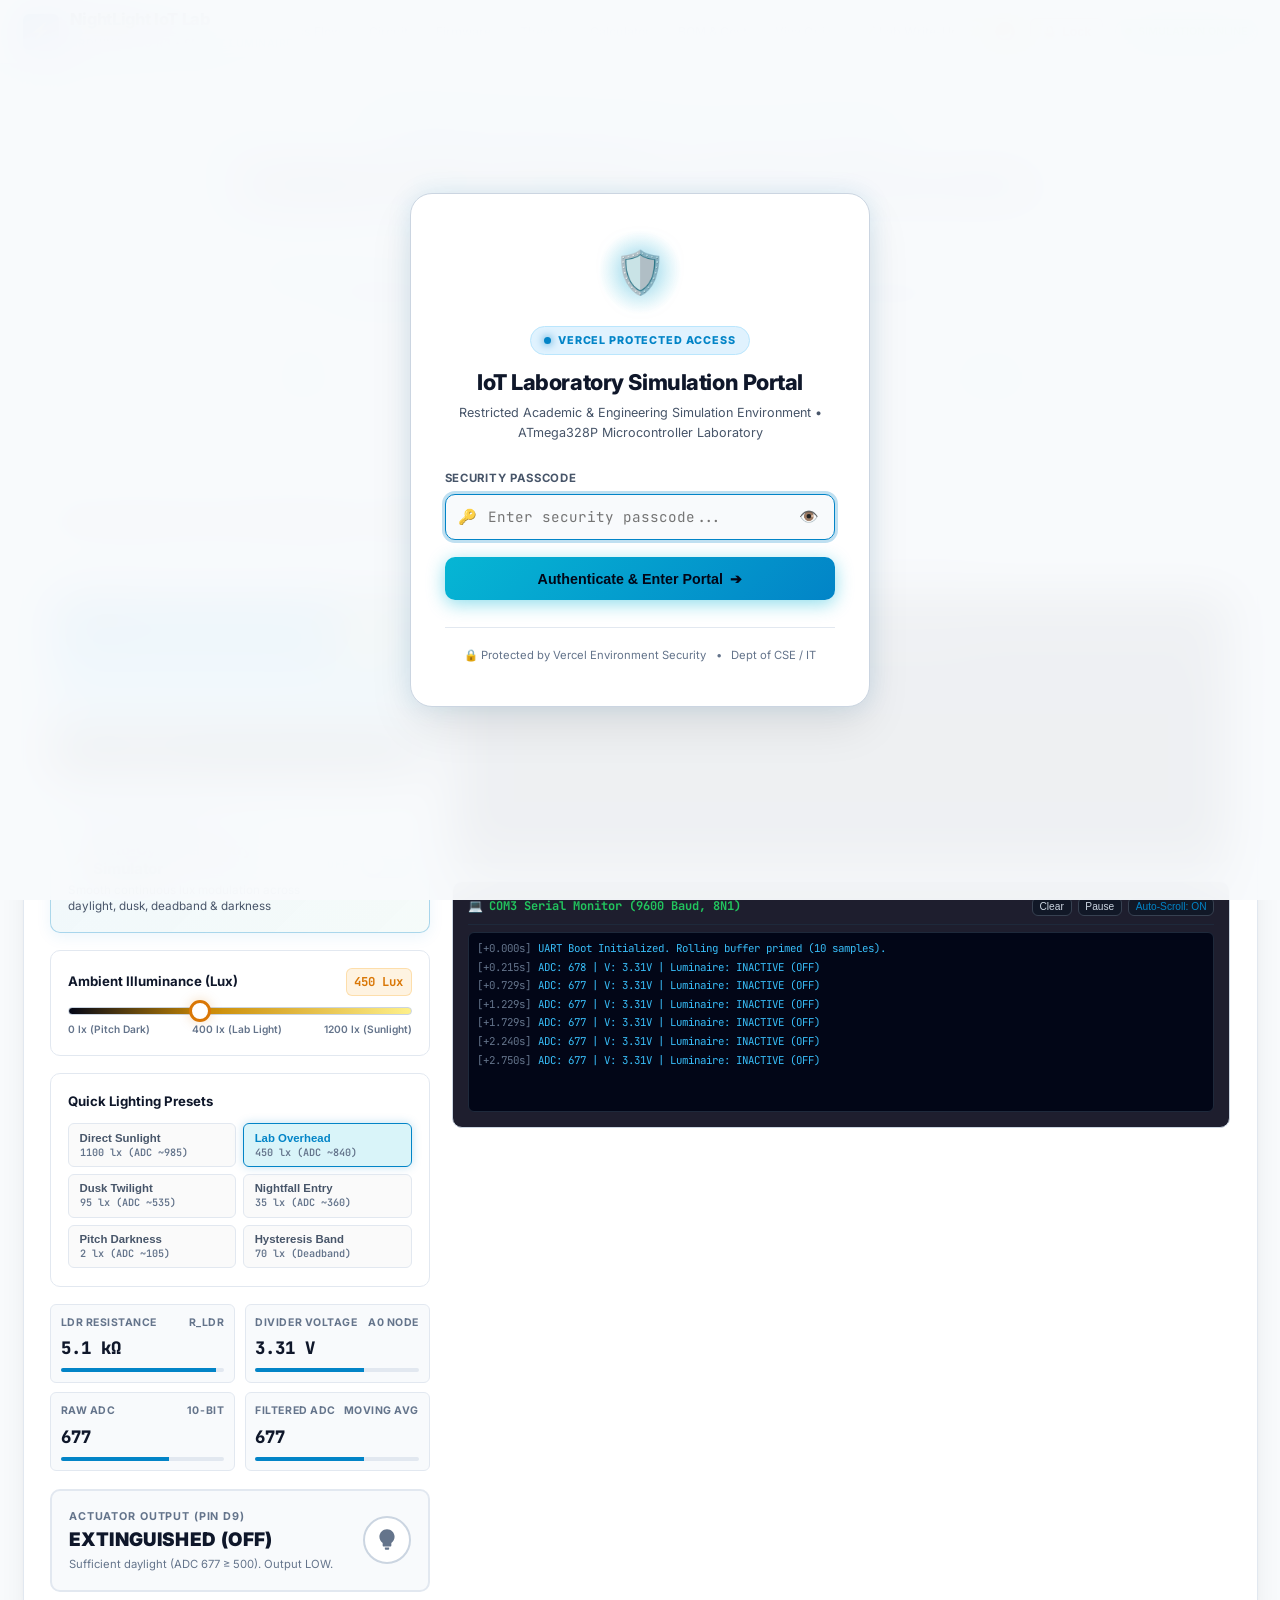
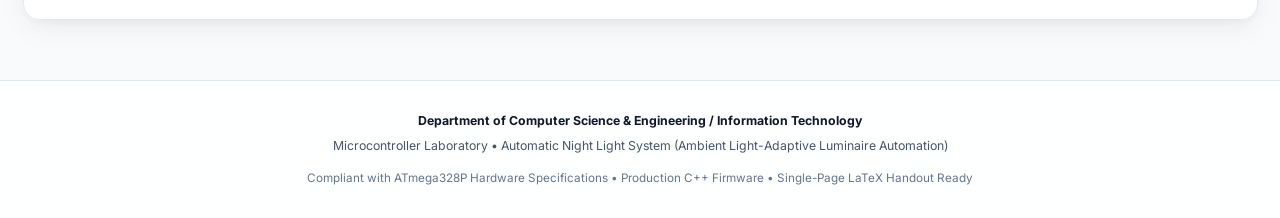
==== commit 6375509b: "feat(security): add portal security login gate, Vercel env integration, free PDF viewer and protecte" ====
--- a/Project_Automatic_Night_Light/web_simulation/index.html
+++ b/Project_Automatic_Night_Light/web_simulation/index.html
@@ -12,6 +12,46 @@
 </head>
 <body>
 
+  <!-- CYBER SECURITY LOGIN GATE OVERLAY -->
+  <div id="security-login-overlay" class="security-overlay">
+    <div class="security-card">
+      <div class="security-shield-beacon">
+        <div class="shield-pulse"></div>
+        <span class="shield-icon">🛡️</span>
+      </div>
+      <div class="security-badge">
+        <span class="badge-dot"></span> VERCEL PROTECTED ACCESS
+      </div>
+      <h2 class="security-title">IoT Laboratory Simulation Portal</h2>
+      <p class="security-desc">Restricted Academic &amp; Engineering Simulation Environment • ATmega328P Microcontroller Laboratory</p>
+      
+      <form id="portal-login-form" class="security-form" onsubmit="return false;">
+        <div class="security-input-group">
+          <label for="portal-pass-input">Security Passcode</label>
+          <div class="input-with-icon">
+            <span class="field-icon">🔑</span>
+            <input type="password" id="portal-pass-input" placeholder="Enter security passcode..." autocomplete="current-password" required autofocus>
+            <button type="button" class="btn-toggle-eye" id="btn-toggle-portal-eye" title="Show/Hide Passcode">👁️</button>
+          </div>
+        </div>
+        
+        <div id="portal-login-error" class="security-error-msg" style="display: none;">
+          <span>⚠️</span> <span id="portal-error-text">Invalid security passcode. Access denied.</span>
+        </div>
+        
+        <button type="submit" id="btn-portal-login" class="btn-security-submit">
+          <span>Authenticate &amp; Enter Portal</span> ➔
+        </button>
+      </form>
+      
+      <div class="security-card-footer">
+        <span>🔒 Protected by Vercel Environment Security</span>
+        <span>•</span>
+        <span>Dept of CSE / IT</span>
+      </div>
+    </div>
+  </div>
+
   <!-- Sticky Navigation Header -->
   <header class="site-header">
     <div class="brand-wrapper">
@@ -35,6 +75,7 @@
       <a href="#" data-page="bom-section">BOM &amp; Cost</a>
       <a href="#" data-page="viva-section">Viva Quiz</a>
       <a href="#" data-page="lab-writeup"><span>📝</span> Lab Write-Up</a>
+      <a href="#" data-page="project-pdfs"><span>📑</span> Project PDFs</a>
     </nav>
 
     <div class="header-actions">
@@ -42,6 +83,9 @@
         <span class="theme-icon sun-icon">☀️</span>
         <span class="theme-icon moon-icon">🌙</span>
         <span class="theme-slider"></span>
+      </button>
+      <button id="btn-lock-portal" class="btn-lock-portal" title="Lock Portal / Sign Out">
+        <span>🔒</span> <span class="lock-lbl">Lock</span>
       </button>
       <div class="badge-status">
         <div class="badge-pulse"></div>
@@ -1232,6 +1276,120 @@
       </div>
     </section>
 
+    <!-- PAGE 10: OFFICIAL PROJECT PDFS & ENGINEERING DOCUMENTS -->
+    <section id="project-pdfs" class="glass-section page-section">
+      <div class="section-header">
+        <div class="section-title-group">
+          <h2><span>📑</span> Official Project PDFs &amp; Engineering Documents</h2>
+          <p>
+            Official LaTeX-compiled documents prepared for academic submission, laboratory examination, and circuit reproduction.
+            <strong>Free in-browser viewing</strong> is open for all documents. Downloading the official high-resolution PDF files requires the download passcode.
+          </p>
+        </div>
+        <div class="doc-security-pill">
+          <span>🛡️</span> Viewing: <strong>Free</strong> &nbsp;|&nbsp; Download: <strong>Passcode Protected</strong>
+        </div>
+      </div>
+
+      <!-- PDF Documents Grid -->
+      <div class="pdf-cards-grid">
+
+        <!-- Document Card 1 -->
+        <div class="pdf-card">
+          <div class="pdf-card-top">
+            <div class="pdf-type-badge badge-primary">Comprehensive Report</div>
+            <span class="pdf-size-tag">1.98 MB • LaTeX</span>
+          </div>
+          <div class="pdf-card-body">
+            <div class="pdf-icon-wrapper">
+              <span class="pdf-icon">📘</span>
+            </div>
+            <h3 class="pdf-card-title">Project Automatic Night Light Report</h3>
+            <p class="pdf-card-desc">
+              Comprehensive 15+ page engineering documentation including semiconductor photoconductivity physics, 10-bit SAR ADC equations, schematic diagrams, PCB shield design, hysteresis state machine, and oscilloscope analysis.
+            </p>
+            <div class="pdf-feature-tags">
+              <span>Full Derivations</span>
+              <span>BOM &amp; Schematics</span>
+              <span>C++ Source</span>
+              <span>Scope Graphs</span>
+            </div>
+          </div>
+          <div class="pdf-card-footer">
+            <button class="btn-view-pdf" data-doc="Project_Automatic_Night_Light_Report.pdf" data-title="Comprehensive Project &amp; Engineering Report">
+              <span>👁️</span> View Free
+            </button>
+            <button class="btn-download-pdf" data-doc="Project_Automatic_Night_Light_Report.pdf" data-title="Comprehensive Project &amp; Engineering Report">
+              <span>⬇️</span> Download PDF
+            </button>
+          </div>
+        </div>
+
+        <!-- Document Card 2 -->
+        <div class="pdf-card">
+          <div class="pdf-card-top">
+            <div class="pdf-type-badge badge-accent">Exam Handout</div>
+            <span class="pdf-size-tag">371 KB • 1 Page</span>
+          </div>
+          <div class="pdf-card-body">
+            <div class="pdf-icon-wrapper">
+              <span class="pdf-icon">📄</span>
+            </div>
+            <h3 class="pdf-card-title">Single-Page Printable Code &amp; Output</h3>
+            <p class="pdf-card-desc">
+              Strictly engineered 1-page symmetric handout designed for physical laboratory submission. Contains formatted Arduino C++ code, pinout wiring matrix, 5-state observation table, viva reference questions, and teacher sign block.
+            </p>
+            <div class="pdf-feature-tags">
+              <span>Strict 1-Page Layout</span>
+              <span>A4 Print Ready</span>
+              <span>Clean Symmetry</span>
+              <span>Viva Questions</span>
+            </div>
+          </div>
+          <div class="pdf-card-footer">
+            <button class="btn-view-pdf" data-doc="Project_Printable_Code_and_Output.pdf" data-title="Single-Page Strict Printable Code &amp; Output Sheet">
+              <span>👁️</span> View Free
+            </button>
+            <button class="btn-download-pdf" data-doc="Project_Printable_Code_and_Output.pdf" data-title="Single-Page Strict Printable Code &amp; Output Sheet">
+              <span>⬇️</span> Download PDF
+            </button>
+          </div>
+        </div>
+
+        <!-- Document Card 3 -->
+        <div class="pdf-card">
+          <div class="pdf-card-top">
+            <div class="pdf-type-badge badge-emerald">Practical Guide</div>
+            <span class="pdf-size-tag">192 KB • Step-by-Step</span>
+          </div>
+          <div class="pdf-card-body">
+            <div class="pdf-icon-wrapper">
+              <span class="pdf-icon">🛠️</span>
+            </div>
+            <h3 class="pdf-card-title">Step-by-Step Procedure &amp; Wiring Guide</h3>
+            <p class="pdf-card-desc">
+              Hands-on practical walkthrough detailing component inspection, breadboard wire distribution, potential divider tapping, serial monitor calibration at 9600 baud, safety precautions, and troubleshooting decision trees.
+            </p>
+            <div class="pdf-feature-tags">
+              <span>Breadboard Steps</span>
+              <span>Wire Colors</span>
+              <span>Serial 9600 Baud</span>
+              <span>Safety Checklist</span>
+            </div>
+          </div>
+          <div class="pdf-card-footer">
+            <button class="btn-view-pdf" data-doc="Step_by_Step_Procedure_Guide.pdf" data-title="Step-by-Step Procedure &amp; Wiring Guide">
+              <span>👁️</span> View Free
+            </button>
+            <button class="btn-download-pdf" data-doc="Step_by_Step_Procedure_Guide.pdf" data-title="Step-by-Step Procedure &amp; Wiring Guide">
+              <span>⬇️</span> Download PDF
+            </button>
+          </div>
+        </div>
+
+      </div>
+    </section>
+
   </main>
 
   <!-- Interactive Toast Notification -->
@@ -1264,6 +1422,71 @@
     </div>
   </div>
 
+  <!-- Interactive In-Browser PDF Free Viewer Modal -->
+  <div id="pdf-viewer-modal" class="modal-backdrop-custom" style="display: none;">
+    <div class="pdf-viewer-dialog">
+      <div class="modal-header-bar">
+        <div class="modal-title-box">
+          <span class="modal-icon">📖</span>
+          <h3 id="pdf-modal-title">PDF Document Viewer</h3>
+          <span class="badge-free-view">Free Academic Preview</span>
+        </div>
+        <div class="modal-controls">
+          <a id="btn-open-pdf-external" href="#" target="_blank" class="btn-ctrl-action" title="Open in dedicated browser tab">
+            <span>↗</span> Open Tab
+          </a>
+          <button id="btn-close-pdf-modal" class="btn-ctrl-close" title="Close Viewer">✕</button>
+        </div>
+      </div>
+      <div class="pdf-frame-wrapper">
+        <iframe id="pdf-viewer-iframe" src="" title="PDF Document Preview" frameborder="0"></iframe>
+      </div>
+    </div>
+  </div>
+
+  <!-- Protected Download Passcode Modal -->
+  <div id="download-auth-modal" class="modal-backdrop-custom" style="display: none;">
+    <div class="download-dialog">
+      <div class="download-dialog-header">
+        <div class="download-icon-circle">
+          <span>🔒</span>
+        </div>
+        <h3>Protected Document Download</h3>
+        <p>Viewing is completely free! To download the official high-resolution PDF file, please enter the download passcode:</p>
+      </div>
+
+      <div class="download-file-preview-strip">
+        <span class="strip-icon">📄</span>
+        <div class="strip-info">
+          <strong id="download-target-title">Document Title</strong>
+          <span id="download-target-filename">filename.pdf</span>
+        </div>
+      </div>
+
+      <form id="download-auth-form" onsubmit="return false;">
+        <div class="security-input-group" style="margin-bottom: 0.85rem;">
+          <label for="download-pass-input">Download Passcode</label>
+          <div class="input-with-icon">
+            <span class="field-icon">🔑</span>
+            <input type="password" id="download-pass-input" placeholder="Enter download passcode..." autocomplete="off" required>
+            <button type="button" class="btn-toggle-eye" id="btn-toggle-download-eye" title="Show/Hide Passcode">👁️</button>
+          </div>
+        </div>
+
+        <div id="download-auth-error" class="security-error-msg" style="display: none; margin-bottom: 0.85rem;">
+          <span>⚠️</span> <span id="download-error-text">Invalid download passcode. Access denied.</span>
+        </div>
+
+        <div class="modal-btn-row">
+          <button type="button" id="btn-cancel-download" class="btn-secondary-action">Cancel</button>
+          <button type="submit" id="btn-submit-download" class="btn-primary-action">
+            <span>Verify &amp; Download</span> ➔
+          </button>
+        </div>
+      </form>
+    </div>
+  </div>
+
   <script src="app.js"></script>
 </body>
 </html>
--- a/Project_Automatic_Night_Light/web_simulation/style.css
+++ b/Project_Automatic_Night_Light/web_simulation/style.css
@@ -3742,5 +3742,803 @@
   }
 }
 
-
-
+/* ==============================================================================
+   CYBER-SECURITY LOGIN GATE OVERLAY
+   Restricted Access Authentication with Vercel Environment Protection
+   ============================================================================== */
+.security-overlay {
+  position: fixed;
+  inset: 0;
+  z-index: 10000;
+  background: rgba(3, 7, 18, 0.95);
+  backdrop-filter: blur(24px);
+  -webkit-backdrop-filter: blur(24px);
+  display: flex;
+  align-items: center;
+  justify-content: center;
+  padding: 1.5rem;
+  transition: opacity 0.4s cubic-bezier(0.4, 0, 0.2, 1), visibility 0.4s ease;
+}
+
+[data-theme="light"] .security-overlay {
+  background: rgba(248, 250, 252, 0.96);
+}
+
+.security-overlay.unlocked {
+  opacity: 0;
+  visibility: hidden;
+  pointer-events: none;
+}
+
+.security-card {
+  background: var(--bg-card);
+  border: 1.5px solid var(--border-highlight);
+  border-radius: 22px;
+  padding: 2.75rem 2.25rem;
+  max-width: 460px;
+  width: 100%;
+  box-shadow: 0 25px 60px rgba(0, 0, 0, 0.6), 0 0 35px rgba(6, 182, 212, 0.18);
+  text-align: center;
+  position: relative;
+  overflow: hidden;
+  animation: cardFadeIn 0.4s ease-out;
+}
+
+[data-theme="light"] .security-card {
+  background: #ffffff;
+  border-color: #cbd5e1;
+  box-shadow: 0 20px 45px rgba(0, 0, 0, 0.08), 0 0 25px rgba(2, 132, 199, 0.12);
+}
+
+@keyframes cardFadeIn {
+  from {
+    opacity: 0;
+    transform: scale(0.94) translateY(12px);
+  }
+  to {
+    opacity: 1;
+    transform: scale(1) translateY(0);
+  }
+}
+
+.security-shield-beacon {
+  position: relative;
+  width: 72px;
+  height: 72px;
+  margin: 0 auto 1.25rem auto;
+  display: flex;
+  align-items: center;
+  justify-content: center;
+}
+
+.shield-pulse {
+  position: absolute;
+  inset: -6px;
+  border-radius: 50%;
+  background: radial-gradient(circle, rgba(6, 182, 212, 0.3) 0%, transparent 70%);
+  animation: beaconPulse 2s infinite ease-in-out;
+}
+
+@keyframes beaconPulse {
+  0%, 100% {
+    transform: scale(1);
+    opacity: 0.6;
+  }
+  50% {
+    transform: scale(1.3);
+    opacity: 1;
+  }
+}
+
+.shield-icon {
+  font-size: 2.8rem;
+  position: relative;
+  z-index: 1;
+  filter: drop-shadow(0 0 12px var(--accent-cyan-glow));
+}
+
+.security-badge {
+  display: inline-flex;
+  align-items: center;
+  gap: 0.45rem;
+  padding: 0.3rem 0.85rem;
+  border-radius: 9999px;
+  font-size: 0.72rem;
+  font-weight: 800;
+  letter-spacing: 0.08em;
+  text-transform: uppercase;
+  background: rgba(6, 182, 212, 0.12);
+  color: var(--accent-cyan);
+  border: 1px solid rgba(6, 182, 212, 0.3);
+  margin-bottom: 0.9rem;
+}
+
+[data-theme="light"] .security-badge {
+  background: #e0f2fe;
+  color: #0284c7;
+  border-color: #bae6fd;
+}
+
+.badge-dot {
+  width: 7px;
+  height: 7px;
+  border-radius: 50%;
+  background: var(--accent-cyan);
+  box-shadow: 0 0 8px var(--accent-cyan);
+}
+
+.security-title {
+  font-size: 1.45rem;
+  font-weight: 800;
+  color: var(--text-primary);
+  line-height: 1.3;
+  margin-bottom: 0.45rem;
+}
+
+[data-theme="light"] .security-title {
+  color: #0f172a;
+}
+
+.security-desc {
+  font-size: 0.84rem;
+  color: var(--text-secondary);
+  line-height: 1.55;
+  margin-bottom: 1.75rem;
+}
+
+[data-theme="light"] .security-desc {
+  color: #475569;
+}
+
+.security-form {
+  display: flex;
+  flex-direction: column;
+  gap: 1.15rem;
+  text-align: left;
+}
+
+.security-input-group label {
+  display: block;
+  font-size: 0.76rem;
+  font-weight: 700;
+  text-transform: uppercase;
+  letter-spacing: 0.06em;
+  color: var(--text-secondary);
+  margin-bottom: 0.45rem;
+}
+
+[data-theme="light"] .security-input-group label {
+  color: #475569;
+}
+
+.input-with-icon {
+  position: relative;
+  display: flex;
+  align-items: center;
+}
+
+.field-icon {
+  position: absolute;
+  left: 0.9rem;
+  font-size: 1rem;
+  pointer-events: none;
+  opacity: 0.85;
+}
+
+.input-with-icon input {
+  width: 100%;
+  padding: 0.85rem 3.2rem 0.85rem 2.8rem;
+  background: var(--terminal-bg);
+  border: 1.5px solid var(--border-subtle);
+  border-radius: var(--radius-md);
+  color: var(--text-primary);
+  font-family: var(--font-mono);
+  font-size: 0.95rem;
+  transition: all 0.2s ease;
+}
+
+[data-theme="light"] .input-with-icon input {
+  background: #f8fafc;
+  border-color: #cbd5e1;
+  color: #0f172a;
+}
+
+.input-with-icon input:focus {
+  border-color: var(--accent-cyan);
+  box-shadow: 0 0 0 3px var(--accent-cyan-glow);
+  outline: none;
+}
+
+.btn-toggle-eye {
+  position: absolute;
+  right: 0.75rem;
+  background: transparent;
+  border: none;
+  font-size: 1.05rem;
+  cursor: pointer;
+  padding: 0.35rem;
+  color: var(--text-muted);
+  transition: color 0.2s ease;
+  line-height: 1;
+}
+
+.btn-toggle-eye:hover {
+  color: var(--text-primary);
+}
+
+.security-error-msg {
+  background: rgba(244, 63, 94, 0.12);
+  border: 1px solid rgba(244, 63, 94, 0.4);
+  color: #f43f5e;
+  border-radius: var(--radius-sm);
+  padding: 0.65rem 0.85rem;
+  font-size: 0.82rem;
+  font-weight: 600;
+  display: flex;
+  align-items: center;
+  gap: 0.5rem;
+  animation: shakeError 0.35s ease;
+}
+
+@keyframes shakeError {
+  0%, 100% { transform: translateX(0); }
+  20%, 60% { transform: translateX(-7px); }
+  40%, 80% { transform: translateX(7px); }
+}
+
+.btn-security-submit {
+  width: 100%;
+  padding: 0.9rem 1.5rem;
+  background: linear-gradient(135deg, #06b6d4, #0284c7);
+  border: none;
+  border-radius: var(--radius-md);
+  color: #020617;
+  font-weight: 800;
+  font-size: 0.95rem;
+  cursor: pointer;
+  display: flex;
+  align-items: center;
+  justify-content: center;
+  gap: 0.5rem;
+  transition: all 0.2s ease;
+  box-shadow: 0 4px 18px rgba(6, 182, 212, 0.45);
+}
+
+.btn-security-submit:hover {
+  transform: translateY(-2px);
+  box-shadow: 0 6px 24px rgba(6, 182, 212, 0.6);
+}
+
+.security-card-footer {
+  margin-top: 1.75rem;
+  padding-top: 1.25rem;
+  border-top: 1px solid var(--border-subtle);
+  display: flex;
+  justify-content: center;
+  gap: 0.65rem;
+  font-size: 0.75rem;
+  color: var(--text-muted);
+}
+
+/* Header Lock Portal Button */
+.btn-lock-portal {
+  background: rgba(244, 63, 94, 0.12);
+  border: 1px solid rgba(244, 63, 94, 0.35);
+  color: #f43f5e;
+  padding: 0.4rem 0.75rem;
+  border-radius: var(--radius-sm);
+  font-size: 0.82rem;
+  font-weight: 700;
+  cursor: pointer;
+  display: inline-flex;
+  align-items: center;
+  gap: 0.35rem;
+  transition: all var(--transition-fast);
+}
+
+.btn-lock-portal:hover {
+  background: #f43f5e;
+  color: #ffffff;
+  box-shadow: 0 0 12px var(--accent-rose-glow);
+}
+
+/* Document Security Pill */
+.doc-security-pill {
+  background: rgba(16, 185, 129, 0.12);
+  border: 1px solid rgba(16, 185, 129, 0.35);
+  color: var(--accent-emerald);
+  font-size: 0.82rem;
+  font-weight: 600;
+  padding: 0.45rem 1rem;
+  border-radius: 9999px;
+  display: inline-flex;
+  align-items: center;
+  gap: 0.45rem;
+}
+
+[data-theme="light"] .doc-security-pill {
+  background: #ecfdf5;
+  color: #059669;
+  border-color: #a7f3d0;
+}
+
+/* ==============================================================================
+   OFFICIAL PROJECT PDFS LIBRARY SECTION
+   Grid Cards, Viewer Modal, Download Authorization Dialog
+   ============================================================================== */
+.pdf-cards-grid {
+  display: grid;
+  grid-template-columns: repeat(auto-fit, minmax(320px, 1fr));
+  gap: 1.75rem;
+  margin-top: 1.75rem;
+}
+
+.pdf-card {
+  background: var(--bg-card);
+  border: 1.5px solid var(--border-subtle);
+  border-radius: var(--radius-lg);
+  display: flex;
+  flex-direction: column;
+  overflow: hidden;
+  transition: all var(--transition-normal);
+  box-shadow: var(--shadow-card);
+}
+
+[data-theme="light"] .pdf-card {
+  background: #ffffff;
+  border-color: #cbd5e1;
+  box-shadow: 0 8px 25px rgba(0, 0, 0, 0.05);
+}
+
+.pdf-card:hover {
+  border-color: var(--accent-cyan);
+  transform: translateY(-4px);
+  box-shadow: 0 16px 36px rgba(0, 0, 0, 0.45), 0 0 20px var(--accent-cyan-glow);
+}
+
+.pdf-card-top {
+  display: flex;
+  justify-content: space-between;
+  align-items: center;
+  padding: 1rem 1.4rem;
+  border-bottom: 1px solid var(--border-subtle);
+  background: rgba(2, 6, 23, 0.45);
+}
+
+[data-theme="light"] .pdf-card-top {
+  background: #f8fafc;
+  border-color: #e2e8f0;
+}
+
+.pdf-type-badge {
+  font-size: 0.72rem;
+  font-weight: 800;
+  text-transform: uppercase;
+  letter-spacing: 0.06em;
+  padding: 0.25rem 0.65rem;
+  border-radius: 9999px;
+}
+
+.pdf-type-badge.badge-primary {
+  background: rgba(6, 182, 212, 0.15);
+  color: var(--accent-cyan);
+  border: 1px solid rgba(6, 182, 212, 0.3);
+}
+
+.pdf-type-badge.badge-accent {
+  background: rgba(245, 158, 11, 0.15);
+  color: var(--accent-amber);
+  border: 1px solid rgba(245, 158, 11, 0.3);
+}
+
+.pdf-type-badge.badge-emerald {
+  background: rgba(16, 185, 129, 0.15);
+  color: var(--accent-emerald);
+  border: 1px solid rgba(16, 185, 129, 0.3);
+}
+
+.pdf-size-tag {
+  font-size: 0.75rem;
+  font-family: var(--font-mono);
+  color: var(--text-muted);
+}
+
+.pdf-card-body {
+  padding: 1.5rem;
+  flex: 1;
+  display: flex;
+  flex-direction: column;
+}
+
+.pdf-icon-wrapper {
+  font-size: 2.3rem;
+  margin-bottom: 0.85rem;
+  line-height: 1;
+}
+
+.pdf-card-title {
+  font-size: 1.2rem;
+  font-weight: 800;
+  color: var(--text-primary);
+  margin-bottom: 0.65rem;
+  line-height: 1.35;
+}
+
+[data-theme="light"] .pdf-card-title {
+  color: #0f172a;
+}
+
+.pdf-card-desc {
+  font-size: 0.88rem;
+  color: var(--text-secondary);
+  line-height: 1.6;
+  margin-bottom: 1.35rem;
+  flex: 1;
+}
+
+[data-theme="light"] .pdf-card-desc {
+  color: #475569;
+}
+
+.pdf-feature-tags {
+  display: flex;
+  gap: 0.45rem;
+  flex-wrap: wrap;
+  margin-bottom: 0.5rem;
+}
+
+.pdf-feature-tags span {
+  font-size: 0.72rem;
+  padding: 0.2rem 0.55rem;
+  border-radius: 6px;
+  background: rgba(255, 255, 255, 0.04);
+  color: var(--text-muted);
+  border: 1px solid var(--border-subtle);
+  font-family: var(--font-mono);
+}
+
+[data-theme="light"] .pdf-feature-tags span {
+  background: #f1f5f9;
+  color: #475569;
+  border-color: #cbd5e1;
+}
+
+.pdf-card-footer {
+  padding: 1.1rem 1.4rem;
+  border-top: 1px solid var(--border-subtle);
+  display: grid;
+  grid-template-columns: 1fr 1fr;
+  gap: 0.75rem;
+  background: rgba(2, 6, 23, 0.3);
+}
+
+[data-theme="light"] .pdf-card-footer {
+  background: #f8fafc;
+  border-color: #e2e8f0;
+}
+
+.btn-view-pdf {
+  padding: 0.65rem 1rem;
+  border-radius: var(--radius-sm);
+  border: 1.5px solid var(--accent-cyan);
+  background: transparent;
+  color: var(--accent-cyan);
+  font-weight: 700;
+  font-size: 0.84rem;
+  cursor: pointer;
+  display: flex;
+  align-items: center;
+  justify-content: center;
+  gap: 0.4rem;
+  transition: all 0.2s ease;
+}
+
+.btn-view-pdf:hover {
+  background: var(--accent-cyan);
+  color: #020617;
+  box-shadow: 0 0 15px var(--accent-cyan-glow);
+}
+
+.btn-download-pdf {
+  padding: 0.65rem 1rem;
+  border-radius: var(--radius-sm);
+  border: none;
+  background: linear-gradient(135deg, #10b981, #059669);
+  color: #ffffff;
+  font-weight: 700;
+  font-size: 0.84rem;
+  cursor: pointer;
+  display: flex;
+  align-items: center;
+  justify-content: center;
+  gap: 0.4rem;
+  transition: all 0.2s ease;
+  box-shadow: 0 2px 10px rgba(16, 185, 129, 0.35);
+}
+
+.btn-download-pdf:hover {
+  transform: translateY(-1px);
+  box-shadow: 0 4px 16px rgba(16, 185, 129, 0.55);
+}
+
+/* ==============================================================================
+   CUSTOM MODALS: PDF VIEWER & PROTECTED DOWNLOAD DIALOG
+   ============================================================================== */
+.modal-backdrop-custom {
+  position: fixed;
+  inset: 0;
+  z-index: 9999;
+  background: rgba(2, 6, 23, 0.88);
+  backdrop-filter: blur(14px);
+  -webkit-backdrop-filter: blur(14px);
+  display: flex;
+  align-items: center;
+  justify-content: center;
+  padding: 1.25rem;
+  animation: modalFadeIn 0.25s ease;
+}
+
+@keyframes modalFadeIn {
+  from { opacity: 0; }
+  to { opacity: 1; }
+}
+
+/* Fullscreen PDF Viewer Dialog */
+.pdf-viewer-dialog {
+  background: var(--bg-card);
+  border: 1.5px solid var(--border-highlight);
+  border-radius: var(--radius-lg);
+  width: 100%;
+  max-width: 1120px;
+  height: 90vh;
+  display: flex;
+  flex-direction: column;
+  overflow: hidden;
+  box-shadow: 0 25px 60px rgba(0, 0, 0, 0.7);
+}
+
+[data-theme="light"] .pdf-viewer-dialog {
+  background: #ffffff;
+  border-color: #cbd5e1;
+}
+
+.modal-header-bar {
+  padding: 0.85rem 1.4rem;
+  background: var(--bg-secondary);
+  border-bottom: 1px solid var(--border-subtle);
+  display: flex;
+  justify-content: space-between;
+  align-items: center;
+}
+
+[data-theme="light"] .modal-header-bar {
+  background: #f8fafc;
+  border-color: #e2e8f0;
+}
+
+.modal-title-box {
+  display: flex;
+  align-items: center;
+  gap: 0.65rem;
+}
+
+.modal-title-box h3 {
+  font-size: 1.05rem;
+  font-weight: 700;
+  color: var(--text-primary);
+}
+
+.badge-free-view {
+  font-size: 0.7rem;
+  font-weight: 700;
+  padding: 0.2rem 0.55rem;
+  border-radius: 9999px;
+  background: rgba(16, 185, 129, 0.15);
+  color: var(--accent-emerald);
+  border: 1px solid rgba(16, 185, 129, 0.3);
+}
+
+.modal-controls {
+  display: flex;
+  align-items: center;
+  gap: 0.65rem;
+}
+
+.btn-ctrl-action {
+  display: inline-flex;
+  align-items: center;
+  gap: 0.35rem;
+  padding: 0.4rem 0.85rem;
+  font-size: 0.8rem;
+  font-weight: 600;
+  border-radius: var(--radius-sm);
+  background: var(--bg-card);
+  color: var(--text-primary);
+  border: 1px solid var(--border-subtle);
+  text-decoration: none;
+  transition: all 0.2s ease;
+}
+
+.btn-ctrl-action:hover {
+  border-color: var(--accent-cyan);
+  color: var(--accent-cyan);
+}
+
+.btn-ctrl-close {
+  width: 32px;
+  height: 32px;
+  border-radius: 50%;
+  border: 1px solid var(--border-subtle);
+  background: transparent;
+  color: var(--text-muted);
+  cursor: pointer;
+  display: flex;
+  align-items: center;
+  justify-content: center;
+  font-size: 0.95rem;
+  transition: all 0.2s ease;
+}
+
+.btn-ctrl-close:hover {
+  background: rgba(244, 63, 94, 0.15);
+  color: #f43f5e;
+  border-color: #f43f5e;
+}
+
+.pdf-frame-wrapper {
+  flex: 1;
+  width: 100%;
+  height: 100%;
+  background: #323639;
+  overflow: hidden;
+}
+
+.pdf-frame-wrapper iframe {
+  width: 100%;
+  height: 100%;
+  border: none;
+}
+
+/* Protected Download Dialog */
+.download-dialog {
+  background: var(--bg-card);
+  border: 1.5px solid var(--border-highlight);
+  border-radius: var(--radius-lg);
+  padding: 2.25rem 2rem;
+  max-width: 460px;
+  width: 100%;
+  box-shadow: 0 25px 60px rgba(0, 0, 0, 0.6);
+  text-align: center;
+  animation: cardFadeIn 0.3s ease;
+}
+
+[data-theme="light"] .download-dialog {
+  background: #ffffff;
+  border-color: #cbd5e1;
+}
+
+.download-icon-circle {
+  width: 58px;
+  height: 58px;
+  border-radius: 50%;
+  background: rgba(16, 185, 129, 0.12);
+  border: 1.5px solid rgba(16, 185, 129, 0.35);
+  margin: 0 auto 1rem auto;
+  display: flex;
+  align-items: center;
+  justify-content: center;
+  font-size: 1.8rem;
+}
+
+.download-dialog-header h3 {
+  font-size: 1.3rem;
+  font-weight: 800;
+  color: var(--text-primary);
+  margin-bottom: 0.4rem;
+}
+
+.download-dialog-header p {
+  font-size: 0.84rem;
+  color: var(--text-secondary);
+  line-height: 1.55;
+  margin-bottom: 1.25rem;
+}
+
+.download-file-preview-strip {
+  background: var(--bg-secondary);
+  border: 1px solid var(--border-subtle);
+  border-radius: var(--radius-sm);
+  padding: 0.75rem 1rem;
+  display: flex;
+  align-items: center;
+  gap: 0.75rem;
+  text-align: left;
+  margin-bottom: 1.25rem;
+}
+
+[data-theme="light"] .download-file-preview-strip {
+  background: #f8fafc;
+  border-color: #e2e8f0;
+}
+
+.strip-icon {
+  font-size: 1.6rem;
+}
+
+.strip-info strong {
+  display: block;
+  font-size: 0.88rem;
+  color: var(--text-primary);
+  line-height: 1.3;
+}
+
+.strip-info span {
+  display: block;
+  font-size: 0.76rem;
+  font-family: var(--font-mono);
+  color: var(--text-muted);
+}
+
+.modal-btn-row {
+  display: grid;
+  grid-template-columns: 1fr 1.6fr;
+  gap: 0.75rem;
+  margin-top: 1.25rem;
+}
+
+.btn-secondary-action {
+  padding: 0.75rem 1rem;
+  border-radius: var(--radius-sm);
+  background: transparent;
+  border: 1px solid var(--border-subtle);
+  color: var(--text-secondary);
+  font-weight: 600;
+  cursor: pointer;
+  transition: all 0.2s ease;
+}
+
+.btn-secondary-action:hover {
+  background: var(--bg-secondary);
+  color: var(--text-primary);
+}
+
+.btn-primary-action {
+  padding: 0.75rem 1rem;
+  border-radius: var(--radius-sm);
+  background: linear-gradient(135deg, #10b981, #059669);
+  border: none;
+  color: #ffffff;
+  font-weight: 700;
+  cursor: pointer;
+  display: flex;
+  align-items: center;
+  justify-content: center;
+  gap: 0.4rem;
+  transition: all 0.2s ease;
+  box-shadow: 0 4px 14px rgba(16, 185, 129, 0.4);
+}
+
+.btn-primary-action:hover {
+  transform: translateY(-1px);
+  box-shadow: 0 6px 18px rgba(16, 185, 129, 0.55);
+}
+
+@media (max-width: 640px) {
+  .security-card,
+  .download-dialog {
+    padding: 2rem 1.4rem;
+  }
+  .pdf-cards-grid {
+    grid-template-columns: 1fr;
+  }
+  .pdf-viewer-dialog {
+    height: 96vh;
+  }
+  .btn-lock-portal .lock-lbl {
+    display: none;
+  }
+}
+
+
+
+
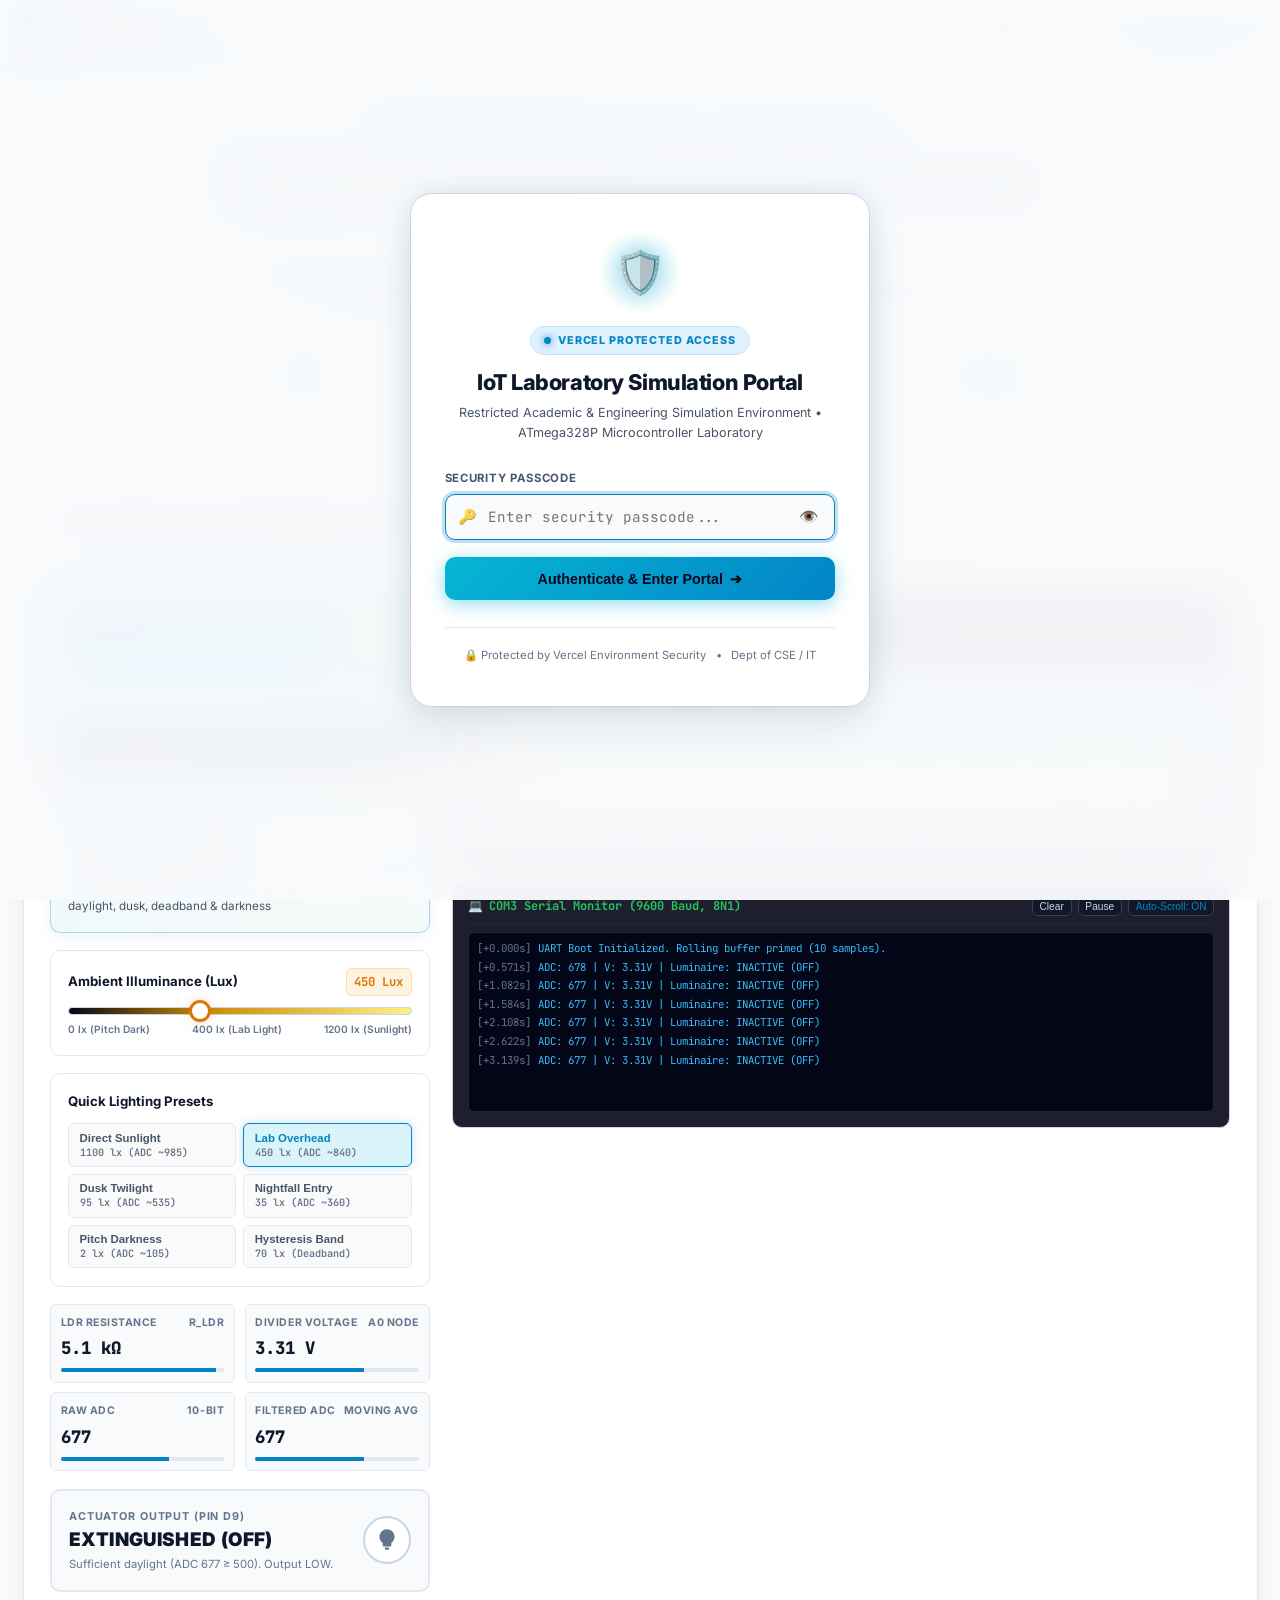
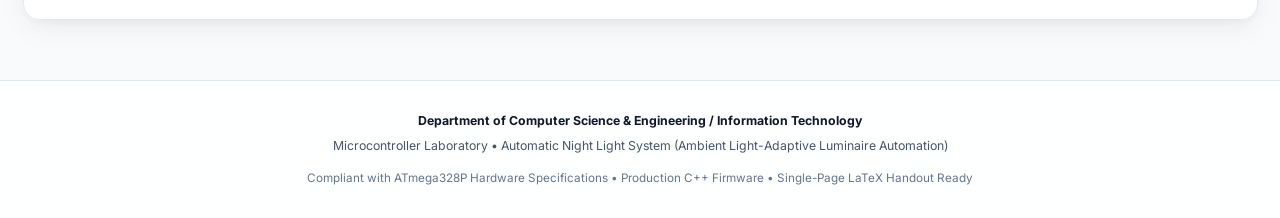
==== commit f6910dd2: "feat(drm): add HTML5 canvas PDF rendering, remove native download/print toolbars, anti-screenshot pr" ====
--- a/Project_Automatic_Night_Light/web_simulation/index.html
+++ b/Project_Automatic_Night_Light/web_simulation/index.html
@@ -9,6 +9,8 @@
   <link rel="preconnect" href="https://fonts.googleapis.com">
   <link rel="preconnect" href="https://fonts.gstatic.com" crossorigin>
   <link href="https://fonts.googleapis.com/css2?family=Inter:wght@400;500;600;700;800;900&family=JetBrains+Mono:wght@400;500;700&display=swap" rel="stylesheet">
+  <!-- Mozilla PDF.js Library for Custom DRM Canvas Rendering (Disables native PDF print/download toolbars) -->
+  <script src="https://cdnjs.cloudflare.com/ajax/libs/pdf.js/3.11.174/pdf.min.js"></script>
 </head>
 <body>
 
@@ -1422,24 +1424,50 @@
     </div>
   </div>
 
-  <!-- Interactive In-Browser PDF Free Viewer Modal -->
+  <!-- Protected In-Browser PDF DRM Free Viewer Modal -->
   <div id="pdf-viewer-modal" class="modal-backdrop-custom" style="display: none;">
-    <div class="pdf-viewer-dialog">
-      <div class="modal-header-bar">
+    <div class="pdf-viewer-dialog drm-protected-dialog">
+      <!-- DRM Header Bar -->
+      <div class="modal-header-bar drm-header-bar">
         <div class="modal-title-box">
-          <span class="modal-icon">📖</span>
-          <h3 id="pdf-modal-title">PDF Document Viewer</h3>
-          <span class="badge-free-view">Free Academic Preview</span>
+          <span class="modal-icon">🔒</span>
+          <h3 id="pdf-modal-title">Protected Document Preview</h3>
+          <span class="badge-drm-secure">🛡️ DRM Protected</span>
+          <span class="badge-no-print">🖨️ Print &amp; Download Disabled</span>
         </div>
         <div class="modal-controls">
-          <a id="btn-open-pdf-external" href="#" target="_blank" class="btn-ctrl-action" title="Open in dedicated browser tab">
-            <span>↗</span> Open Tab
-          </a>
+          <div class="drm-zoom-controls">
+            <button id="btn-drm-zoom-out" class="btn-ctrl-action" title="Zoom Out">🔍−</button>
+            <span id="drm-zoom-label" class="drm-zoom-val">100%</span>
+            <button id="btn-drm-zoom-in" class="btn-ctrl-action" title="Zoom In">🔍+</button>
+          </div>
           <button id="btn-close-pdf-modal" class="btn-ctrl-close" title="Close Viewer">✕</button>
         </div>
       </div>
-      <div class="pdf-frame-wrapper">
-        <iframe id="pdf-viewer-iframe" src="" title="PDF Document Preview" frameborder="0"></iframe>
+
+      <!-- Anti-Screenshot Privacy Shield Overlay -->
+      <div id="drm-screen-shield" class="drm-screen-shield">
+        <div class="shield-warning-box">
+          <div class="shield-warn-icon">🚫</div>
+          <h4>SCREEN CAPTURE / WINDOW BLUR DETECTED</h4>
+          <p>Security protocol activated: Content is concealed while window focus is lost to protect intellectual property.</p>
+          <span class="shield-resume-tag">Click inside window to resume viewing</span>
+        </div>
+      </div>
+
+      <!-- Scrollable Protected Canvas Pages Container -->
+      <div class="pdf-frame-wrapper drm-canvas-scroller" id="pdf-canvas-container" oncontextmenu="return false;">
+        <!-- Canvas pages with DRM watermarks rendered dynamically by PDF.js -->
+        <div class="pdf-loading-spinner" id="pdf-loading-msg">
+          <div class="spinner-ring"></div>
+          <span>Rendering Protected DRM Document...</span>
+        </div>
+      </div>
+      
+      <!-- Bottom DRM Status Bar -->
+      <div class="drm-bottom-bar">
+        <span>🔒 Read-Only DRM Preview • Printing, downloading, and copying are hardware/software restricted</span>
+        <span id="drm-page-count">Page 1 of 1</span>
       </div>
     </div>
   </div>
--- a/Project_Automatic_Night_Light/web_simulation/style.css
+++ b/Project_Automatic_Night_Light/web_simulation/style.css
@@ -4539,6 +4539,265 @@
   }
 }
 
-
-
-
+/* ==============================================================================
+   PDF DRM PROTECTED CANVAS VIEWER & ANTI-SCREENSHOT SHIELD
+   Zero Native Toolbars • Anti-Capture Focus Blur • Watermark Mesh • Print Lockdown
+   ============================================================================== */
+.drm-protected-dialog {
+  position: relative;
+  background: #111418;
+  border-color: #334155;
+}
+
+.drm-header-bar {
+  background: #181c22;
+  border-bottom: 1.5px solid #28303e;
+}
+
+[data-theme="light"] .drm-header-bar {
+  background: #f1f5f9;
+  border-color: #cbd5e1;
+}
+
+.badge-drm-secure {
+  font-size: 0.72rem;
+  font-weight: 800;
+  padding: 0.22rem 0.65rem;
+  border-radius: 9999px;
+  background: rgba(6, 182, 212, 0.15);
+  color: var(--accent-cyan);
+  border: 1px solid rgba(6, 182, 212, 0.35);
+}
+
+.badge-no-print {
+  font-size: 0.72rem;
+  font-weight: 800;
+  padding: 0.22rem 0.65rem;
+  border-radius: 9999px;
+  background: rgba(244, 63, 94, 0.15);
+  color: #f43f5e;
+  border: 1px solid rgba(244, 63, 94, 0.35);
+}
+
+.drm-zoom-controls {
+  display: flex;
+  align-items: center;
+  gap: 0.4rem;
+}
+
+.drm-zoom-val {
+  font-family: var(--font-mono);
+  font-size: 0.8rem;
+  font-weight: 700;
+  color: var(--text-primary);
+  min-width: 44px;
+  text-align: center;
+}
+
+/* Scrollable DRM Canvas Container */
+.drm-canvas-scroller {
+  flex: 1;
+  overflow-y: auto;
+  overflow-x: auto;
+  background: #1e2227;
+  display: flex;
+  flex-direction: column;
+  align-items: center;
+  gap: 1.75rem;
+  padding: 2rem 1rem;
+  position: relative;
+  user-select: none !important;
+  -webkit-user-select: none !important;
+  -moz-user-select: none !important;
+  -ms-user-select: none !important;
+  -webkit-touch-callout: none !important;
+}
+
+[data-theme="light"] .drm-canvas-scroller {
+  background: #e2e8f0;
+}
+
+.pdf-page-wrapper {
+  position: relative;
+  box-shadow: 0 12px 35px rgba(0, 0, 0, 0.55);
+  border-radius: 4px;
+  overflow: hidden;
+  background: #ffffff;
+  line-height: 0;
+  max-width: 100%;
+}
+
+.pdf-page-canvas {
+  display: block;
+  max-width: 100%;
+  height: auto;
+  pointer-events: none;
+}
+
+/* Repeating Diagonal DRM Watermark Mesh */
+.pdf-drm-watermark {
+  position: absolute;
+  inset: 0;
+  pointer-events: none;
+  z-index: 10;
+  overflow: hidden;
+  background-image: repeating-linear-gradient(
+    -45deg,
+    transparent,
+    transparent 140px,
+    rgba(220, 38, 38, 0.05) 140px,
+    rgba(220, 38, 38, 0.05) 280px
+  );
+  display: flex;
+  flex-direction: column;
+  justify-content: space-around;
+  padding: 2rem;
+  transform: rotate(-15deg) scale(1.15);
+}
+
+.watermark-row {
+  display: flex;
+  justify-content: space-around;
+  font-family: var(--font-mono);
+  font-size: 0.95rem;
+  font-weight: 800;
+  color: rgba(220, 38, 38, 0.12);
+  letter-spacing: 0.15em;
+  white-space: nowrap;
+  user-select: none;
+}
+
+/* Anti-Screenshot Privacy Shield Overlay */
+.drm-screen-shield {
+  position: absolute;
+  inset: 0;
+  z-index: 80;
+  background: rgba(3, 7, 18, 0.98);
+  backdrop-filter: blur(35px);
+  -webkit-backdrop-filter: blur(35px);
+  display: none;
+  align-items: center;
+  justify-content: center;
+  text-align: center;
+  padding: 2rem;
+  transition: opacity 0.2s ease;
+}
+
+.drm-screen-shield.active {
+  display: flex !important;
+}
+
+.shield-warning-box {
+  max-width: 480px;
+  padding: 2.5rem 2rem;
+  background: rgba(15, 23, 42, 0.92);
+  border: 2px solid #f43f5e;
+  border-radius: 18px;
+  box-shadow: 0 0 50px rgba(244, 63, 94, 0.35);
+  text-align: center;
+}
+
+.shield-warn-icon {
+  font-size: 3.5rem;
+  margin-bottom: 1rem;
+  filter: drop-shadow(0 0 12px rgba(244, 63, 94, 0.6));
+}
+
+.shield-warning-box h4 {
+  font-size: 1.25rem;
+  font-weight: 900;
+  color: #f43f5e;
+  margin-bottom: 0.6rem;
+  letter-spacing: 0.04em;
+}
+
+.shield-warning-box p {
+  font-size: 0.88rem;
+  color: #cbd5e1;
+  line-height: 1.6;
+  margin-bottom: 1.4rem;
+}
+
+.shield-resume-tag {
+  display: inline-block;
+  font-size: 0.78rem;
+  font-weight: 700;
+  color: #38bdf8;
+  background: rgba(56, 189, 248, 0.12);
+  padding: 0.4rem 1rem;
+  border-radius: 9999px;
+  border: 1px solid rgba(56, 189, 248, 0.35);
+}
+
+/* DRM Bottom Bar */
+.drm-bottom-bar {
+  padding: 0.55rem 1.4rem;
+  background: #181c22;
+  border-top: 1px solid #28303e;
+  display: flex;
+  justify-content: space-between;
+  align-items: center;
+  font-size: 0.76rem;
+  color: var(--text-muted);
+}
+
+[data-theme="light"] .drm-bottom-bar {
+  background: #f1f5f9;
+  border-color: #cbd5e1;
+  color: #475569;
+}
+
+.pdf-loading-spinner {
+  display: flex;
+  flex-direction: column;
+  align-items: center;
+  justify-content: center;
+  gap: 1rem;
+  padding: 4rem 2rem;
+  color: var(--accent-cyan);
+  font-weight: 700;
+  font-size: 0.92rem;
+}
+
+.spinner-ring {
+  width: 44px;
+  height: 44px;
+  border: 3px solid rgba(6, 182, 212, 0.2);
+  border-top-color: var(--accent-cyan);
+  border-radius: 50%;
+  animation: spinRing 0.8s linear infinite;
+}
+
+@keyframes spinRing {
+  to { transform: rotate(360deg); }
+}
+
+/* ==============================================================================
+   STRICT PRINT LOCKDOWN
+   Completely blanks out pages when printing is initiated
+   ============================================================================== */
+@media print {
+  body * {
+    display: none !important;
+    visibility: hidden !important;
+  }
+  html, body {
+    background: #000000 !important;
+  }
+  body::before {
+    content: "⚠️ DRM SECURITY RESTRICTION: Printing of this protected laboratory document is strictly prohibited by security policy.";
+    display: block !important;
+    visibility: visible !important;
+    color: #ef4444 !important;
+    font-size: 18pt !important;
+    font-weight: 800 !important;
+    text-align: center !important;
+    padding-top: 180px !important;
+    font-family: -apple-system, BlinkMacSystemFont, 'Segoe UI', Roboto, sans-serif !important;
+  }
+}
+
+
+
+
+
